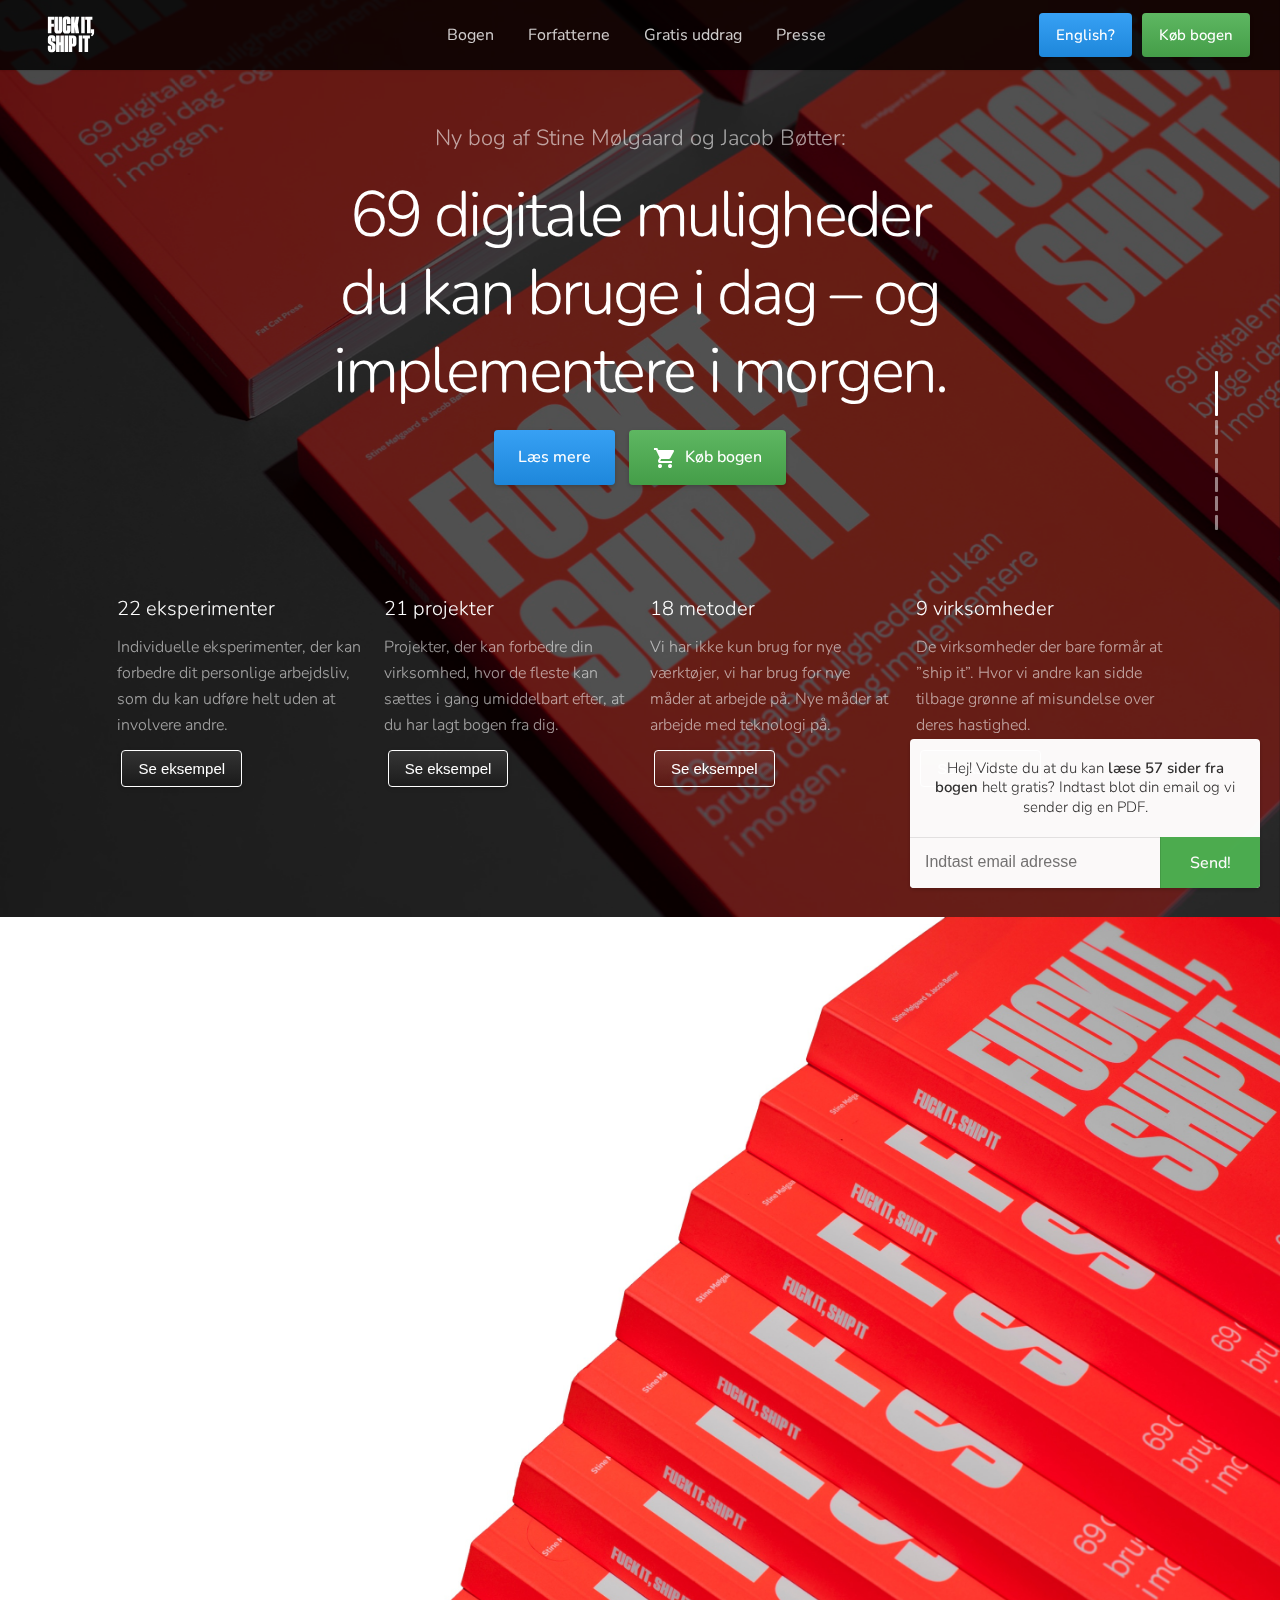
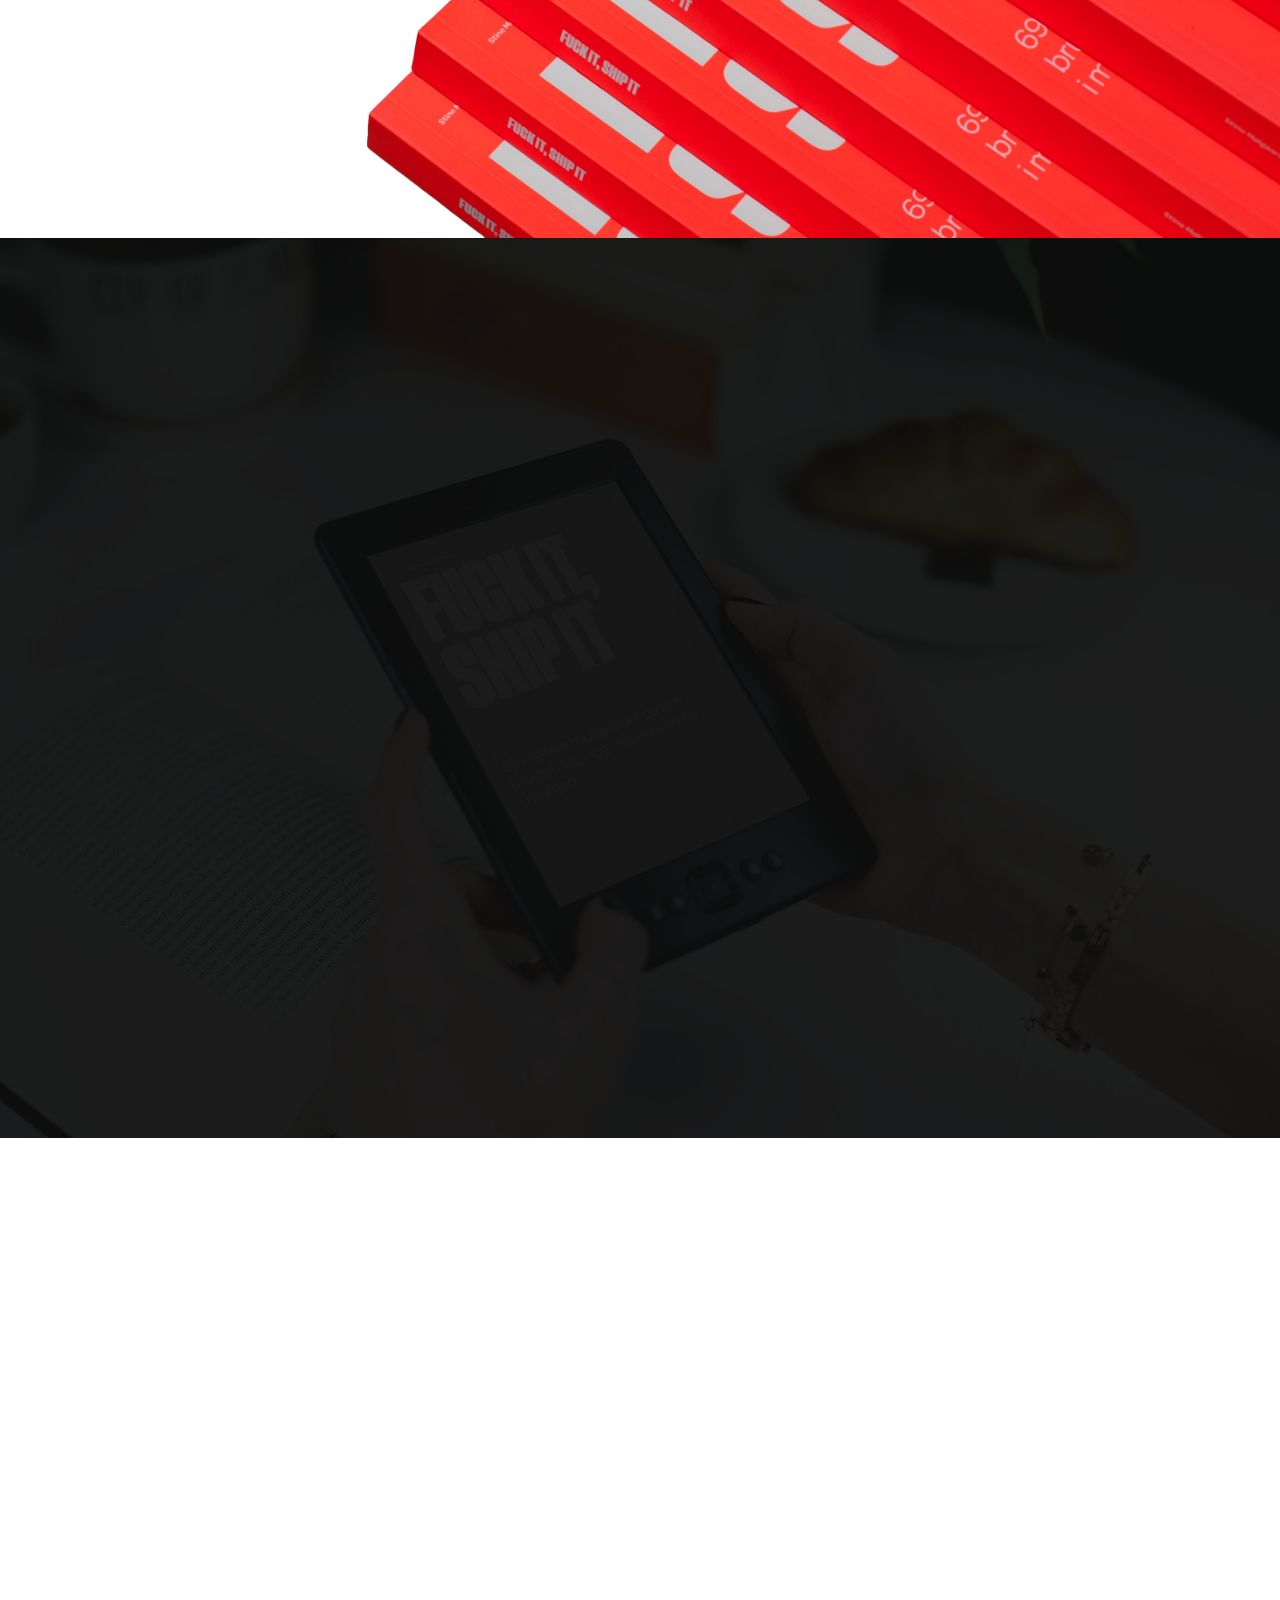
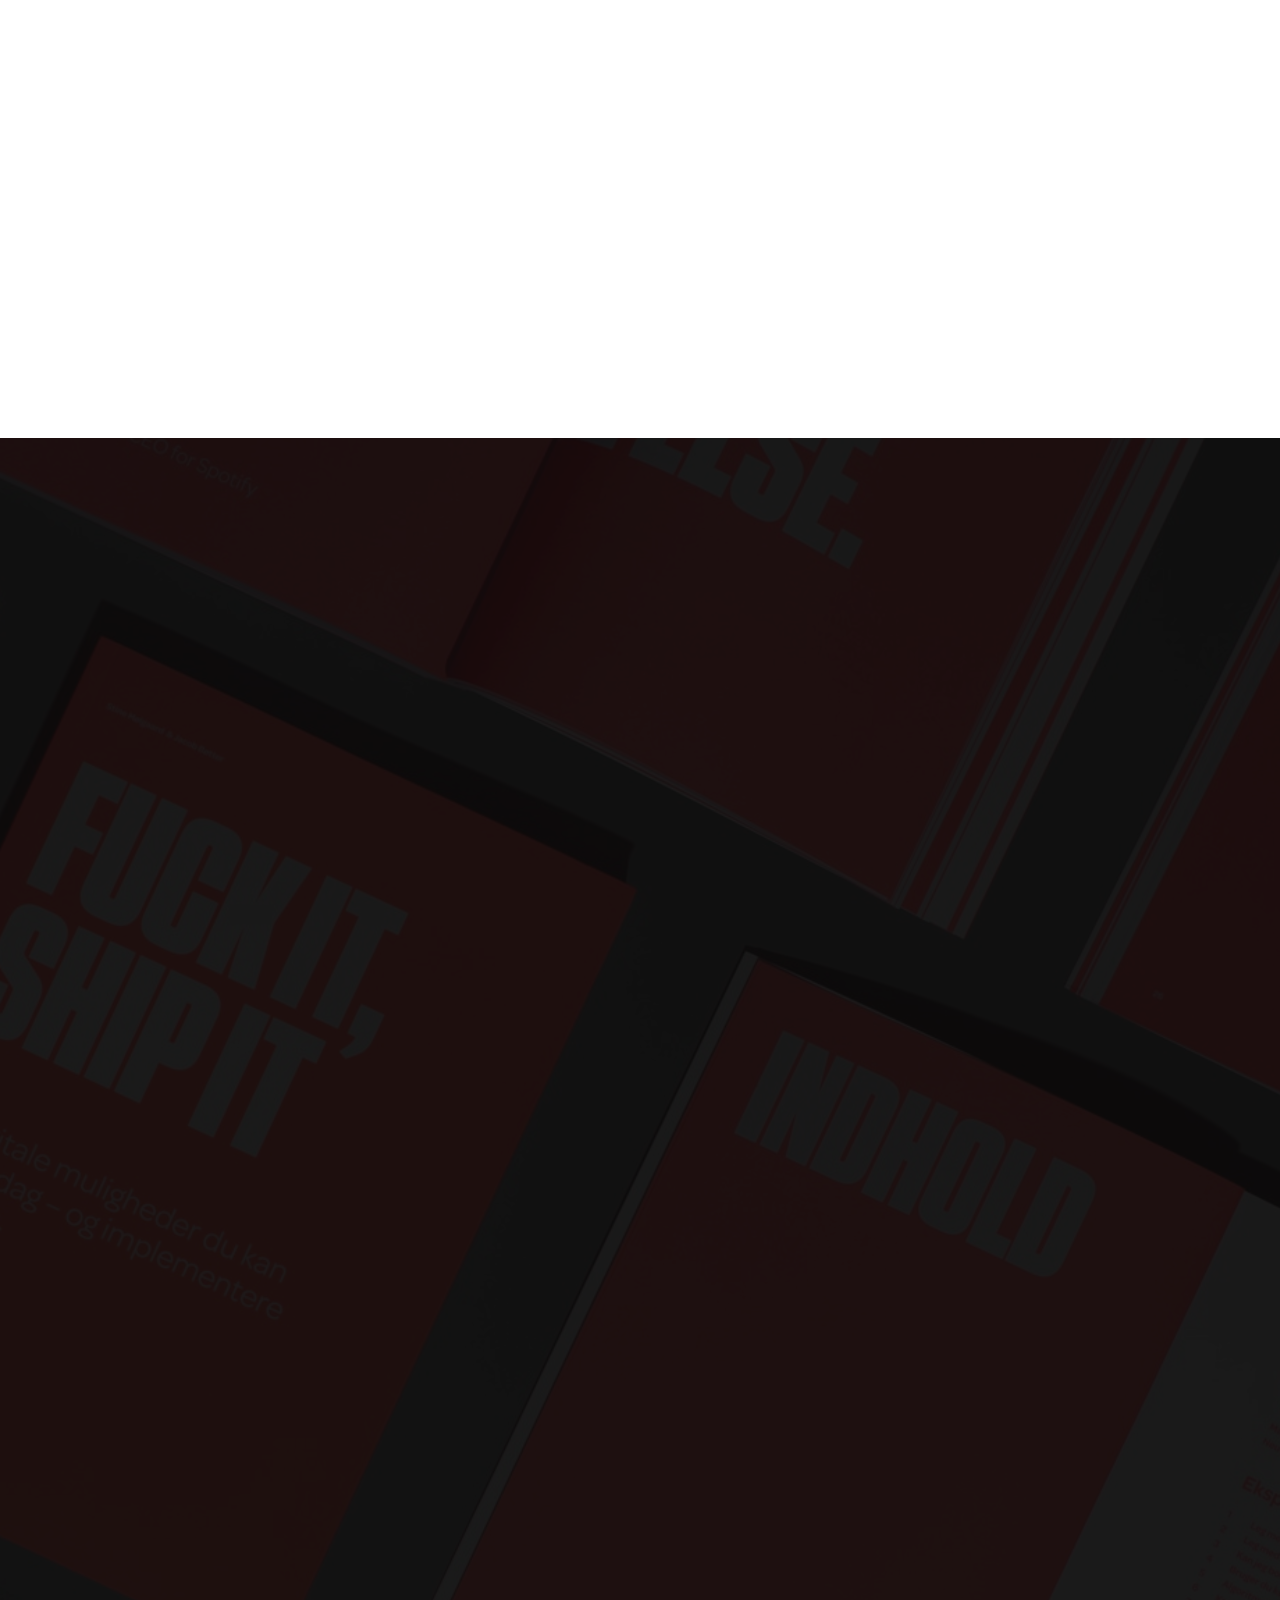
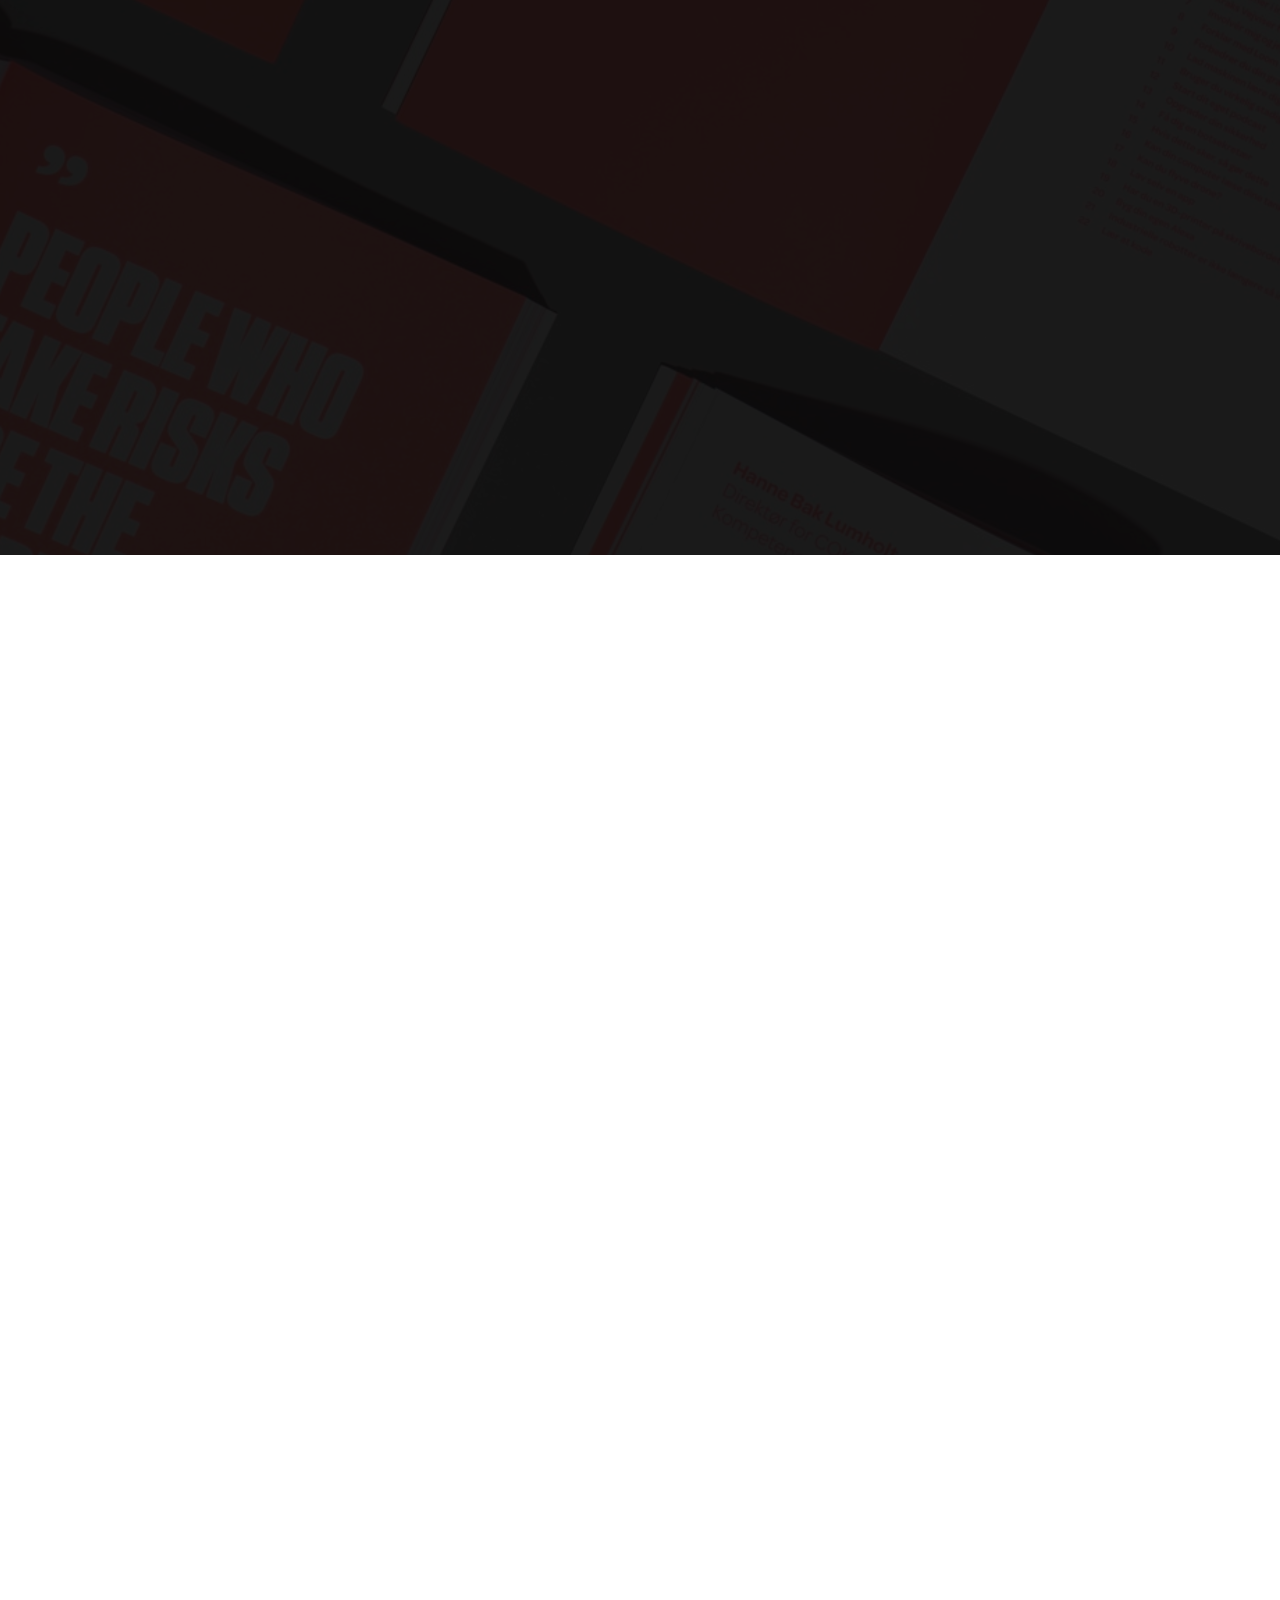
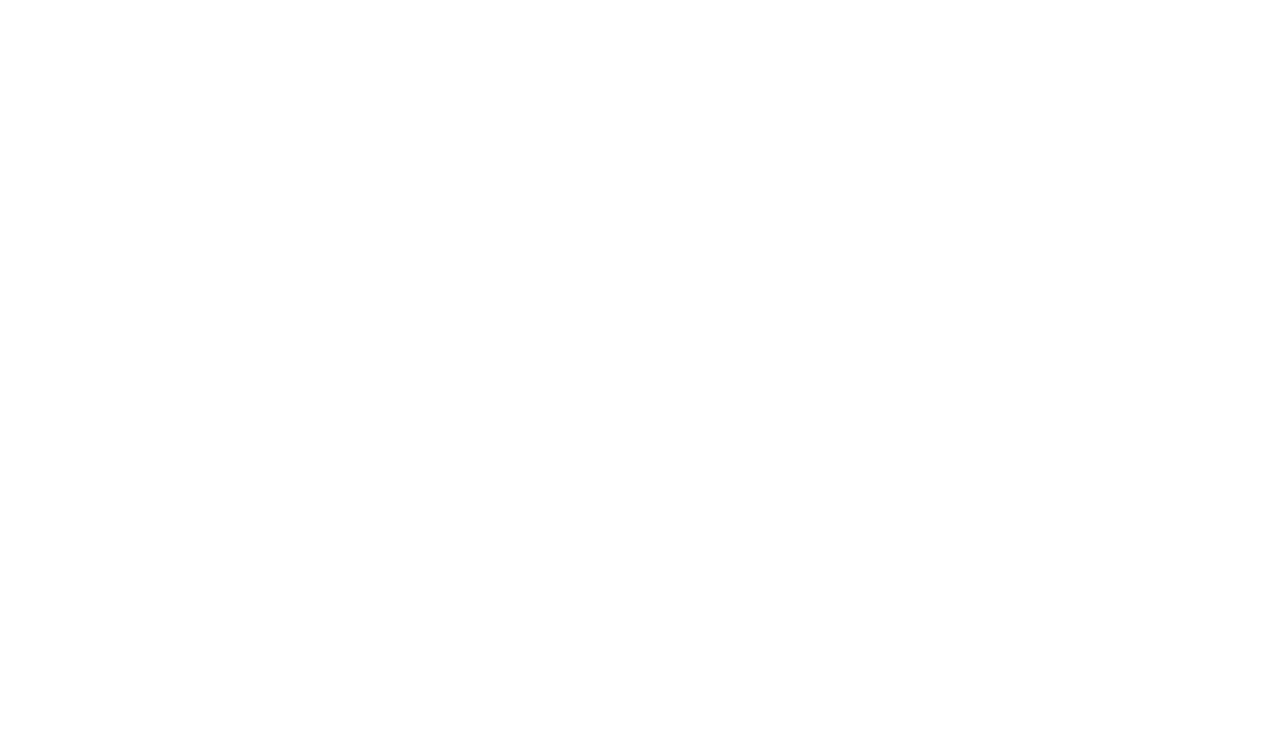
==== index.html @ d5410d02 "Update index.html" ====
<!doctype html>
<html>
<head>
  <meta charset="UTF-8">
  <meta name="viewport" content="width=device-width, height=device-height, initial-scale=1.0, viewport-fit=cover">
  <meta name="apple-mobile-web-app-capable" content="yes" />
  <title>Fuck it, ship it</title>
  <!-- Search Engine -->
  <meta name="description" content="Ny bog fra Stine Mølgaard og Jacob Bøtter: 69 digitale muligheder du kan bruge i dag – og implementere i morgen.">
  <meta name="image" content="https://fuckitshipit.dk/assets/img/temp-site-img.jpg">
  <!-- Schema.org for Google -->
  <meta itemprop="name" content="Fuck it, ship it">
  <meta itemprop="description" content="Ny bog fra Stine Mølgaard og Jacob Bøtter: 69 digitale muligheder du kan bruge i dag – og implementere i morgen.">
  <meta itemprop="image" content="https://fuckitshipit.dk/assets/img/temp-site-img.jpg">
  <!-- Twitter -->
  <meta name="twitter:card" content="summary">
  <meta name="twitter:title" content="Fuck it, ship it">
  <meta name="twitter:description" content="Ny bog fra Stine Mølgaard og Jacob Bøtter: 69 digitale muligheder du kan bruge i dag – og implementere i morgen.">
  <meta name="twitter:site" content="@ fuckshipbook">
  <meta name="twitter:creator" content="@boetter">
  <meta name="twitter:image:src" content="https://fuckitshipit.dk/assets/img/temp-site-img.jpg">
  <!-- Open Graph general (Facebook, Pinterest & Google+) -->
  <meta name="og:title" content="Fuck it, ship it">
  <meta name="og:description" content="Ny bog fra Stine Mølgaard og Jacob Bøtter: 69 digitale muligheder du kan bruge i dag – og implementere i morgen.">
  <meta name="og:image" content="https://fuckitshipit.dk/assets/img/background/_MG_5450.jpg">
  <meta name="og:url" content="https://fuckitshipit.dk/">
  <meta name="og:site_name" content="Fuck it, ship it">
  <meta name="og:locale" content="da_DK">
  <meta name="fb:admins" content="140379776797059">
  <meta name="og:type" content="website">
  <!-- Compressed Styles -->
  <link href="css/slides.min.css" rel="stylesheet" type="text/css">

  <!-- Custom Styles -->
  <link href="css/custom.css" rel="stylesheet" type="text/css">

</head>
<body class="slides scroll simplifiedMobile noPreload animated">
    
<!-- SVG Library -->
<svg xmlns="http://www.w3.org/2000/svg" style="display:none">
  
  <symbol id="logo" viewBox="0 50 329 229"><title>Fuck it, ship it</title><g id="fuckit_book_cover_02-copy-2" stroke="none" stroke-width="1" fill="none" fill-rule="evenodd">
        <path d="M28.82,54 L64.66,54 L64.66,71.64 L49.54,71.64 L49.54,95.3 L64.1,95.3 L64.1,112.8 L49.54,112.8 L49.54,152 L28.82,152 L28.82,54 Z M112.82,54 L112.82,134.5 C112.82,146.82 106.8,152.7 94.62,152.7 L85.38,152.7 C73.06,152.7 67.04,146.82 67.04,134.5 L67.04,54 L87.76,54 L87.76,134.08 C87.76,135.2 88.32,135.76 89.3,135.76 L90.56,135.76 C91.68,135.76 92.1,135.2 92.1,134.08 L92.1,54 L112.82,54 Z M141.38,105.94 L161.82,105.94 L161.82,134.5 C161.82,146.82 155.8,152.7 143.62,152.7 L134.38,152.7 C122.06,152.7 116.04,146.82 116.04,134.5 L116.04,71.5 C116.04,59.18 122.06,53.3 134.38,53.3 L143.62,53.3 C155.8,53.3 161.54,59.18 161.54,71.5 L161.54,97.12 L141.1,97.12 L141.1,71.92 C141.1,70.8 140.68,70.24 139.56,70.24 L138.3,70.24 C137.18,70.24 136.76,70.8 136.76,71.92 L136.76,134.08 C136.76,135.2 137.18,135.76 138.3,135.76 L139.84,135.76 C140.82,135.76 141.38,135.2 141.38,134.08 L141.38,105.94 Z M212.22,152 L190.8,152 L185.9,112.66 L185.9,152 L165.18,152 L165.18,54 L185.9,54 L185.9,94.6 L191.64,54 L212.5,54 L204.52,101.74 L212.22,152 Z M245.12,54 L245.12,152 L224.54,152 L224.54,54 L245.12,54 Z M279.28,152 L258.56,152 L258.56,71.64 L247.78,71.64 L247.78,54 L290.06,54 L290.06,71.64 L279.28,71.64 L279.28,152 Z M300.14,128.48 L300.14,146.54 C300.14,155.92 297.76,159.98 292.16,165.3 L287.96,169.36 L281.52,166.42 L283.34,163.62 C286.98,157.88 287.82,155.36 287.96,152 L281.38,152 L281.38,128.48 L300.14,128.48 Z" id="FUCK-IT,-" fill="#FFFFFF"></path>
        <path d="M66.06,210.06 C71.8,213.7 73.62,218.46 73.62,225.46 L73.62,244.5 C73.62,256.82 67.74,262.7 55.42,262.7 L46.88,262.7 C34.7,262.7 28.68,256.82 28.68,244.5 L28.68,224.48 L48.7,224.48 L48.7,244.5 C48.7,245.62 49.26,246.04 50.38,246.04 L51.64,246.04 C52.76,246.04 53.32,245.62 53.32,244.5 L53.32,227.42 C53.32,225.88 52.76,225.18 51.5,224.34 L36.24,214.68 C30.36,211.04 28.68,206.42 28.68,199.28 L28.68,181.5 C28.68,169.18 34.7,163.3 46.88,163.3 L55.14,163.3 C67.46,163.3 73.48,169.18 73.48,181.5 L73.48,200.12 L53.32,200.12 L53.32,181.5 C53.32,180.38 52.9,179.96 51.78,179.96 L50.52,179.96 C49.54,179.96 48.98,180.38 48.98,181.5 L48.98,197.32 C48.98,198.72 49.54,199.56 50.66,200.26 L66.06,210.06 Z M97.56,203.62 L102.18,203.62 L102.18,164 L122.76,164 L122.76,262 L102.18,262 L102.18,221.12 L97.56,221.12 L97.56,262 L76.84,262 L76.84,164 L97.56,164 L97.56,203.62 Z M147.12,164 L147.12,262 L126.54,262 L126.54,164 L147.12,164 Z M171.62,229.38 L171.62,262 L150.9,262 L150.9,164 L178.06,164 C190.24,164 196.26,169.88 196.26,182.2 L196.26,211.18 C196.26,223.5 190.24,229.38 178.06,229.38 L171.62,229.38 Z M175.82,182.62 C175.82,181.5 175.4,181.08 174.28,181.08 L171.62,181.08 L171.62,212.3 L174.28,212.3 C175.4,212.3 175.82,211.88 175.82,210.76 L175.82,182.62 Z M230.7,164 L230.7,262 L210.12,262 L210.12,164 L230.7,164 Z M264.86,262 L244.14,262 L244.14,181.64 L233.36,181.64 L233.36,164 L275.64,164 L275.64,181.64 L264.86,181.64 L264.86,262 Z" id="SHIP-IT" fill="#FFFFFF"></path></symbol>

  <symbol id="close" viewBox="0 0 30 30"><path d="M15 0c-8.3 0-15 6.7-15 15s6.7 15 15 15 15-6.7 15-15-6.7-15-15-15zm5.7 19.3c.4.4.4 1 0 1.4-.2.2-.4.3-.7.3s-.5-.1-.7-.3l-4.3-4.3-4.3 4.3c-.2.2-.4.3-.7.3s-.5-.1-.7-.3c-.4-.4-.4-1 0-1.4l4.3-4.3-4.3-4.3c-.4-.4-.4-1 0-1.4s1-.4 1.4 0l4.3 4.3 4.3-4.3c.4-.4 1-.4 1.4 0s.4 1 0 1.4l-4.3 4.3 4.3 4.3z"/></symbol>
  
  <symbol id="close-small" viewBox="0 0 11 11"><path d="M6.914 5.5l3.793-3.793c.391-.391.391-1.023 0-1.414s-1.023-.391-1.414 0l-3.793 3.793-3.793-3.793c-.391-.391-1.023-.391-1.414 0s-.391 1.023 0 1.414l3.793 3.793-3.793 3.793c-.391.391-.391 1.023 0 1.414.195.195.451.293.707.293s.512-.098.707-.293l3.793-3.793 3.793 3.793c.195.195.451.293.707.293s.512-.098.707-.293c.391-.391.391-1.023 0-1.414l-3.793-3.793z"/></symbol>

  <symbol id="arrow-left" viewBox="0 0 29 56"><path d="M28.7.3c.4.4.4 1 0 1.4l-26.3 26.3 26.3 26.3c.4.4.4 1 0 1.4-.4.4-1 .4-1.4 0l-27-27c-.4-.4-.4-1 0-1.4l27-27c.3-.3 1-.4 1.4 0z"/></symbol>
  
  <symbol id="arrow-right" viewBox="0 0 29 56"><path d="M.3 55.7c-.4-.4-.4-1 0-1.4l26.3-26.3-26.3-26.3c-.4-.4-.4-1 0-1.4.4-.4 1-.4 1.4 0l27 27c.4.4.4 1 0 1.4l-27 27c-.3.3-1 .4-1.4 0z"/></symbol>

  <symbol id="back" viewBox="0 0 20 20"><path d="M2.3 10.7l5 5c.4.4 1 .4 1.4 0s.4-1 0-1.4l-3.3-3.3h11.6c.6 0 1-.4 1-1s-.4-1-1-1h-11.6l3.3-3.3c.4-.4.4-1 0-1.4-.2-.2-.4-.3-.7-.3s-.5.1-.7.3l-5 5c-.2.2-.3.5-.3.7 0 .2.1.5.3.7z"/></symbol>
  
  <symbol id="menu" viewBox="0 0 18 18"><path d="M16 5h-14c-.6 0-1-.4-1-1 0-.5.4-1 1-1h14c.5 0 1 .4 1 1s-.4 1-1 1zm-14 5h14c.5 0 1-.4 1-1 0-.5-.4-1-1-1h-14c-.6 0-1 .4-1 1s.4 1 1 1zm14 3h-14c-.5 0-1 .4-1 1 0 .5.4 1 1 1h14c.5 0 1-.4 1-1s-.4-1-1-1z"/></symbol>
  
  <symbol id="share" viewBox="0 0 18 18"><path d="M16 8c-.6 0-1 .4-1 1v6h-12v-6c0-.6-.4-1-1-1s-1 .4-1 1v6c0 1.1.9 2 2 2h12c1.1 0 2-.9 2-2v-6c0-.6-.4-1-1-1zm-2.3-2.3c.4-.4.4-1 0-1.4l-4-4c-.4-.4-1-.4-1.4 0l-4 4c-.4.4-.4 1 0 1.4s1 .4 1.4 0l2.3-2.3v7.6c0 .6.4 1 1 1s1-.4 1-1v-7.6l2.3 2.3c.4.4 1 .4 1.4 0z"/></symbol>

  <symbol id="arrow-down" viewBox="0 0 24 24"><path d="M12 18c-.2 0-.5-.1-.7-.3l-11-10c-.4-.4-.4-1-.1-1.4.4-.4 1-.4 1.4-.1l10.4 9.4 10.3-9.4c.4-.4 1-.3 1.4.1.4.4.3 1-.1 1.4l-11 10c-.1.2-.4.3-.6.3z"/></symbol>
  
  <symbol id="arrow-up" viewBox="0 0 24 24"><path d="M11.9 5.9c.2 0 .5.1.7.3l11 10c.4.4.4 1 .1 1.4-.4.4-1 .4-1.4.1l-10.4-9.4-10.3 9.4c-.4.4-1 .3-1.4-.1-.4-.4-.3-1 .1-1.4l11-10c.1-.2.4-.3.6-.3z"/></symbol>
  
  <symbol id="arrow-top" viewBox="0 0 18 18"><path d="M15.7 7.3l-6-6c-.4-.4-1-.4-1.4 0l-6 6c-.4.4-.4 1 0 1.4.4.4 1 .4 1.4 0l4.3-4.3v11.6c0 .6.4 1 1 1s1-.4 1-1v-11.6l4.3 4.3c.2.2.4.3.7.3s.5-.1.7-.3c.4-.4.4-1 0-1.4z"/></symbol>
  
  <symbol id="play" viewBox="0 0 30 30"><path d="M7 30v-30l22 15z"/></symbol>
  
  <symbol id="chat" viewBox="0 0 18 18"><path d="M5,17c-0.2,0-0.3,0-0.4-0.1C4.2,16.7,4,16.4,4,16v-2H2c-1.1,0-2-0.9-2-2V3c0-1.1,0.9-2,2-2h14c1.1,0,2,0.9,2,2v9 c0,1.1-0.9,2-2,2H9.3l-3.7,2.8C5.4,16.9,5.2,17,5,17z M2,12h3.5C5.8,12,6,12.2,6,12.5V14l2.4-1.8C8.6,12.1,8.8,12,9,12h7V3H2V12z M13,7H5C4.4,7,4,6.6,4,6s0.4-1,1-1h8c0.6,0,1,0.4,1,1S13.6,7,13,7z M13,10H5c-0.6,0-1-0.4-1-1s0.4-1,1-1h8c0.6,0,1,0.4,1,1 S13.6,10,13,10z"/></symbol>

  <symbol id="mail" viewBox="0 0 18 18"><path d="M16 2h-14c-1.1 0-2 .9-2 2v10c0 1.1.9 2 2 2h14c1.1 0 2-.9 2-2v-10c0-1.1-.9-2-2-2zm0 2v.5l-7 4.3-7-4.4v-.4h14zm-14 10v-7.2l6.5 4c.1.1.3.2.5.2s.4-.1.5-.2l6.5-4v7.2h-14z"/></symbol>

  <symbol id="sound-on" viewBox="0 0 18 18"><path d="M8.5,0.1C8.1-0.1,7.7,0,7.4,0.2L3.7,3H2C0.9,3,0,3.9,0,5v6c0,1.1,0.9,2,2,2h1.7l3.7,2.8C7.6,15.9,7.8,16,8,16 c0.2,0,0.3,0,0.4-0.1C8.8,15.7,9,15.4,9,15V1C9,0.6,8.8,0.3,8.5,0.1z M7,13l-2.4-1.8C4.4,11.1,4.2,11,4,11l-2,0l0-6h2 c0.2,0,0.4-0.1,0.6-0.2L7,3V13z M11.7,9.9l0.7,1.9C13.9,11.2,15,9.7,15,8c0-1.7-1.1-3.2-2.7-3.8l-0.7,1.9C12.5,6.4,13,7.2,13,8C13,8.9,12.5,9.6,11.7,9.9z M12.2,1.1l-0.3,2C14.3,3.5,16,5.6,16,8s-1.8,4.5-4.2,4.9l0.3,2C15.6,14.3,18,11.4,18,8C18,4.6,15.6,1.7,12.2,1.1z"/></symbol>
  
  <symbol id="sound-off" viewBox="0 0 18 18"><path d="M15.9,8l1.8-1.8c0.4-0.4,0.4-1,0-1.4s-1-0.4-1.4,0l-1.8,1.8l-1.8-1.8c-0.4-0.4-1-0.4-1.4,0s-0.4,1,0,1.4L13.1,8l-1.8,1.8 c-0.4,0.4-0.4,1,0,1.4c0.2,0.2,0.5,0.3,0.7,0.3s0.5-0.1,0.7-0.3l1.8-1.8l1.8,1.8c0.2,0.2,0.5,0.3,0.7,0.3s0.5-0.1,0.7-0.3 c0.4-0.4,0.4-1,0-1.4L15.9,8z M8.5,0.1C8.1-0.1,7.7,0,7.4,0.2L3.7,3H2C0.9,3,0,3.9,0,5v6c0,1.1,0.9,2,2,2h1.7l3.7,2.8C7.6,15.9,7.8,16,8,16 c0.2,0,0.3,0,0.4-0.1C8.8,15.7,9,15.4,9,15V1C9,0.6,8.8,0.3,8.5,0.1z M7,13l-2.4-1.8C4.4,11.1,4.2,11,4,11l-2,0l0-6h2 c0.2,0,0.4-0.1,0.6-0.2L7,3V13z"/></symbol>
  
  <!-- social -->
  <symbol id="apple" viewBox="-1 1 24 24"><path d="M17.6 13.8c0-3 2.5-4.5 2.6-4.6-1.4-2.1-3.6-2.3-4.4-2.4-1.9-.2-3.6 1.1-4.6 1.1-.9 0-2.4-1.1-4-1-2 0-3.9 1.2-5 3-2.1 3.7-.5 9.1 1.5 12.1 1 1.5 2.2 3.1 3.8 3 1.5-.1 2.1-1 3.9-1s2.4 1 4 1 2.7-1.5 3.7-2.9c1.2-1.7 1.6-3.3 1.7-3.4-.1-.1-3.2-1.3-3.2-4.9zm-3.1-9c.8-1 1.4-2.4 1.2-3.8-1.2 0-2.7.8-3.5 1.8-.8.9-1.5 2.3-1.3 3.7 1.4.1 2.8-.7 3.6-1.7z"/></symbol>

  <symbol id="dribbble" viewBox="0 0 24 24"><path d="M12 0c-6.7 0-12 5.3-12 12s5.3 12 12 12 12-5.3 12-12-5.3-12-12-12zm7.9 5.7c1.3 1.7 2.1 3.9 2.3 6.1-.4-.1-2.4-.4-4.7-.4-.8 0-1.5 0-2.3.1 0-.1-.1-.3-.3-.5l-.7-1.5c3.7-1.4 5.3-3.4 5.7-3.8zm-7.9-3.8c2.5 0 4.9.9 6.7 2.5-.3.4-1.9 2.3-5.2 3.6-1.6-2.9-3.3-5.3-3.7-5.9.6-.1 1.4-.2 2.2-.2zm-4.4 1c.4.6 2.1 3 3.7 5.8-4.4 1.2-8.2 1.2-9.2 1.2h-.1c.8-3.1 2.9-5.6 5.6-7zm-5.7 9.1v-.3h.3c1.2 0 5.6-.1 10.1-1.5l.8 1.6c-.1 0-.3 0-.4.1-5.1 1.6-7.9 6-8.3 6.7-1.6-1.7-2.5-4.1-2.5-6.6zm10.1 10.1c-2.3 0-4.4-.8-6.1-2.1.3-.5 2.4-4.4 7.9-6.3 1.3 3.6 2 6.7 2.1 7.6-1.2.6-2.6.8-3.9.8zm5.7-1.8c-.1-.8-.7-3.6-2-7.1.7-.1 1.3-.1 2-.1 2.1 0 3.7.4 4.1.5-.3 2.8-1.8 5.2-4.1 6.7z"/></symbol>

  <symbol id="facebook" viewBox="0 0 24 24"><path d="M24 1.3v21.3c0 .7-.6 1.3-1.3 1.3h-6.1v-9.3h3.1l.5-3.6h-3.6v-2.2c0-1.1.3-1.8 1.8-1.8h1.9v-3.2c-.3 0-1.5-.1-2.8-.1-2.8 0-4.7 1.7-4.7 4.8v2.7h-3.1v3.6h3.1v9.2h-11.5c-.7 0-1.3-.6-1.3-1.3v-21.4c0-.7.6-1.3 1.3-1.3h21.3c.8 0 1.4.6 1.4 1.3z"/></symbol>

  <symbol id="facebook2" viewBox="0 0 512 512"><path d="M288 176v-64c0-17.664 14.336-32 32-32h32v-80h-64c-53.024 0-96 42.976-96 96v80h-64v80h64v256h96v-256h64l32-80h-96z"/></symbol>
   
  <symbol id="fb-like" viewBox="0 0 20 20"><path d="M0 8v12h5v-12h-5zm2.5 10.8c-.4 0-.8-.3-.8-.8 0-.4.3-.8.8-.8s.8.3.8.8c0 .4-.4.8-.8.8zm3.5-.8h9.5c1.1 0 1.7-1 1.7-1.7 0-.3-.4-1-.4-1 1.4-.3 1.7-1.2 1.7-1.7-.1-.5-.3-.9-.5-1 1-.4 1.5-1.1 1.4-1.9-.1-.8-1-1.5-1-1.5 1-.6.9-1.5.9-1.5-.3-1.3-1.5-1.7-1.7-1.7h-5.6s.3-.5.3-2.4-1.3-3.6-2.6-3.6c0 0-.7.1-1 .3v3.5l-2.7 4.4v9.8z"/></symbol>
  
  <symbol id="googlePlus" viewBox="0 1 24 24"><path d="M7.8 13.5h4.6c-.6 2-2.5 3.4-4.6 3.4-2.7 0-4.9-2.2-4.9-4.9s2.2-4.9 4.9-4.9c1.1 0 2.1.3 3 1l1.8-2.4c-1.4-1.1-3-1.6-4.8-1.6-4.3 0-7.9 3.5-7.9 7.9s3.5 7.9 7.9 7.9 7.9-3.5 7.9-7.9v-1.5h-7.9v3zM21.7 11v-2.2h-2v2.2h-2.2v2h2.2v2.2h2v-2.2h2.2v-2z"/></symbol>
  
  <symbol id="instagram" viewBox="0 0 20 20"><circle cx="10" cy="10" r="3.3"/><path d="M13,0H7C2.2,0,0,2.2,0,7v6c0,4.8,2.1,7,7,7h6c4.8,0,7-2.2,7-7V7C20,2.2,17.9,0,13,0z M10,15.1c-2.8,0-5.1-2.3-5.1-5.1 S7.2,4.9,10,4.9s5.1,2.3,5.1,5.1S12.8,15.1,10,15.1z M15.3,5.9c-0.7,0-1.2-0.5-1.2-1.2c0-0.7,0.5-1.2,1.2-1.2s1.2,0.5,1.2,1.2 C16.5,5.3,16,5.9,15.3,5.9z"/></symbol>

  <symbol id="behance" viewBox="0 0 511.958 511.958"><path d="M210.624 240.619c10.624-5.344 18.656-11.296 24.16-17.728 9.792-11.584 14.624-26.944 14.624-45.984 0-18.528-4.832-34.368-14.496-47.648-16.128-21.632-43.424-32.704-82.016-33.28h-152.896v312.096h142.56c16.064 0 30.944-1.376 44.704-4.192 13.76-2.848 25.664-8.064 35.744-15.68 8.96-6.624 16.448-14.848 22.4-24.544 9.408-14.656 14.112-31.264 14.112-49.76 0-17.92-4.128-33.184-12.32-45.728-8.288-12.544-20.448-21.728-36.576-27.552zm-147.552-90.432h68.864c15.136 0 27.616 1.632 37.408 4.864 11.328 4.704 16.992 14.272 16.992 28.864 0 13.088-4.32 22.24-12.864 27.392-8.608 5.152-19.776 7.744-33.472 7.744h-76.928v-68.864zm108.896 198.24c-7.616 3.68-18.336 5.504-32.064 5.504h-76.832v-83.232h77.888c13.568.096 24.128 1.888 31.68 5.248 13.44 6.08 20.128 17.216 20.128 33.504 0 19.2-6.912 32.128-20.8 38.976zM327.168 110.539h135.584v38.848h-135.584zM509.856 263.851c-2.816-18.08-9.024-33.984-18.688-47.712-10.592-15.552-24.032-26.944-40.384-34.144-16.288-7.232-34.624-10.848-55.04-10.816-34.272 0-62.112 10.72-83.648 32-21.472 21.344-32.224 52.032-32.224 92.032 0 42.656 11.872 73.472 35.744 92.384 23.776 18.944 51.232 28.384 82.4 28.384 37.728 0 67.072-11.232 88.032-33.632 13.408-14.144 20.992-28.064 22.656-41.728h-62.464c-3.616 6.752-7.808 12.032-12.608 15.872-8.704 7.04-20.032 10.56-33.92 10.56-13.216 0-24.416-2.912-33.76-8.704-15.424-9.28-23.488-25.536-24.512-48.672h170.464c.256-19.936-.384-35.264-2.048-45.824zm-166.88 5.984c2.24-15.008 7.68-26.912 16.32-35.712 8.64-8.768 20.864-13.184 36.512-13.216 14.432 0 26.496 4.128 36.32 12.416 9.696 8.352 15.168 20.48 16.288 36.512h-105.44z"/></symbol>
  
  <symbol id="linkedin" viewBox="0 0 24 24"><path d="M5.9 21.9h-4.7v-14.2h4.7v14.2zm-2.3-16.1c-1.6 0-2.6-1.1-2.6-2.5s1-2.5 2.7-2.5c1.6 0 2.6 1 2.6 2.5-.1 1.4-1.2 2.5-2.7 2.5zm19.2 16.1h-4.7v-7.6c0-2-.7-3.3-2.3-3.3-1.3 0-2.1.9-2.5 1.7-.1.3-.1.8-.1 1.2v7.9h-4.7v-14.1h4.7v2c.7-.9 1.7-2.3 4.3-2.3 3.1 0 5.5 2.1 5.5 6.4v8.2h-.2z"/></symbol>

  <symbol id="medium" viewBox="0 0 130.8 104"><path d="M15.5 21.2c.2-1.6-.5-3.2-1.7-4.3l-12.1-14.7v-2.2h38l29.3 64.4 25.8-64.4h36.2v2.2l-10.5 10c-.9.7-1.3 1.8-1.2 2.9v73.7c0 1.1.3 2.2 1.2 2.9l10.2 10v2.2h-51.3v-2.2l10.6-10.2c1-1 1-1.3 1-2.9v-59.6l-29.4 74.7h-4l-34.2-74.7v50.3c0 2.2.4 4.2 1.9 5.7l13.7 16.8v2.2h-39v-2.2l13.8-16.7c1.5-1.5 1.8-3.3 1.8-5.7l-.1-58.2z"/></symbol>
  
  <symbol id="pinterest" viewBox="0 0 24 24"><path d="M5.9 13.9c1.2-2-.4-2.5-.6-4-1-6.1 7.1-10.2 11.4-6 2.9 2.9 1 12-3.7 11-4.6-.9 2.2-8.1-1.4-9.5-3-1.1-4.6 3.6-3.2 5.9-.8 4-2.5 7.7-1.8 12.7 2.3-1.7 3.1-4.8 3.7-8.1 1.2.7 1.8 1.4 3.3 1.5 5.5.4 8.6-5.4 7.8-10.7-.7-4.7-5.5-7.1-10.6-6.6-4.1.4-8.1 3.7-8.3 8.3-.1 2.8.7 4.9 3.4 5.5z"/></symbol>
  
  <symbol id="stumbleupon" viewBox="0 0 24 24"><path d="M13.3 9.6l1.6.8 2.5-.8v-1.4c0-3-2.4-5.4-5.4-5.4s-5.4 2.4-5.4 5.4v7.5c0 .7-.6 1.3-1.3 1.3s-1.3-.6-1.3-1.3v-3.2h-4v3.2c0 3 2.4 5.4 5.4 5.4s5.4-2.4 5.4-5.4v-7.5c0-.7.6-1.3 1.3-1.3s1.3.6 1.3 1.3l-.1 1.4zm6.6 2.9v3.2c0 .7-.6 1.3-1.3 1.3s-1.3-.6-1.3-1.3v-3.2l-2.5.8-1.6-.8v3.2c0 3 2.4 5.4 5.4 5.4s5.4-2.4 5.4-5.4v-3.2h-4.1z"/></symbol>
  
  <symbol id="twitter" viewBox="0 1 24 23"><path d="M21.5 7.6v.6c0 6.6-5 14.1-14 14.1-2.8 0-5.4-.8-7.6-2.2l1.2.1c2.3 0 4.4-.8 6.1-2.1-2.2 0-4-1.5-4.6-3.4.3.1.6.1.9.1.5 0 .9-.1 1.3-.2-2.1-.6-3.8-2.6-3.8-5 .7.4 1.4.6 2.2.6-1.3-.9-2.2-2.4-2.2-4.1 0-.9.2-1.8.7-2.5 2.4 3 6.1 5 10.2 5.2-.1-.4-.1-.7-.1-1.1 0-2.7 2.2-5 4.9-5 1.4 0 2.7.6 3.6 1.6 1-.3 2.1-.7 3-1.3-.4 1.2-1.1 2.1-2.2 2.7 1-.1 1.9-.4 2.8-.8-.6 1.1-1.4 2-2.4 2.7z"/></symbol>
  
  <symbol id="tumblr" viewBox="0 0 23 23"><path d="M12.573 4.94v-4.94h-3.188c-.072.183-.11.4-.11.622-.034.107-.072.184-.072.293-.328 1.829-1.28 3.11-2.892 3.807-.476.218-.914.253-1.39.218v3.987h2.342c.039 5.603.039 8.493.039 8.64v.332c.294 2.449 1.573 3.914 3.843 4.463.914.257 1.901.366 2.892.366 1.279-.036 2.525-.256 3.771-.659v-4.685c-.731.22-1.395.402-1.977.583-1.135.333-2.087.113-2.857-.619-.073-.11-.183-.257-.221-.403-.106-.586-.178-1.206-.178-1.795v-6.222h5.083v-3.988h-5.085z"/></symbol>

  <symbol id="xing" viewBox="0 0 24 24"><path d="M3.647 4.74c-.208 0-.384.073-.472.216-.091.148-.077.338.02.531l2.34 4.051v.02l-3.678 6.49c-.096.191-.091.383 0 .531.088.142.244.236.452.236h3.461c.518 0 .767-.349.944-.669l3.737-6.608-2.38-4.15c-.172-.307-.433-.649-.964-.649h-3.46zm14.542-4.74c-.517 0-.741.326-.927.659l-7.702 13.658 4.918 9.023c.172.307.437.659.967.659h3.457c.208 0 .371-.079.459-.221.092-.148.09-.343-.007-.535l-4.88-8.915v-.023l7.664-13.551c.096-.191.098-.386.007-.534-.088-.142-.252-.221-.46-.221h-3.496z"/></symbol>

  <symbol id="whatsapp" viewBox="0 0 512 512"><path d="M256.064 0h-.128c-141.152 0-255.936 114.816-255.936 256 0 56 18.048 107.904 48.736 150.048l-31.904 95.104 98.4-31.456c40.48 26.816 88.768 42.304 140.832 42.304 141.152 0 255.936-114.848 255.936-256s-114.784-256-255.936-256zm148.96 361.504c-6.176 17.44-30.688 31.904-50.24 36.128-13.376 2.848-30.848 5.12-89.664-19.264-75.232-31.168-123.68-107.616-127.456-112.576-3.616-4.96-30.4-40.48-30.4-77.216s18.656-54.624 26.176-62.304c6.176-6.304 16.384-9.184 26.176-9.184 3.168 0 6.016.16 8.576.288 7.52.32 11.296.768 16.256 12.64 6.176 14.88 21.216 51.616 23.008 55.392 1.824 3.776 3.648 8.896 1.088 13.856-2.4 5.12-4.512 7.392-8.288 11.744-3.776 4.352-7.36 7.68-11.136 12.352-3.456 4.064-7.36 8.416-3.008 15.936 4.352 7.36 19.392 31.904 41.536 51.616 28.576 25.44 51.744 33.568 60.032 37.024 6.176 2.56 13.536 1.952 18.048-2.848 5.728-6.176 12.8-16.416 20-26.496 5.12-7.232 11.584-8.128 18.368-5.568 6.912 2.4 43.488 20.48 51.008 24.224 7.52 3.776 12.48 5.568 14.304 8.736 1.792 3.168 1.792 18.048-4.384 35.52z"/></symbol>
  
  <symbol id="youtube" viewBox="0 0 24 24"><path d="M23.6 6.3c-.3-1.2-1.4-2.2-2.6-2.3-3-.3-6-.3-9-.3s-6 0-9 .3c-1.2.1-2.3 1.1-2.6 2.3-.4 1.8-.4 3.8-.4 5.7 0 1.9 0 3.9.4 5.7.3 1.2 1.4 2.2 2.6 2.3 3 .3 6 .3 9 .3s6 0 9-.3c1.3-.1 2.3-1.1 2.6-2.4.4-1.7.4-3.7.4-5.6 0-1.9 0-3.9-.4-5.7zm-14.1 9v-6.6l6.5 3.3-6.5 3.3z"/></symbol>

</svg>

<!-- Navigation -->
<nav class="side pole medium">
  <div class="navigation">
    <ul></ul>
  </div>
</nav>

<!-- Panel Top #05 -->
<nav class="panel top black">
  <div class="sections desktop">
    <div class="left"><a href="#" title="Slides Framework"><svg style="width:82px;height:39px"><use xmlns:xlink="http://www.w3.org/1999/xlink" xlink:href="#logo"></use></svg></a></div>
    <div class="center">
      <ul class="menu">
        <li><a href="#slide-2">Bogen</a></li>
        <li><a href="#slide-4">Forfatterne</a></li>
        <li><a href="#slide-8">Gratis uddrag</a></li>
        <li><a href="/presse/">Presse</a></li>  
      </ul>
    </div>
    <div class="right"><a class="button blue gradient" href="https://fckitshipit.com">English?</a><a class="button green gradient" href="#slide-6">Køb bogen</a></div>
  </div>
  <div class="sections compact hidden">
    <div class="left"><a href="#" title="Slides Framework"><svg style="width:82px;height:24px"><use xmlns:xlink="http://www.w3.org/1999/xlink" xlink:href="#logo"></use></svg></a></div>
    <div class="right"><span class="button actionButton sidebarTrigger" data-sidebar-id="1"><svg><use xmlns:xlink="http://www.w3.org/1999/xlink" xlink:href="#menu"></use></svg></span</div>
  </div>
</nav>

<!-- Sidebar -->
<nav class="sidebar" data-sidebar-id="1">
  <div class="close"><svg><use xmlns:xlink="http://www.w3.org/1999/xlink" xlink:href="#close"></use></svg></div>
  <div class="content">
    <a href="#" class="logo"><svg width="37" height="30"><use xmlns:xlink="http://www.w3.org/1999/xlink" xlink:href="#logo"></use></svg></a>
    <ul class="mainMenu margin-top-3">
        <li><a href="#slide-2">Bogen</a></li>
        <li><a href="#slide-4">Forfatterne</a></li>
        <li><a href="#slide-6">Køb bogen</a></li>
        <li><a href="#slide-7">Anmeld bogen</a></li>
        <li><a href="#slide-8">Gratis uddrag</a></li>
    </ul>
    <ul class="social opacity-8">
      <li><a href="https://facebook.com/fckitshipit"><svg><use xmlns:xlink="http://www.w3.org/1999/xlink" xlink:href="#facebook"></use></svg></a></li>
      <li><a href="https://twitter.com/fuckshipbook"><svg><use xmlns:xlink="http://www.w3.org/1999/xlink" xlink:href="#twitter"></use></svg></a></li>
    </ul>
  </div>
</nav>



<!-- Slide 1 (#91) -->
<section data-name="slide-1" data-title="Overblik" class="slide fade-6 kenBurns">
  <div class="content">
    <div class="container">
      <div class="wrap">
      
        <div class="fix-12-12 toCenter">
          <div class="fix-7-12">
            <p class="margin-bottom-2 ae-1"><span class="opacity-6">Ny bog af Stine Mølgaard og Jacob Bøtter:</p>
            <h1 class="ae-2 huge fromAbove margin-bottom-2">69 digitale muligheder du kan bruge i dag – og implementere i morgen.</h1>
            <a href="#slide-2" class="button blue gradient ae-3">Læs mere</a> <a href="#slide-6" class="button green gradient ae-3"><i class="material-icons">shopping_cart</i>Køb bogen</a>
          </div>
          <ul class="grid fixedSpaces left margin-top-10">
            <li class="col-3-12 col-tablet-1-2 col-phablet-1-1 ae-4 fromLeft">
             <h3>22 eksperimenter</h3>
             <p class="tiny opacity-6">Individuelle eksperimenter, der kan forbedre dit personlige arbejdsliv, som du kan udføre helt uden at involvere andre.</p>
             <button class="popupTrigger button stroke small white gradient ae-6" data-popup-id="eksperiment-eksempel">Se eksempel</button>
            </li>
            <li class="col-3-12 col-tablet-1-2 col-phablet-1-1 ae-5 fromLeft">
             <h3>21 projekter</h3>
             <p class="tiny opacity-6">Projekter, der kan forbedre din virksomhed, hvor de fleste kan sættes i gang umiddelbart efter, at du har lagt bogen fra dig.</p>
             <button class="popupTrigger button stroke small white gradient ae-6" data-popup-id="projekt-eksempel">Se eksempel</button>
            </li>
            <li class="col-3-12 col-tablet-1-2 col-phablet-1-1 ae-6 fromLeft">
             <h3>18 metoder</h3>
             <p class="tiny opacity-6">Vi har ikke kun brug for nye værktøjer, vi har brug for nye måder at arbejde på. Nye måder at arbejde med teknologi på.</p>
             <button class="popupTrigger button stroke small white gradient ae-6" data-popup-id="metode-eksempel">Se eksempel</button>
            </li>
            <li class="col-3-12 col-tablet-1-2 col-phablet-1-1 ae-7 fromLeft">
             <h3>9 virksomheder</h3>
             <p class="tiny opacity-6">De virksomheder der bare formår at ”ship it”. Hvor vi andre kan sidde tilbage grønne af misundelse over deres hastighed.</p>
             <button class="popupTrigger button stroke small white gradient ae-6" data-popup-id="virksomhed-eksempel">Se eksempel</button>
            </li>
          </ul>
        </div>
                
      </div>
    </div>
  </div>
  <div class="background" style="background-image:url(assets/img/background/_MG_5450.jpg)"></div>
</section>

<div class="popup" data-popup-id="eksperiment-eksempel">
  <div class="close"><svg><use xmlns:xlink="http://www.w3.org/1999/xlink" xlink:href="#close"></use></svg></div>
  <div class="content center padding-top-5">
    <img src="assets/img/kapitel-18.png" width="1044" alt="Kapitel 18"/>
  </div>
</div>

<div class="popup" data-popup-id="projekt-eksempel">
  <div class="close"><svg><use xmlns:xlink="http://www.w3.org/1999/xlink" xlink:href="#close"></use></svg></div>
  <div class="content center padding-top-5">
    <img src="assets/img/kapitel-34.png" width="1044" alt="Kapitel 34"/>
  </div>
</div>

<div class="popup" data-popup-id="metode-eksempel">
  <div class="close"><svg><use xmlns:xlink="http://www.w3.org/1999/xlink" xlink:href="#close"></use></svg></div>
  <div class="content center padding-top-5">
    <img src="assets/img/kapitel-47.png" width="1044" alt="Kapitel 47"/>
  </div>
</div>

<div class="popup" data-popup-id="virksomhed-eksempel">
  <div class="close"><svg><use xmlns:xlink="http://www.w3.org/1999/xlink" xlink:href="#close"></use></svg></div>
  <div class="content center padding-top-5">
    <img src="assets/img/kapitel-66.png" width="1044" alt="Kapitel 66"/>
  </div>
</div>

<!-- Slide 2 (#62) -->
<section data-name="slide-2" data-title="Bogen" class="slide whiteSlide">
  <div class="content">
    <div class="container">
      <div class="wrap">
          
        <div class="fix-12-12">
          <ul class="flex reverse noSpaces verticalCenter">
            <li class="col-6-12 left">
              <h1 class="ae-2">Alle bør eksperimentere med nye digitale muligheder</h1>
              <p class="ae-3"><span class="opacity-8">Virksomheder og organisationer misser de fleste digitale muligheder, som er lige foran dem, fordi de er fortabt i fremtiden og glemmer nutiden. De taler om kunstig intelligens og bitcoins, men overser de helt oplagte muligheder, der kan gøre gavn for dem i dag.</span></p>
              <ul class="flex grid-62 later">
                <li class="col-6-12 ae-4">
                  <i class="material-icons">format_list_numbered</i>
                  <h3>Eksperimenter og projekter</h3>
                  <p class="tiny opacity-6">Bogen indeholder 43 idéer til eksperimenter du selv kan udføre samt projekter din arbejdsplads kunne få gavn af. Tilgangen er "læs og eksperimentér", hvor alt kan sættes i brug umiddelbart efter, at du har lagt bogen fra dig.</p>
                </li>
                <li class="col-6-12 ae-5">
                  <i class="material-icons">flash_on</i>
                  <h3>Inspiration til at komme videre</h3>
                  <p class="tiny opacity-6">Bliv inspireret af bogens 6 forord, 17 beskrevne metoder og 9 historier fra virksomheder vi beundrer. De kan forhåbentlig give dig et kærligt skub til at komme videre og øge ambitionerne.</p>
                </li>
              </ul>
            </li>
          </ul>
        </div>
        
      </div>
    </div>
  </div>
  <div class="background stabelbg"></div>
</section>

<!-- Slide 3 (#68) -->
<section data-name="slide-3" data-title="Kickstarter" class="slide fade-6 kenBurns">
  <div class="content">
    <div class="container">
      <div class="wrap">
          
        <div class="fix-12-12">
          <ul class="flex noSpaces verticalCenter">
            <li class="col-6-12 left ae-1">
              <img class="macbook-61 margin-bottom-3" src="assets/img/kick-mac.png" data-action="zoom" width="1044" alt="Macbook Image"/>
            </li>
            <li class="col-6-12 left">
              <h1 class="ae-2">Bogen tager sin egen medicin</h1>
              <p class="ae-3"><span class="opacity-8">Det ville være paradoksalt at skrive en bog om nye digitale muligheder – uden selv at bruge dem.</span></p>
              <ul class="flex grid-61 later">
                <li class="col-6-12 ae-4">
                  <i class="material-icons">attach_money</i>
                  <h3>Finansieret på Kickstarter</h3>
                  <p class="tiny opacity-6">Mere end 300 mennesker samlede 65.000 kr. sammen for at finansiere bogen ved hjælp af <a href="https://www.kickstarter.com/projects/boetter/fuck-it-ship-it-upcoming-book">crowdfunding-platformen Kickstarter</a>.</p>
                </li>
                <li class="col-6-12 ae-5">
                  <i class="material-icons">extension</i>
                  <h3>Samskabt af crowdfundere</h3>
                  <p class="tiny opacity-6">Efter crowdfunding-kampagnen blev de 300 mennesker inviteret til at være med til at skabe bogen på platformen <a href="https://fuckit.mn.co">Mighty Networks</a>.</p>
                </li>
                <li class="col-6-12 ae-6">
                  <i class="material-icons">business</i>
                  <h3>Udgivet uden forlag</h3>
                  <p class="tiny opacity-6">For at komme hurtigt på markedet og i bedst mulige kvalitet er bogen udgivet uden et forlag.</p>
                </li>
                <li class="col-6-12 ae-7">
                  <i class="material-icons">public</i>
                  <h3>Skrevet på afstand</h3>
                  <p class="tiny opacity-6">Bogen er skrevet med værktøjet <a href="http://notion.so">Notion</a>, hvor forfatterne sjældent har behøvet sidde sammen.</p>
                </li>
              </ul>
            </li>
          </ul>
        </div>
        
      </div>
    </div>
  </div>
  <div class="background" style="background-image:url(assets/img/background/smartmockups_jlidum0b.jpeg)"></div>
</section>

<!-- Slide 4 (#89) -->
<section data-name="slide-4" data-title="Forfatterne" class="slide whiteSlide">
  <div class="content">
    <div class="container">
      <div class="wrap">
      
        <div class="fix-12-12">
          <ul class="flex left">
            <li class="col-6-12 fromBottomLeft">
              <h1 class="ae-2">Om forfatterne</h1>
              <div class="ae-3"><p class="opacity-8">Bogens indhold er kurateret og skrevet af dens to forfattere, der begge har arbejdet på forkant med den digitale udvikling i mange år.</p></div>
              <ul class="flex">
                <li class="col-6-12 ae-3">
                  <h3 class="margin-top-3">Jacob Bøtter (født 1986)</h3>
                  <p class="tiny opacity-6">Er en dansk iværksætter med adskillige virksomheder og bøger på samvittigheden. Han er bl.a. forfatter til bestsellerne <a href="http://nq.dk">NQ (2010)</a> og <a href="https://unboss.com">UNBOSS (2012)</a>. Han har rådgivet hundredvis af virksomheder og ledere om digitale forandringer. Jacob er desuden en efterspurgt foredragsholder.</p>
                </li>
                <li class="col-6-12 ae-4">
                  <h3 class="margin-top-3">Stine Mølgaard (født 1983)</h3>
                  <p class="tiny opacity-6">Er en af Danmarks bedste digitale rådgivere, en succesrig iværksætter og international foredragsholder. Stine har arbejdet med teknologiens muligheder i mere end ti år og har fulgt den digitale udvikling tæt - både som ekstern rådgiver for større corporate virksomheder og tidligere som CMO for tech-virksomheden Spektral. I dag sidder hun som COO hos <a href="http://radiobotics.com">Radiobotics</a>.</p>
                </li>
              </ul>
            </li>
            <li class="col-1-12">&nbsp;</li>
            <li class="col-5-12 bottom">

              <img src="assets/img/stinejacob.jpg" data-action="zoom" class="shadow rounded ae-8" alt="Image"/>
            </li>
          </ul>
        </div>
        
      </div>
    </div>
  </div>
</section>


<!-- Slide 5 (#79) -->
<section data-name="slide-5" data-title="Udtalelser" class="slide fade-6 kenBurns">
  <div class="content">
    <div class="container">
      <div class="wrap">
      
        <div class="fix-12-12">

          <ul class="grid grid-79 later left">
            <li class="col-4-12 ae-4">
<blockquote class="twitter-tweet" data-cards="hidden" data-lang="en"><p lang="da" dir="ltr">Har fået lov til at skrive forord til denne perle af en bog, begået af <a href="https://twitter.com/stinesorensen?ref_src=twsrc%5Etfw">@stinesorensen</a> og <a href="https://twitter.com/boetter?ref_src=twsrc%5Etfw">@boetter</a>. 69 digitale ideer lige til at tage brug. Sjældent har en bog skabt så konkret værdi <a href="https://t.co/JymMfikVT4">https://t.co/JymMfikVT4</a> <a href="https://t.co/v4KFtgM1jD">pic.twitter.com/v4KFtgM1jD</a></p>&mdash; Stig Ørskov (@orskov) <a href="https://twitter.com/orskov/status/1046300473131708418?ref_src=twsrc%5Etfw">September 30, 2018</a></blockquote>
            </li>
            <li class="col-4-12 ae-5">
<blockquote class="twitter-tweet" data-cards="hidden" data-conversation="none" data-lang="en"><p lang="da" dir="ltr">Jeg er kun halvvejs gennem den nye bog &quot;Fuck it, ship it&quot;, og jeg har allerede taget en håndfuld nye digitale værktøjer i brug. Har du bare den fjerneste indflydelse på din virksomheds eller afdelings måde at arbejde på, så kan du dårligt bruge 129 kroner bedre.</p>&mdash; Kenn L. Hansen (@HansenKenn) <a href="https://twitter.com/HansenKenn/status/1047499926425538560?ref_src=twsrc%5Etfw">October 3, 2018</a></blockquote>
            </li>
                        <li class="col-4-12 ae-5">


<blockquote class="twitter-tweet" data-cards="hidden" data-conversation="none" data-lang="en"><p lang="da" dir="ltr">Kan varmt anbefale “Fuck it, ship it” som jeg har haft æren af at skrive et forord til. Bogen er god inspiration til hvordan det digitale kan gøre dit arbejde og din organisation endnu bedre. <a href="https://t.co/JROXyxuDTS">https://t.co/JROXyxuDTS</a></p>&mdash; Lars Frelle-Petersen (@LarsFrelle) <a href="https://twitter.com/LarsFrelle/status/1046033609285685248?ref_src=twsrc%5Etfw">September 29, 2018</a></blockquote>
            </li>
            <li class="col-4-12 ae-4">
                            <div class="quoteBubble ae-4 fromLeft">
                <p class="cropBottom light opacity-8">Bogen er inspirerende og et bombardement af gode ideer til nye digitale værktøjer og platforme, som er lige til at implementere for virksomhederne. ★★★★<span class="opacity-6">★★</span></p>
              </div>
              <p class="margin-top-3 tiny ae-6 fromRight"><strong><a href="https://jyllands-posten.dk/protected/premium/erhverv/ECE10928131/69-digitale-muligheder-lige-til-at-bruge/">Jyllands-Posten</a></strong> <span class="opacity-7">13.10.2018</span></p>
            </li>
            <li class="col-4-12 ae-5">
                            <div class="quoteBubble ae-4 fromLeft">
                <p class="cropBottom light opacity-8">Det er en anderledes bog. Og det passer godt med budskabet om digitaliseringens mange muligheder. "Fuck it, ship it" er i overhalingsbanen, og læseren kommer med i en Formel 1-racer med speederen i bund ★★★★★<span class="opacity-6">★</span></p>
              </div>
              <p class="margin-top-3 tiny ae-6 fromRight"><strong><a href="https://borsen.dk/nyheder/executive/artikel/11/211591/artikel.html">Børsen</a></strong> <span class="opacity-7">08.11.2018</span></p>
            </li>
                        <li class="col-4-12 ae-5">
                            <div class="quoteBubble ae-4 fromLeft">
                <p class="cropBottom light opacity-8">Jeg vil give en klar anbefaling af bogen. Læs den. 

Den er rent faktisk tæt på at kunne karakteriseres som giftig. For med sine kaskader af gode idéer, gåpåmod og lette opbygning, bliver den et hit hos medarbejderne. 
 ★★★★<span class="opacity-6">★★</span></p>
              </div>
              <p class="margin-top-3 tiny ae-6 fromRight"><strong><a href="https://www.computerworld.dk/art/245068/ny-dansk-bog-inspirerer-medarbejderne-til-at-tage-teknologi-til-sig-men-er-samtidig-den-rene-gift-for-it-afdelingen-og-derfor-boer-du-laese-den">Computerworld</a></strong> <span class="opacity-7">17.10.2018</span></p>
            </li>
          </ul>
        </div>
        
      </div>
    </div>
  </div>
  <div class="background" style="background-image:url(assets/img/background/_MG_5529.jpg)"></div>
</section>

<!-- Buy book -->
<section data-name="slide-6" data-title="Køb bogen" class="slide whiteSlide">
  <div class="content">
    <div class="container">
      <div class="wrap">
      
        <div class="fix-12-12">
          <h1 class="ae-1">Køb bogen</h1>
          <ul class="grid grid-84 equal equalMobile ae-2 fromCenter">
            <li class="col-3-12 ae-3" style="background: #F5FBFE">
              <h3>Paperback</h3>
              <div class="price ae-5">199,-</div>
              <div class="ae-5">
                <h6 class="uppercase bold small opacity-4">Vejl. udsalgspris</h6>
              </div>
              <div class="margin-top-3 margin-bottom-3 equalElement ae-6">
                <ul class="p tiny">
                  <li><strong>Premium tryk- og papir</strong><span class="helpBubble"><div class="helpMessage">Trykt på lækkert 100 grams Amber Graphic papir med Pantone neon-farver, garnhæftet og kacheret med softtouch på coveret. Paperbackens Rolls-Royce.</div></span></li>
                  <li class="opacity-8">Trykt i Danmark</li>
                  <li class="opacity-8">264 sider</li>
                </ul>
              </div>
              <a href="https://www.partner-ads.com/dk/klikbanner.php?partnerid=27226&bannerid=43264&htmlurl=https://www.saxo.com/dk/fuck-it-ship-it_stine-moelgaard-jacob-boetter_paperback_9788797083420" class="button blue cropSides cropBottom ae-7">Køb bog</a>
            </li>
            <li class="col-3-12 ae-4">
              <h3>E-bog</h3>
              <div class="price ae-6">99,-</div>
              <div class="ae-6">
                <h6 class="uppercase bold small opacity-4">Vejl. udsalgspris</h6>
              </div>
              <div class="margin-top-3 margin-bottom-3 equalElement ae-7">
                <ul class="p tiny">
                  <li><strong>DRM-fri ePub version</strong></li>
                  <li><strong>Testet på alle gængse e-bogslæsere</strong></li>
                  <li class="opacity-8">Indeholder direkte links</li>
                </ul>
              </div>
              <a href="https://www.williamdam.dk/e-boeger/fuck-it-ship-it-69-digitale-muligheder-du-kan-bruge-i-dag-og-implementere-i-morgen__214774" class="button green cropSides cropBottom ae-8">Køb e-bog</a>
            </li>
            <li class="col-3-12 ae-5">
              <h3>Lydbog</h3>
              <div class="price ae-7">99,-</div>
              <div class="ae-7">
                <h6 class="uppercase bold small opacity-4">Vejl. udsalgspris</h6>
              </div>
              <div class="margin-top-3 margin-bottom-3 equalElement ae-8">
                <ul class="p tiny">
                  <li><strong>Oplæst af forfatterne</strong></li>
                  <li class="opacity-8">Under udarbejdelse</li>                    
                </ul>
              </div>
              <a href="#" class="button grey cropSides cropBottom ae-9">Kommer snart</a>
            </li>
            <li class="col-3-12 ae-5">
              <h3>Virksomhedslicens</h3>
              <div class="price ae-7">2999,-</div>
              <div class="ae-7">
                <h6 class="uppercase bold small opacity-4">Fri fragt</h6>
              </div>
              <div class="margin-top-3 margin-bottom-3 equalElement ae-8">
                <ul class="p tiny">
                  <li><strong>25 paperbacks</strong><br />(værdi 4.975 kr.)</li>
                  <li><strong>25 e-bogslicenser</strong><br />(værdi 2.475 kr.)</li>
                  <li><strong>25 lydbogslicenser</strong><br />(værdi 2.475 kr.)</li>
                </ul>
              </div>
              <a href="https://airtable.com/shrk8hxBqIancUQcn" class="button green cropSides cropBottom ae-8">Køb virksomhedslicens</a>
            </li>
          </ul>
        </div> 
        
      </div>
    </div>
  </div>
</section>

<!-- Slide 8 (#94) -->
<section data-name="slide-8" data-title="Læs gratis uddrag" class="slide whiteSlide">
  <div class="content">
    <div class="container">
      <div class="wrap">
      
        <div class="fix-10-12">
          <h1 class="huge ae-1 margin-bottom-3">Læs et gratis uddrag af bogen (sendes som PDF)</h1>
            <form action="https://heutedenkenmorgenfertig.us1.list-manage.com/subscribe/post?u=2e31dd2e46bf70f0bba07474c&amp;id=82a604ab6a" method="post" id="mc-embedded-subscribe-form" name="mc-embedded-subscribe-form"  class="slides-form margin-bottom-3" target="_blank" novalidate>
            <input type="email" class="ae-2 fromLeft" name="EMAIL" placeholder="E-mail adresse"/>
                <div style="position: absolute; left: -5000px;" aria-hidden="true"><input type="text" name="b_2e31dd2e46bf70f0bba07474c_82a604ab6a" tabindex="-1" value=""></div>
            <button type="submit" class="button blue gradient ae-3 fromRight" name="subscribe">Send uddrag</button>
          </form>
          <p class="tiny ae-4"><span class="opacity-8">Modtag 57 bogsider &nbsp;&bull;&nbsp; Læs før du køber &nbsp;&bull;&nbsp; Vi sender ingen spam!</span></p>
        </div>
                
      </div>
    </div>
  </div>
</section>

<!-- Panel Bottom #13 -->
<nav class="panel bottom lastSlideOnly">
  <div class="sections">
    <div class="center">
      <ul class="menu crop">
        <li><a href="https://facebook.com/fckitshipit" target="_blank"><svg><use xmlns:xlink="http://www.w3.org/1999/xlink" xlink:href="#facebook"></use></svg></a></li>
        <li><a href="https://twitter.com/fuckshipbook" target="_blank"><svg><use xmlns:xlink="http://www.w3.org/1999/xlink" xlink:href="#twitter"></use></svg></a></li>
      </ul>
    </div>
  </div>
</nav>


<!-- Email Form Dialog -->
<div class="dialog right bottom" data-dialog-id="fisi-notify-freesample" data-on-submit-acton="close" data-set-cookie="30">
  <div class="close" data-dialog-action="close"></div>
  <div class="dialogContent">
    <div class="text center">
      Hej! Vidste du at du kan <strong>læse 57 sider fra bogen</strong> helt gratis? Indtast blot din email og vi sender dig en PDF.
    </div>
  </div>
   <form action="https://heutedenkenmorgenfertig.us1.list-manage.com/subscribe/post?u=2e31dd2e46bf70f0bba07474c&amp;id=82a604ab6a" method="post" id="mc-embedded-subscribe-form" name="mc-embedded-subscribe-form" target="_blank" novalidate>
    <ul>
      <li><input type="email" name="EMAIL" placeholder="Indtast email adresse"/></li><div style="position: absolute; left: -5000px;" aria-hidden="true"><input type="text" name="b_2e31dd2e46bf70f0bba07474c_82a604ab6a" tabindex="-1" value=""></div>
      <li class="green" name="subscribe" data-type="submit">Send!</li>
    </ul>
  </form>
</div>

  <!-- jQuery 3.3.1 -->
  <script src="https://ajax.googleapis.com/ajax/libs/jquery/3.3.1/jquery.min.js"></script>

  <!-- Compressed Scripts -->
  <script src="js/slides.min.js" type="text/javascript"></script>

  <!-- Custom Scripts -->
  <script src="js/custom.js" type="text/javascript"></script>

  <!-- Fonts and Material Icons -->
  <link rel="stylesheet" as="font" href="https://fonts.googleapis.com/css?family=Nunito:100,300,400,500,600,800|Nunito:300|Nunito:600|Material+Icons"/>

  <!-- Facebook Pixel Code -->
  <script>
  !function(f,b,e,v,n,t,s)
  {if(f.fbq)return;n=f.fbq=function(){n.callMethod?
  n.callMethod.apply(n,arguments):n.queue.push(arguments)};
  if(!f._fbq)f._fbq=n;n.push=n;n.loaded=!0;n.version='2.0';
  n.queue=[];t=b.createElement(e);t.async=!0;
  t.src=v;s=b.getElementsByTagName(e)[0];
  s.parentNode.insertBefore(t,s)}(window,document,'script',
  'https://connect.facebook.net/en_US/fbevents.js');
   fbq('init', '343334346225278'); 
  fbq('track', 'PageView');
  </script>
  <noscript>
   <img height="1" width="1" 
  src="https://www.facebook.com/tr?id=343334346225278&ev=PageView
  &noscript=1"/>
  </noscript>
  <!-- End Facebook Pixel Code -->

  <!-- Global site tag (gtag.js) - Google Analytics -->
  <script async src="https://www.googletagmanager.com/gtag/js?id=UA-300694-23"></script>
  <script>
    window.dataLayer = window.dataLayer || [];
    function gtag(){dataLayer.push(arguments);}
    gtag('js', new Date());

    gtag('config', 'UA-300694-23');
  </script>

  <script async src="https://platform.twitter.com/widgets.js" charset="utf-8"></script> 

</body>
</html>
---- css/slides.min.css ----
@charset "UTF-8";.button,html{-webkit-backface-visibility:hidden}.dialog,body,html{-webkit-tap-highlight-color:transparent}body,html,img{max-width:100%}.button.actionButton svg,.button.play svg,.button:not(.stroke) svg,.slide.whiteSlide .button.actionButton svg,.slides{fill:#fff}.button svg,.button svg *{pointer-events:none!important}.material-icons,.slides{-webkit-font-smoothing:antialiased}.button,.container .wrap,.slides-form.center input,.slides-form.center textarea{text-align:center}.button,.material-icons,.navigation li[data-title]:before,.nobr,.nowrap,.panel .sections .menu,.panel .sections>div{white-space:nowrap}a,abbr,acronym,address,applet,article,aside,audio,b,big,blockquote,body,canvas,caption,center,cite,code,dd,del,details,dfn,div,dl,dt,em,embed,fieldset,figcaption,figure,footer,form,h1,h2,h3,h4,h5,h6,header,hgroup,hr,html,i,iframe,img,ins,kbd,label,legend,li,mark,menu,nav,object,ol,output,p,pre,q,ruby,s,samp,section,small,span,strike,strong,sub,summary,sup,table,tbody,td,tfoot,th,thead,time,tr,tt,u,ul,var,video{border:0;vertical-align:baseline;margin:0;padding:0}article,aside,details,figcaption,figure,footer,header,hgroup,menu,nav,section{display:block}.button,.button.actionButton,.dot,.dot:after,.material-icons,img{display:inline-block}li,ol,ul{list-style:none}blockquote,q{quotes:none}blockquote:after,blockquote:before,q:after,q:before{content:none}table{border-collapse:collapse;border-spacing:0}b,strong{font-weight:600}html{position:static!important;top:0!important;box-sizing:border-box;margin:0;padding:0;overflow:hidden;backface-visibility:hidden}*,:after,:before{box-sizing:inherit}body{position:absolute;width:100%;height:100%}body,html{overflow-x:hidden}html.scrollable,html.scrollable body{overflow-y:auto;-webkit-overflow-scrolling:touch}.button,.content,.slide{overflow:hidden}img.round{border-radius:999px}img.rounded{border-radius:6px}.slides{color:#fff;font-family:Roboto,sans-serif;-webkit-hyphens:none;-ms-hyphens:none;hyphens:none;background:#111}.slides.bodyWhite{background:#fff}.slides.desktopSwipe{cursor:-webkit-grab}.slides.desktopSwipe:active{cursor:-webkit-grabbing}.slides.desktopSwipe .slide .container .wrap{cursor:inherit}.button,.dropdownTrigger,.helpBubble,.popupTrigger,.sidebarTrigger,.videoThumbnail,a{cursor:pointer}a{color:inherit;text-decoration:none;transition:.35s}a.underline{text-decoration:underline}.button,.dialog li{text-decoration:none}a:hover{transition:.15s;opacity:.8}.h1,h1{font-size:42px;line-height:1.285;font-weight:300;margin-bottom:20px;letter-spacing:-.036em}.h1.big,h1.big{font-size:58px;line-height:1;font-weight:100}.h1.huge,h1.huge{font-size:64px;line-height:1.218751;letter-spacing:-.04em;margin-bottom:40px;font-weight:100}.h2,.h3,h2,h3{font-weight:400}.h1.small,h1.small{font-size:46px}.h1.micro,h1.micro{font-size:34px}.h2,h2{font-size:35px;line-height:1.17;margin-bottom:15px}.h2.small,h2.small{font-size:28px}.h2.micro,h2.micro{font-size:19px}.h2.huge,h2.huge{font-size:42px}.h3,h3{font-size:20px;margin-bottom:12px}.h3.large,h3.large{font-size:32px}.h3.big,h3.big{font-size:24px}.h3.small,h3.small{font-size:20px}.h3.micro,h3.micro{font-size:16px}.h3+.h1,.h3+h1,h3+.h1,h3+h1{margin-top:30px}.h4,h4{font-size:18px;margin-bottom:10px}.h5,h5{font-size:16px}.h6,h6{font-size:14px}.p,blockquote,p{font-size:22px;line-height:1.6363636364;margin-bottom:30px;font-weight:300}.p.hero,blockquote.hero,p.hero{font-size:28px;line-height:1.5;margin-bottom:25px}.p.large,blockquote.large,p.large{font-size:32px;line-height:1.4}.p.small,blockquote.small,p.small{font-size:18px;line-height:1.36;margin-bottom:20px}.p.tiny,blockquote.tiny,p.tiny{font-size:16px;line-height:1.625;margin-bottom:12px;font-weight:400}.p.micro,blockquote.micro,p.micro{font-size:14px;line-height:1.5714;margin-bottom:20px;margin-top:2px}blockquote{padding-left:2em;border-left:2px solid}small{font-size:17px;line-height:1.3}small .small{font-size:14px;line-height:1.28}.list.circle li{list-style-type:circle}.list.disc li{list-style-type:disc}.list.square li{list-style-type:square}@media (max-width:1023px){.h1,.h1.big,.h1.huge,h1,h1.big,h1.huge{font-size:40px;margin-bottom:20px}p.hero{font-size:22px}.h1.small,h1.small{font-size:32px}.mobileCrop{margin:0!important}.mobileCropBottom{margin-bottom:0!important}.mobileCropTop{margin-top:0!important}.mobileCropLeft{margin-left:0!important}.mobileCropRight{margin-right:0!important}}@media (max-width:319px){.h1.big,.h1.huge,h1.big,h1.huge{font-size:32px}}.button{border-radius:4px;padding:16px 24px 17px;color:#fff;border:none;outline:0;background:#202020;font-size:16px;font-weight:500;vertical-align:top;backface-visibility:hidden;letter-spacing:normal!important;position:relative;-webkit-transform:translate3d(0,0,0);transform:translate3d(0,0,0);box-shadow:0 1px 4px rgba(0,0,0,.1),0 2px 4px rgba(0,0,0,.1);-webkit-appearance:none;margin-bottom:10px;transition:.3s;-webkit-user-select:none!important;-moz-user-select:none!important;-ms-user-select:none!important;user-select:none!important}.content,.slide.active{-webkit-backface-visibility:hidden}.popup .button,.slide .button{margin-left:5px;margin-right:5px}.popup .button.small,.slide .button.small{margin-left:4px;margin-right:4px}.button.wide{margin-left:0!important;margin-right:0!important}.button .material-icons{vertical-align:bottom;margin-top:-5px;margin-bottom:-2px;margin-right:8px;-webkit-user-select:none!important;-moz-user-select:none!important;-ms-user-select:none!important;user-select:none!important}.button .material-icons.small{font-size:18px;margin:0 6px 0 0}.button .material-icons.right{margin-left:11px;margin-right:0}.button svg{width:22px;height:22px;margin-top:-3px;top:2px;vertical-align:bottom;margin-right:14px;position:relative}.button svg.right{margin-right:0;margin-left:14px}.button.actionButton{height:42px;width:42px;padding:12px;border-radius:25px;z-index:999;background:rgba(0,0,0,.3);line-height:1;box-shadow:0 0 0 1px rgba(255,255,255,.05);cursor:pointer;-ms-touch-action:manipulation;touch-action:manipulation;vertical-align:top}.button.actionButton svg{width:18px;height:18px}.button.actionButton .material-icons{margin:0;position:relative;left:-3px;top:-3px;font-size:24px}.button.actionButton.big{width:50px;height:50px;padding:16px}.button.actionButton.big .material-icons{font-size:24px}.button.actionButton.big svg{width:22px;height:22px;left:-2px;top:0}.button.actionButton.stroke{box-shadow:none;padding:10px}.button.actionButton:hover:not(:active){-webkit-transform:translateY(0)!important;transform:translateY(0)!important}.button.actionButton.rounded{border-radius:6px}.button.actionButton.sound [class*=sound-]{position:absolute;opacity:0;transition:.5s;left:13px;top:16px}.button.actionButton.sound.stroke [class*=sound-]{left:11px;top:14px}.button.actionButton.sound.playing .sound-on,.button.actionButton.sound:not(.playing) .sound-off{opacity:1}.button.actionButton.transparent{background-color:transparent}.button:hover{box-shadow:0 6px 7px 0 rgba(0,0,0,.15),0 0 5px 0 rgba(0,0,0,.1);opacity:1;-webkit-transform:translateY(-2px)!important;transform:translateY(-2px)!important;transition:.35s!important}.button:hover:after{opacity:.5}.button:active{box-shadow:0 3px 6px 0 rgba(0,0,0,.1),0 0 10px 0 rgba(0,0,0,.1),0 1px 4px -1px rgba(0,0,0,.1);-webkit-transform:translateY(0)!important;transform:translateY(0)!important;transition:.35s!important}.button.shade:after,.dot:after{transition:.25s;content:""}.button:active:after{opacity:1}.button.uppercase{font-size:15px;padding-top:17px;padding-bottom:17px}.button.lowercase{text-transform:lowercase;letter-spacing:0;font-weight:300}.button.round{border-radius:99px;padding-left:28px;padding-right:28px}.button.rounded{border-radius:6px}.button.rectangular{border-radius:1px}.button.square{border-radius:0}.button.stroke{color:#202020;border:2px solid;background-color:transparent!important;padding:14px 22px 15px}.slide.whiteSlide .button.stroke{color:#202020}.button.stroke.round{padding-left:26px;padding-right:26px}.button.stroke.uppercase{padding-top:15px;padding-bottom:15px}.button.stroke.uppercase svg{margin-bottom:-2px}.button.stroke.uppercase.small{padding:11px 15px}.button.stroke.small{border:1px solid;padding-top:9px;padding-bottom:9px}@media (min-width:768px){.button.stroke.big{padding:19px 30px}.button.stroke.big.uppercase{padding-top:21px;padding-bottom:21px}}.button.stroke:not(.flat):hover{box-shadow:inset 0 -100px 0 rgba(41,41,41,.05),0 4px 6px 0 rgba(0,0,0,.1),0 1px 10px 0 rgba(0,0,0,.1),0 2px 4px -1px rgba(0,0,0,.1)}.button.empty,.button.flat:not(:hover){box-shadow:none}.button.small{font-size:15px;font-weight:500;padding:10px 16px}.button.small .material-icons{vertical-align:bottom;position:relative;font-size:20px;margin-right:8px;bottom:1px}.button.small .material-icons.right{margin-left:8px;margin-right:0}.button.small svg{width:18px;height:18px;margin-right:10px;top:0}.button.small svg.right{margin-right:0;margin-left:10px}.button.small.round{padding-left:18px;padding-right:18px}.button.small.rounded{border-radius:6px}.button.small.uppercase{font-size:12px;padding:12px 16px;letter-spacing:.125em}.button.small.uppercase.round{padding-left:19px;padding-right:19px}@media (min-width:768px){.button.big{font-size:20px;padding:21px 32px}.button.big.round{padding-left:36px;padding-right:36px}.button.big.rounded{border-radius:7px}.button.big.uppercase{font-size:17px;padding:23px 32px}.button.big.uppercase.round{padding-left:36px;padding-right:36px}.button.big .material-icons{vertical-align:bottom;margin-right:16px;font-size:30px}.button.big .material-icons.right{margin-left:16px;margin-right:0}.button.big svg{width:27px;height:27px;margin-right:16px;top:1px}.button.big svg.right{margin-right:0;margin-left:16px}}.button.empty,.button.hollow{padding:0!important;background-color:transparent!important;font-size:0!important}.button.play,.panel .sections>div.right ul.crop li:last-child{margin-right:0}.button.empty{margin:0}.button.hollow{box-shadow:none!important}.button.hollow svg{margin:0}.button.shade{position:relative}.button.shade:after{position:absolute;top:0;left:0;width:100%;height:100%;background:#292929;opacity:0}.button.shade:hover:after{opacity:.15}.button.shade:active:after{opacity:.2}.button.play{width:90px;height:90px;border-radius:50%;padding:27px;margin-left:0}.button.play svg{width:35px;height:36px;margin:0}.button.play.small{width:60px;height:60px;border-radius:50%;padding:20px 19px}.button.play.small svg{fill:#fff;width:23px;height:23px}.button.play:hover{-webkit-transform:scale(1.05);transform:scale(1.05)}.button.gradient{position:relative}.button.gradient:before{content:"";position:absolute;top:0;left:0;width:100%;height:100%;background:linear-gradient(to bottom,#fff 0,#000 100%);z-index:-1;opacity:.1}.slide.whiteSlide .button.white:hover{box-shadow:0 4px 6px 0 rgba(0,0,0,.1),0 1px 10px 0 rgba(0,0,0,.1)}.slide.whiteSlide .button.white:hover:after{opacity:.3}.roundButton{border-radius:50px;height:50px;width:50px;padding:14px;margin:5px}.roundButton svg{bottom:2px}@media (max-width:319px){.button.uppercase,.uppercase{letter-spacing:.07em}}.button.uppercase,.h1.uppercase,.h2.uppercase,.h3.uppercase,.h4.uppercase,.p.uppercase,h1.uppercase,h2.uppercase,h3.uppercase,h4.uppercase,h5.uppercase,p.uppercase{letter-spacing:.125em!important;text-indent:.1em!important;font-weight:700!important}.material-icons{font-family:'Material Icons';font-weight:400;font-style:normal;font-size:24px;line-height:1;text-transform:none;letter-spacing:normal;word-wrap:normal;direction:ltr;text-rendering:optimizeLegibility;-moz-osx-font-smoothing:grayscale;-webkit-font-feature-settings:'liga';font-feature-settings:'liga'}.material-icons.md-18{font-size:18px}.material-icons.md-24{font-size:24px}.material-icons.md-36{font-size:36px}.material-icons.md-48{font-size:48px}.slide.whiteSlide svg{fill:#202020}.embedContainer,.svgContainer{position:relative;width:100%;height:0;padding:0}.embedContainer .scale,.svgContainer svg.scale{position:absolute;height:100%;width:100%;left:0;top:0}.dots{font-size:0}.dot{padding:7px}.dot:after{width:6px;height:6px;background:#fff;border-radius:50%;opacity:.5}.dot.big .dot:after{width:14px;height:14px}.slide.whiteSlide .dot:after{background:#202020}.dot:hover:after{-webkit-transform:scale(1.33333);transform:scale(1.33333);opacity:1}.dot.selected:after,.dot:active:after{opacity:1;-webkit-transform:scale(1.675);transform:scale(1.675)}.tabs{color:#fff;max-width:260px;border-radius:5px}.tabs li{padding:16px 20px;letter-spacing:2.5px;font-size:12px;transition:.15s;margin-top:-1px;border:1px solid rgba(255,255,255,.3)}.tabs li:not(:last-child){border-bottom:0}.tabs li:first-child{border-radius:4px 4px 0 0}.tabs li:last-child{border-radius:0 0 4px 4px}.tabs li.selected{background:#fff;color:#202020}.slide.whiteSlide .tabs li{border-color:#e5e5e5;color:#202020}.slide.whiteSlide .tabs li.selected{background:#202020;border-color:#202020;color:#fff}.links li{font-size:17px;letter-spacing:0;padding:4px 0}.slides-form{font-size:0;margin-top:-5px;font-family:inherit}.slides-form textarea{max-height:200px;max-width:100%;min-height:130px;font-weight:400}.slides-form textarea.d{border-radius:15px!important}.slides-form .label,.slides-form label{display:block;font-size:14px;margin-top:12px;margin-bottom:2px}.slides-form .label.uppercase,.slides-form label.uppercase{font-size:14px}.slides-form input[type=tel],.slides-form input[type=number],.slides-form input[type=text],.slides-form input[type=name],.slides-form input[type=email],.slides-form input[type=password],.slides-form select,.slides-form textarea{font-family:inherit;position:relative;background:#fff;padding:15px 16px 16px;border:none;font-size:16px;color:#242424;outline:0;border-radius:4px;width:100%;-webkit-appearance:none;-moz-appearance:none;appearance:none;border:1px solid rgba(0,0,0,.1);transition:.15s}.slides-form input[type=tel].flat,.slides-form input[type=tel]:focus,.slides-form input[type=tel]:hover,.slides-form input[type=number].flat,.slides-form input[type=number]:focus,.slides-form input[type=number]:hover,.slides-form input[type=text].flat,.slides-form input[type=text]:focus,.slides-form input[type=text]:hover,.slides-form input[type=name].flat,.slides-form input[type=name]:focus,.slides-form input[type=name]:hover,.slides-form input[type=email].flat,.slides-form input[type=email]:focus,.slides-form input[type=email]:hover,.slides-form input[type=password].flat,.slides-form input[type=password]:focus,.slides-form input[type=password]:hover,.slides-form select.flat,.slides-form select:focus,.slides-form select:hover,.slides-form textarea.flat,.slides-form textarea:focus,.slides-form textarea:hover{border-color:rgba(0,0,0,.2)}.slides-form input[type=tel]:focus,.slides-form input[type=number]:focus,.slides-form input[type=text]:focus,.slides-form input[type=name]:focus,.slides-form input[type=email]:focus,.slides-form input[type=password]:focus,.slides-form select:focus,.slides-form textarea:focus{border-color:#2196F3;z-index:10}.slides-form input[type=tel]:focus::-webkit-input-placeholder,.slides-form input[type=number]:focus::-webkit-input-placeholder,.slides-form input[type=text]:focus::-webkit-input-placeholder,.slides-form input[type=name]:focus::-webkit-input-placeholder,.slides-form input[type=email]:focus::-webkit-input-placeholder,.slides-form input[type=password]:focus::-webkit-input-placeholder,.slides-form select:focus::-webkit-input-placeholder,.slides-form textarea:focus::-webkit-input-placeholder{color:#242424;font-weight:400;opacity:0}.slides-form input[type=tel]:focus:-moz-placeholder,.slides-form input[type=number]:focus:-moz-placeholder,.slides-form input[type=text]:focus:-moz-placeholder,.slides-form input[type=name]:focus:-moz-placeholder,.slides-form input[type=email]:focus:-moz-placeholder,.slides-form input[type=password]:focus:-moz-placeholder,.slides-form select:focus:-moz-placeholder,.slides-form textarea:focus:-moz-placeholder{color:#242424;font-weight:400;opacity:0}.slides-form input[type=tel]:focus::-moz-placeholder,.slides-form input[type=number]:focus::-moz-placeholder,.slides-form input[type=text]:focus::-moz-placeholder,.slides-form input[type=name]:focus::-moz-placeholder,.slides-form input[type=email]:focus::-moz-placeholder,.slides-form input[type=password]:focus::-moz-placeholder,.slides-form select:focus::-moz-placeholder,.slides-form textarea:focus::-moz-placeholder{color:#242424;font-weight:400;opacity:0}.slides-form input[type=tel]:focus:-ms-input-placeholder,.slides-form input[type=number]:focus:-ms-input-placeholder,.slides-form input[type=text]:focus:-ms-input-placeholder,.slides-form input[type=name]:focus:-ms-input-placeholder,.slides-form input[type=email]:focus:-ms-input-placeholder,.slides-form input[type=password]:focus:-ms-input-placeholder,.slides-form select:focus:-ms-input-placeholder,.slides-form textarea:focus:-ms-input-placeholder{color:#242424;font-weight:400;opacity:0}.slides-form input[type=tel].round,.slides-form input[type=number].round,.slides-form input[type=text].round,.slides-form input[type=name].round,.slides-form input[type=email].round,.slides-form input[type=password].round,.slides-form select.round,.slides-form textarea.round{border-radius:50px;padding-left:22px;padding-right:22px}.slides-form input[type=tel].rounded,.slides-form input[type=number].rounded,.slides-form input[type=text].rounded,.slides-form input[type=name].rounded,.slides-form input[type=email].rounded,.slides-form input[type=password].rounded,.slides-form select.rounded,.slides-form textarea.rounded{border-radius:6px}.slides-form input[type=tel]:after,.slides-form input[type=number]:after,.slides-form input[type=text]:after,.slides-form input[type=name]:after,.slides-form input[type=email]:after,.slides-form input[type=password]:after,.slides-form select:after,.slides-form textarea:after{content:"";position:absolute;top:0;left:0;right:0;bottom:0;background:#fff}@media (min-width:768px){.slides-form input[type=tel],.slides-form input[type=number],.slides-form input[type=text],.slides-form input[type=name],.slides-form input[type=email],.slides-form input[type=password],.slides-form select,.slides-form textarea{max-width:300px}}.slides-form input[type=tel]::-webkit-input-placeholder,.slides-form input[type=number]::-webkit-input-placeholder,.slides-form input[type=text]::-webkit-input-placeholder,.slides-form input[type=name]::-webkit-input-placeholder,.slides-form input[type=email]::-webkit-input-placeholder,.slides-form input[type=password]::-webkit-input-placeholder,.slides-form select::-webkit-input-placeholder,.slides-form textarea::-webkit-input-placeholder{color:#242424;font-weight:400;opacity:.5}.slides-form input[type=tel]:-moz-placeholder,.slides-form input[type=number]:-moz-placeholder,.slides-form input[type=text]:-moz-placeholder,.slides-form input[type=name]:-moz-placeholder,.slides-form input[type=email]:-moz-placeholder,.slides-form input[type=password]:-moz-placeholder,.slides-form select:-moz-placeholder,.slides-form textarea:-moz-placeholder{color:#242424;font-weight:400;opacity:.5}.slides-form input[type=tel]::-moz-placeholder,.slides-form input[type=number]::-moz-placeholder,.slides-form input[type=text]::-moz-placeholder,.slides-form input[type=name]::-moz-placeholder,.slides-form input[type=email]::-moz-placeholder,.slides-form input[type=password]::-moz-placeholder,.slides-form select::-moz-placeholder,.slides-form textarea::-moz-placeholder{color:#242424;font-weight:400;opacity:.5}.slides-form input[type=tel]:-ms-input-placeholder,.slides-form input[type=number]:-ms-input-placeholder,.slides-form input[type=text]:-ms-input-placeholder,.slides-form input[type=name]:-ms-input-placeholder,.slides-form input[type=email]:-ms-input-placeholder,.slides-form input[type=password]:-ms-input-placeholder,.slides-form select:-ms-input-placeholder,.slides-form textarea:-ms-input-placeholder{color:#242424;font-weight:400;opacity:.5}.slides-form textarea.round{border-radius:25px}.slides-form select{background-image:url('data:image/svg+xml;charset=UTF-8,<svg xmlns="http://www.w3.org/2000/svg" width="37" height="7"><path fill="#303030" d="M14.022 0l5.978 6 6-6z" /></svg>');background-repeat:no-repeat;background-position:right;-webkit-appearance:none;-moz-appearance:none;appearance:none}.slides-form button[type=submit],.slides-form input[type=tel],.slides-form input[type=number],.slides-form input[type=submit],.slides-form input[type=text],.slides-form input[type=name],.slides-form input[type=email],.slides-form input[type=password],.slides-form select,.slides-form textarea{margin:5px}@media (max-width:768px){.slides-form button[type=submit],.slides-form input[type=tel],.slides-form input[type=number],.slides-form input[type=submit],.slides-form input[type=text],.slides-form input[type=name],.slides-form input[type=email],.slides-form input[type=password],.slides-form select,.slides-form textarea{margin-left:auto!important;margin-right:auto!important;width:100%;display:block!important}}.slides-form button[type=submit].wide,.slides-form input[type=tel].wide,.slides-form input[type=number].wide,.slides-form input[type=submit].wide,.slides-form input[type=text].wide,.slides-form input[type=name].wide,.slides-form input[type=email].wide,.slides-form input[type=password].wide,.slides-form label.wide,.slides-form select.wide,.slides-form textarea.wide{max-width:100%;width:100%;margin-left:0!important;margin-right:0!important}@media (min-width:769px){.slides-form input.pair{width:50%!important;max-width:50%!important;border-top-right-radius:0!important;border-bottom-right-radius:0!important;margin-left:0;margin-right:0}.slides-form input.pair+.pair{width:calc(50% + 1px)!important;max-width:calc(50% + 1px)!important;margin-left:-1px;border-radius:0 4px 4px 0!important}}.container,.content,.popup:not(.youtube) .background iframe,.slide,.slide:not(.youtube) .background iframe{width:100%;height:100%}.slide{position:fixed;background:#202020;color:#fff;z-index:10}.slide.active{-webkit-transform-style:preserve-3d;transform-style:preserve-3d;backface-visibility:hidden}.mobile .slide{visibility:hidden}.mobile .slide.active{visibility:visible}.slide.whiteSlide{color:#202020;background:#fff}.content{position:absolute;backface-visibility:hidden;top:0;left:0;z-index:100;-webkit-overflow-scrolling:touch}.content.scrollBar{overflow-y:auto}.windows .defaultScroll .content{overflow:auto;overflow-x:hidden}.mobile .content{overflow:auto;overflow-x:hidden;-webkit-overflow-scrolling:touch}.container .wrap .overflowHidden,.pad,.slide.video .background,.videoThumbnail{overflow:hidden}.fade .content{background:rgba(0,0,0,.6)}.dropdown.share li:after,.fade-1 .content{background:rgba(0,0,0,.1)}.fade-2 .content{background:rgba(0,0,0,.2)}.fade-3 .content{background:rgba(0,0,0,.3)}.fade-4 .content{background:rgba(0,0,0,.4)}.fade-5 .content{background:rgba(0,0,0,.5)}.fade-6 .content{background:rgba(0,0,0,.6)}.fade-7 .content{background:rgba(0,0,0,.7)}.fade-8 .content{background:rgba(0,0,0,.8)}.fade-9 .content{background:rgba(0,0,0,.9)}.whiteSlide[class*=fade] .content{background:rgba(255,255,255,.85)}.container{display:table;table-layout:fixed;position:relative}.container .wrap{display:table-cell;vertical-align:middle;overflow:hidden}.container .wrap .spaceWrap,.container .wrap.spaceWrap,.container .wrap:not(.noSpaces){padding:120px calc(8% + 15px)}.container .wrap *{-webkit-user-select:text;-moz-user-select:text;-ms-user-select:text;user-select:text}.popup .background,.slide .background{position:absolute;top:0;left:0;width:100%;height:100%;background-position:center;background-size:cover;-webkit-backface-visibility:hidden;backface-visibility:hidden}.popup .background iframe,.slide .background iframe{border:0;position:absolute;top:0;left:0}.pad,.videoThumbnail.rounded{border-radius:6px}.fix-1-12{max-width:93px!important}.fix-2-12{max-width:186px!important}.fix-3-12{max-width:279px!important}.fix-4-12{max-width:371px!important}.fix-5-12{max-width:464px!important}.fix-6-12{max-width:557px!important}.fix-7-12{max-width:650px!important}.fix-8-12{max-width:743px!important}.fix-9-12{max-width:836px!important}.fix-10-12{max-width:928px!important}.fix-11-12{max-width:1021px!important}.fix-12-12{max-width:1114px!important}[class*=fix-]{width:100%!important;margin-left:auto!important;margin-right:auto!important;float:none}.toLeft,.toLeft[class*=fix-]{margin-left:0!important;margin-right:auto!important}.toRight,.toRight[class*=fix-]{margin-right:0!important;margin-left:auto!important;float:right}.toCenter{margin-left:auto!important;margin-right:auto!important}.shiftImage{margin-top:-15%;margin-bottom:-100%}.shiftImageVertical{margin-right:-100%;max-width:none}.slide.video .background video{position:absolute;top:50%;left:50%;min-width:100%;min-height:100%;width:auto;height:auto;z-index:-100;-webkit-transform:translateX(-50%) translateY(-50%);transform:translateX(-50%) translateY(-50%);background-size:cover}.slide.video .background video::-webkit-media-controls{display:none!important}.slide.video .background video::-webkit-media-controls-panel{display:none!important;-webkit-appearance:none}.slide.video .background video::-webkit-media-controls-start-playback-button{display:none!important;-webkit-appearance:none}html:not(.mobile) .slide.video .background[style]{background:0 0!important}.mobile .slide.video .background[style] video{display:none}.videoThumbnail{position:relative;font-size:0;line-height:0}.videoThumbnail:before{content:"";position:absolute;top:0;left:0;height:100%;width:100%;background:url(../assets/svg/video-icon.svg) center center no-repeat;transition:.5s}.videoThumbnail:not(.noTint):hover:after{background-color:rgba(0,0,0,.15)}.videoThumbnail:hover:before{-webkit-transform:scale(1.1);transform:scale(1.1);transition:.25s}.videoThumbnail:active:before{opacity:.8}.videoThumbnail.small{max-width:200px;display:block}.videoThumbnail.small:before{background-size:44px}.button.empty.shadow:hover,.shadow{box-shadow:0 10px 40px rgba(0,0,0,.2)}.pad{padding:10%;color:#202020;background:#fff;box-shadow:0 1px 4px rgba(0,0,0,.1),0 2px 4px rgba(0,0,0,.1)}.pad.shadow,.pad.shadowHover:hover{box-shadow:0 10px 40px rgba(0,0,0,.2)}.pad.shadow.stroke{background:0 0;transition:.15s;color:#fff}.pad.shadow.stroke:hover{background:#fff;color:#202020;transition:.15s}.pad.shadowHover{transition:.5s}.pad small{font-size:15px;line-height:1.45;margin:15px 0}.resizing .equalElement{transition:0s!important}.hr{position:relative;height:1px;width:100%}@media (max-width:1023px){.shiftImage{margin-top:0!important;margin-bottom:0!important}.shiftImageVertical{margin-right:0!important;max-width:100%!important}}@media (min-width:1024px){.hideForDesktop{display:none!important}.showForDesktop{display:block!important}}@media (max-width:1024px){.hideForTablet{display:none!important}.showForTablet{display:block!important}.showForTabletInline{display:inline!important}}@media (max-width:767px){.pad.collapse,.pad.shadow{box-shadow:none}.pad.collapse{background:inherit;color:inherit;border:none;padding:0!important;overflow:inherit;border-radius:0;transition:0s!important}.hideForPhablet{display:none!important}}@media (max-width:768px){.showForPhablet{display:block!important}.showForPhabletInline{display:inline!important}}@media (max-width:435px){.hideForPhone{display:none!important}.showForPhone{display:block!important}.showForPhoneInline{display:inline!important}}html.mobile .hideForMobile{display:none!important}html.mobile .showForMobile{display:block!important}html.mobile .showForMobileInline{display:inline!important}.helpBubble:after{content:"?";font-size:14px;width:17px;height:17px;line-height:1.2;background:#202020;opacity:.3;color:#fff;border-radius:50%;display:inline-block;margin-left:4px;font-weight:700;transition:.25s}.helpBubble .helpMessage{background:rgba(255,255,255,.98);color:#202020;font-size:16px;line-height:1.625;position:absolute;z-index:10;box-shadow:0 1px 8px rgba(0,0,0,.07),0 6px 8px rgba(0,0,0,.05);padding:17px;text-align:left;bottom:50%;margin-bottom:5px;-webkit-transform:translateY(10px) scale(.95);transform:translateY(10px) scale(.95);transition:.25s;opacity:0;pointer-events:none;color:rgba(48,48,48,.7)}.mobile .simplifiedMobile .panel.hideOnScroll,.panel,.scroll .panel.hideOnScroll{position:fixed}.panel.black,.panel.white{box-shadow:0 1px 1px rgba(0,0,0,.07)}.panel.bottom,.side{bottom:0}.helpBubble .helpMessage strong{color:#303030}.helpBubble:hover .helpMessage{pointer-events:all;-webkit-transform:translateY(0) scale(1);transform:translateY(0) scale(1);opacity:1}.helpBubble:hover:after{opacity:1}.panel{left:0;width:100%;padding:10px 30px;z-index:200;text-align:center;font-size:16px;pointer-events:none;-webkit-backface-visibility:hidden;backface-visibility:hidden;-webkit-user-select:none;-moz-user-select:none;-ms-user-select:none;user-select:none;-webkit-transform:translate3d(0,0,0);transform:translate3d(0,0,0)}.panel.top{top:0}.panel.white{background:rgba(255,255,255,.975)!important}.panel.black{background-color:rgba(0,0,0,.8)!important}.animateOnEvent .panel.top,.animated .panel.top,.hidePanel-top .panel.top.hideOnScroll,.slides.firstSlide .panel.top.exceptFirstSlide,.slides.lastSlide .panel.top.exceptLastSlide,.slides:not(.firstSlide) .panel.top.firstSlideOnly,.slides:not(.firstSlide):not(.lastSlide) .panel.top.firstAndLastSlidesOnly,.slides:not(.lastSlide) .panel.top.lastSlideOnly{-webkit-transform:translate3d(0,-100%,0);transform:translate3d(0,-100%,0);opacity:0}.animateOnEvent .panel.bottom,.animated .panel.bottom,.hidePanel-bottom .panel.bottom.hideOnScroll,.slides.firstSlide .panel.bottom.exceptFirstSlide,.slides.lastSlide .panel.bottom.exceptLastSlide,.slides:not(.firstSlide) .panel.bottom.firstSlideOnly,.slides:not(.firstSlide):not(.lastSlide) .panel.bottom.firstAndLastSlidesOnly,.slides:not(.lastSlide) .panel.bottom.lastSlideOnly{-webkit-transform:translate3d(0,100%,0);transform:translate3d(0,100%,0);opacity:0}.page-loaded .animateOnEvent .panel,.page-loaded .animated .panel{transition:opacity .5s,padding .5s,-webkit-transform .5s;transition:transform .5s,opacity .5s,padding .5s;transition:transform .5s,opacity .5s,padding .5s,-webkit-transform .5s;-webkit-transform:translate3d(0,0,0);transform:translate3d(0,0,0);opacity:1}.slides.whiteSlide .panel{color:#202020}.mobile .simplifiedMobile .panel.hideOnScroll.top.hide,.scroll .panel.hideOnScroll.top.hide{-webkit-transform:translateY(-100%)!important;transform:translateY(-100%)!important;opacity:0}.mobile .simplifiedMobile .panel.hideOnScroll.bottom.hide,.scroll .panel.hideOnScroll.bottom.hide{-webkit-transform:translateY(100%)!important;transform:translateY(100%)!important;opacity:0}.panel .sections{display:table;width:100%;font-size:0}.panel .sections>div{display:table-cell;vertical-align:middle;text-align:center;width:33.33333%;font-size:16px;height:50px}.panel .sections>div.auto{width:.1%}.panel .sections>div *{pointer-events:all}.panel .sections>div.left{text-align:left}.panel .sections>div.left ul.crop{padding-left:0}.panel .sections>div.left ul.crop li:first-child{margin-left:0}.panel .sections>div.left.space{padding-right:20px}.panel .sections>div.right{text-align:right}.panel .sections>div.right ul.crop{padding-right:0}.panel .sections>div.right.space{padding-left:20px}.panel .sections>div.center.space{padding:0 20px}.panel .sections.hidden{display:none}.panel .sections .menu{display:inline-block;padding:0 12px;font-size:0}.panel .sections .menu svg{width:20px;height:20px;vertical-align:bottom}.panel .sections .menu li{font-size:16px;font-weight:400;display:inline-block;margin:0 10px}.panel .hidden,.panel .hidden *,.side.compact .navigation li:after{display:none}.panel .sections .menu li a{padding:0 7px;opacity:.8}.panel .sections .menu li a:hover{opacity:1}.panel .sections .menu.uppercase li{font-size:12px;margin:0 10px;letter-spacing:.125em;font-weight:600!important}.panel .sections .menu.uppercase li svg{position:relative;top:2px}.panel svg{fill:#fff;width:18px;height:18px;vertical-align:bottom}.slides.whiteSlide .panel svg{fill:#202020}.panel a:not(.button):hover{opacity:.75;transition:.15s}.panel .button{margin:0}.panel .button+.button{margin-left:10px}.panel .button:not(.actionButton){font-size:15px;vertical-align:middle;padding:12px 17px}.panel .button:not(.actionButton):hover:not(:active){-webkit-transform:translateY(0)!important;transform:translateY(0)!important;box-shadow:0 0 0 1px rgba(255,255,255,.05),0 4px 6px 0 rgba(0,0,0,.1),0 1px 10px 0 rgba(0,0,0,.1)}.panel .nextSlide,.panel .prevSlide{width:24px;height:24px;position:relative;top:5px;transition:.25s}.slides.whiteSlide .panel .actionButton svg{fill:#fff}.firstSlide .panel .prevSlide,.lastSlide .panel .nextSlide{opacity:0;pointer-events:none;cursor:default}.navigation li,.nextSlide,.prevSlide{cursor:pointer}.firstSlide .panel.bottom .nextSlide svg{-webkit-animation:animateArrow 4s infinite;animation:animateArrow 4s infinite}.panel .panelIcon{position:relative;top:5px}.progress-bar,.side{position:fixed;top:0}@-webkit-keyframes animateArrow{100%,80%{-webkit-transform:translateY(0);transform:translateY(0)}90%{-webkit-transform:translateY(10px);transform:translateY(10px)}}@keyframes animateArrow{100%,80%{-webkit-transform:translateY(0);transform:translateY(0)}90%{-webkit-transform:translateY(10px);transform:translateY(10px)}}.popup,.side{-webkit-transform:translate3d(0,0,0)}.nextSlide:hover,.prevSlide:hover{transition:.15s}.nextSlide:active,.prevSlide:active{opacity:.75}.firstSlide.lastSlide .nextSlide,.firstSlide.lastSlide .prevSlide{opacity:0}.progress-bar{left:0;height:4px;width:0%;transition:width 1s,opacity 1s;z-index:1000;opacity:1}.progress-bar.loaded{width:100%;opacity:0;transition:width 0s,opacity .25s 1s}.side{right:0;height:100%;z-index:100;padding:70px 4%;pointer-events:none;opacity:0;transition:opacity .5s;transform:translate3d(0,0,0)}@media (min-width:1380px){.side{padding-left:55px;padding-right:55px}}.page-loaded .side{opacity:1}.side.large{padding:calc(5.56% + 50px) 5%}.side.left{left:0;right:inherit}.side.right{right:0;left:inherit}.side.compact{padding:30px 4%}.side.compact .navigation li{width:15px;height:7px;margin:0;box-shadow:none;border-radius:0;background:#fff;opacity:.2;padding:1px;cursor:pointer}.side.compact .navigation li.selected,.side.compact .navigation li:hover{opacity:1}.side.compact .navigation li:before{margin:0 8px!important;top:-10px}.whiteSlide .side.compact .navigation li{background:#202020}.side.compact:not(.square) .navigation li:first-child{border-radius:10px 10px 0 0}.side.compact:not(.square) .navigation li:last-child{border-radius:0 0 10px 10px}.panel .side{position:relative;display:inline;height:auto;padding:0}.slides.whiteSlide .side svg:not([fill]){fill:#202020}.navigation{display:table;height:100%}.navigation ul{display:table-cell;vertical-align:middle}.navigation *{pointer-events:all}.navigation li{fill:#fff;display:block;background:0 0;padding:9px;margin:0 -9px;position:relative}.navigation li:after{content:"";display:block;width:15px;height:15px;border-radius:7px;opacity:.5;background:#fff;box-shadow:0 0 1px #303030;transition:.25s}.navigation li.selected:after,.navigation li:hover:after{opacity:1}.medium .navigation li:after{width:10px;height:10px;border-radius:5px}.small .navigation li:after{width:6px;height:6px;border-radius:4px}.navigation li[data-title]:before{content:attr(data-title);position:absolute;right:100%;top:1px;background:rgba(0,0,0,.7);color:#fff;font-size:14px;min-width:50px;border-radius:6px;padding:7px 12px;font-weight:500;display:inline-block;text-align:center;box-shadow:0 0 0 1px rgba(255,255,255,.1);pointer-events:none;visibility:hidden}.dropdown.show,.navigation li:hover:before{visibility:visible}.left .navigation li:before{left:100%;right:auto}.panel.bottom .navigation li:before{-webkit-transform:translateY(-100%) translateX(-50%);transform:translateY(-100%) translateX(-50%);left:14px;top:-2px}.stroke .navigation li:after{border-color:#fff;border-style:solid;border-width:2px;background-color:transparent}.stroke.small .navigation li:after{border-width:1px}.stroke .navigation li.selected:after,.stroke .navigation li:hover:after{background:#fff}.square .navigation li:after,.square.small .navigation li:after{border-radius:0}.diamond .navigation li:after{border-radius:0;-webkit-transform:rotate(45deg) scale(.72);transform:rotate(45deg) scale(.72)}.diamond.medium .navigation li:after{-webkit-transform:rotate(45deg) scale(.88);transform:rotate(45deg) scale(.88)}.diamond.small .navigation li:after{-webkit-transform:rotate(45deg) scale(1);transform:rotate(45deg) scale(1)}.line .navigation li{margin:0 -9px;padding:5px 9px;text-align:right;font-size:0}.line .navigation li:after{height:3px;display:inline-block;text-align:right;background:#fff;border:none}.line .navigation li:before{margin-top:-10px}.line .navigation li.selected:after{width:25px}.line.left .navigation li{text-align:left}.line.medium .navigation li{margin:0 -5px;padding:4px 8px}.line.medium .navigation li.selected:after{width:19px}.line.small .navigation li{margin:0;padding:4px 6px}.line.small .navigation li.selected:after{width:13px}.pole .navigation li{margin:0 1px 0 2px;padding:2px 9px;text-align:right;font-size:0}.pole .navigation li:after{height:20px;width:4px;display:inline-block;transition:.5s;text-align:right;background:#fff;border-radius:1px;border:none}.pole .navigation li:before{margin-top:-3px}.pole .navigation li.selected:after{height:60px}.pole .navigation li.selected:before{margin-top:19px}.pole.medium .navigation li{margin:0 2px}.pole.medium .navigation li:after{height:15px;width:3px}.pole.medium .navigation li:before{margin-top:-5px}.pole.medium .navigation li.selected:after{height:45px}.pole.medium .navigation li.selected:before{margin-top:10px}.pole.small .navigation li{margin:0 2px}.pole.small .navigation li:after{height:10px;width:3px}.pole.small .navigation li:before{margin-top:-7px}.pole.small .navigation li.selected:after{height:30px}.pole.small .navigation li.selected:before{margin-top:2px}.slides.whiteSlide .navigation li:after{background:#202020;box-shadow:0 0 1px #fff}.slides.whiteSlide .stroke .navigation li:after{border-color:#202020;background:0 0}.slides.whiteSlide .stroke .navigation li:hover:after{background:#303030}.slides.whiteSlide .stroke .navigation li.selected:after{border-color:#303030;background:#202020}.panel .navigation,.panel .navigation ul{display:inline}.panel .navigation li{display:inline-block;margin:-9px 0}.panel .side.small .navigation li{margin:0}.navigation .sideArrow{width:31px;height:72px;margin:0 -9px}@media (max-width:766px){.navigation .sideArrow{width:17px;height:40px}}.dropdown{position:fixed;z-index:300;color:#202020;width:160px;background:#fff;box-shadow:0 6px 11px 0 rgba(0,0,0,.15),0 14px 28px rgba(0,0,0,.1),0 0 0 1px rgba(0,0,0,.05);margin-bottom:50px;border-radius:6px;text-align:center;cursor:default;-webkit-transform:translateY(0) scale(.9);transform:translateY(0) scale(.9);-webkit-transform-origin:top;transform-origin:top;transition:opacity .35s,box-shadow .35s,-webkit-transform .35s;transition:transform .35s,opacity .35s,box-shadow .35s;transition:transform .35s,opacity .35s,box-shadow .35s,-webkit-transform .35s}.dropdown:not(.show){pointer-events:none;opacity:0}.dropdown.rectangular{border-radius:0}.dropdown .title{font-size:17px;font-weight:500;margin:0;text-align:center;opacity:.8}.dropdown a{font-size:15px;opacity:.6}.dropdown a:hover{opacity:.8}.dropdown:not(.noArrow):after,.dropdown:not(.noArrow):before{content:"";bottom:100%;left:22px;border:solid transparent;height:0;width:0;position:absolute;pointer-events:none;border-color:rgba(255,255,255,0);border-bottom-color:#fff;border-width:7px;margin-left:-7px}.dropdown:not(.noArrow):before{border-bottom-color:rgba(0,0,0,.1);border-width:8px;margin-left:-8px}.dropdown.show{opacity:1;-webkit-transform:translateY(20px);transform:translateY(20px)}.dropdown .hideDropdown,.dropdown.show.hide{opacity:0;pointer-events:none}.dropdown.show.hide{-webkit-transform:translateY(40px);transform:translateY(40px);box-shadow:0 0 0 0 rgba(0,0,0,.15),0 0 0 rgba(0,0,0,.1),0 0 0 1px rgba(0,0,0,.05)}.dropdown.bottom{-webkit-transform-origin:bottom;transform-origin:bottom}.dropdown.bottom.show{-webkit-transform:translateY(-20px);transform:translateY(-20px)}.dropdown.bottom.show.hide{-webkit-transform:translateY(-40px);transform:translateY(-40px)}.dropdown.bottom:after,.dropdown.bottom:before{top:100%;bottom:initial;border-bottom-color:rgba(255,255,255,0);border-top-color:#fff}.dropdown.bottom:before{border-top-color:rgba(0,0,0,.06)}.dropdown.right:after,.dropdown.right:before{right:18px;left:auto}.dropdown.right:before{right:17px}.dropdown.center:after,.dropdown.center:before{left:50%}.dropdown.share li{float:left;text-align:center;display:block;width:80px;height:50px;padding:14px 0;color:#fff;position:relative;cursor:pointer;opacity:.9;transition:.15s}.dropdown.share li:hover{opacity:1}.dropdown.share li:after{content:" ";position:absolute;top:0;left:0;right:0;bottom:0;opacity:0;transition:.25s}.dropdown.share li:active:after{opacity:1;transition:.1s}.dropdown.share li svg{width:20px;height:20px;fill:#fff}.dropdown.share li.mail{width:100%;height:auto;color:#202020;opacity:.6;font-size:15px;padding:20px 0;border-bottom-left-radius:6px;border-bottom-right-radius:6px}.dropdown.share li.mail:hover{opacity:.8}.scroll .dropdown{position:absolute;top:0}.sidebar{position:fixed;top:0;right:0;width:320px;max-width:90%;height:100%;color:#fff;z-index:500;background:#0E0E0E;-webkit-transform:translateX(100%);transform:translateX(100%);overflow-y:auto;-webkit-overflow-scrolling:touch}.sidebar.bottom,.sidebar.top{width:100%;height:auto;max-width:100%}.sidebarShown .sidebar.visible{-webkit-transform:translateX(0);transform:translateX(0);opacity:1}.sidebar .content{padding:40px;overflow-y:auto;position:relative}.sidebar.small .content{padding:30px}.sidebar .wrap{padding:0}.sidebar.left{right:inherit;left:0;-webkit-transform:translateX(-100%);transform:translateX(-100%)}.sidebar.top{top:0;-webkit-transform:translateY(-100%);transform:translateY(-100%)}.sidebar.bottom{bottom:0;top:inherit;-webkit-transform:translateY(100%);transform:translateY(100%)}.sidebar .logo{padding:0;font-size:0;margin-bottom:35px}.sidebar .close{position:absolute;top:0;right:0;cursor:pointer;padding:14px;font-size:0;opacity:.5;z-index:101;transition:.25s}.sidebar .close:hover{opacity:1}.sidebar .close svg{width:24px;height:24px;fill:#fff}.sidebar .close:active svg{-webkit-transform:scale(.92);transform:scale(.92)}.sidebar ul.mainMenu,.sidebar ul.social,.sidebar ul.subMenu{line-height:1.9;margin-bottom:30px;display:block}.sidebar .mainMenu li{font-size:20px;line-height:48px}.sidebar .mainMenu.small li{font-size:18px;line-height:46px}.sidebar .subMenu li{font-weight:400;text-transform:none;letter-spacing:0;font-size:18px;line-height:36px}.sidebar .subMenu.small li{font-size:16px;line-height:34px}.sidebar .social{margin-top:40px}.sidebar .social li{display:inline-block;margin-right:20px}.sidebar .social li:last-child{margin-right:0}.sidebar .social.big li,.sidebar .social.small li{margin-right:12px}.sidebar .social li a{font-size:0;padding:0}.sidebar .social li a svg{width:20px;height:20px}.sidebar .social.small li a svg{width:15px;height:15px}.sidebar .social.big li a svg{width:22px;height:22px}.sidebar.small .social{margin-top:30px}.sidebar .big li{font-size:32px;line-height:64px}.sidebar .social.medium li a svg{width:18px;height:18px}.sidebar .social.medium li{margin-right:14px}.sidebarShown .slide.selected .content{overflow:hidden}.popup,.popup .content{overflow-y:auto}.page-loaded.sidebarShown .slide.selected{-webkit-transform:scale(.95)!important;transform:scale(.95)!important;pointer-events:none;opacity:.5!important}.sidebarShown .panel.top{opacity:0}.sidebarShown .panel.bottom{opacity:.5;-webkit-transform:scale(.95) translateY(-10%);transform:scale(.95) translateY(-10%)}.page-loaded.sidebarShown .panel,.page-loaded.sidebarShown .slide.selected,.page-loaded.sidebarShown .slide.selected:after,.sidebar{transition:opacity .5s,-webkit-transform .5s!important;transition:transform .5s,opacity .5s!important;transition:transform .5s,opacity .5s,-webkit-transform .5s!important}.popup{position:fixed;top:0;right:0;width:100%;height:100%;color:#fff;z-index:1000;transition:opacity .5s,-webkit-transform .5s;transition:transform .5s,opacity .5s;transition:transform .5s,opacity .5s,-webkit-transform .5s;display:none;transform:translate3d(0,0,0)}.popup:not([class*=fade]){background:rgba(17,17,17,.9)}.popupShown .popup.visible{display:block;-webkit-animation:popupFadeIn .75s;animation:popupFadeIn .75s}.popup.hidePopup{opacity:0;pointer-events:none}.popup .close:not(.button){position:fixed;top:0;right:0;cursor:pointer;padding:14px;font-size:0;opacity:.5;z-index:200;transition:.25s;margin:0;-webkit-transform:translate3d(0,0,0);transform:translate3d(0,0,0)}.popup .close:not(.button).left{right:inherit;left:0}.popup .close:not(.button):hover{opacity:1}.popup .close:not(.button) svg{width:30px;height:30px;fill:#fff}.popup .close.button{position:fixed;z-index:200;margin:15px}.popup.white .close svg{fill:#202020}.popup .wrap{padding:18px 58px}.popup .wrap.spaces{padding:58px}.popup.fullscreen .wrap{padding:0}.popup.fullscreen .embedVideo{height:100vh;padding-bottom:0}@-webkit-keyframes popupFadeIn{from{opacity:0}}@keyframes popupFadeIn{from{opacity:0}}.popupShown,.popupShown body,.sidebarShown,.sidebarShown body{overflow-y:hidden!important}.embedVideo{position:relative;padding-bottom:56.25%;height:0;overflow:hidden;max-width:100%}.embedVideo embed,.embedVideo iframe,.embedVideo object,.embedVideo video{position:absolute;top:0;left:0;width:100%;height:100%}.embedVideo.size-16x10{padding-bottom:62.5%}.embedVideo.size-4x3{padding-bottom:75%}.embedVideo.size-1x1,.embedVideo.size-square{padding-bottom:100%}.zoom-img,.zoom-img-wrap{position:relative;transition:all .5s;transition-timing-function:cubic-bezier(.2,0,.3,1)!important;z-index:100}.zoom-img img.zoom-img,.zoom-img-wrap img.zoom-img{margin:0!important}.zoom-overlay{background:#111;position:fixed;top:-9999px;left:-9999px;right:-9999px;bottom:-9999px;pointer-events:none;opacity:0;transition:opacity .5s;z-index:99}.slider,.zoom-img-parent{position:relative}.zoom-overlay-open .zoom-overlay{opacity:.9}.zoom-overlay-open .panel,.zoom-overlay-open .side{opacity:0;transition:.25s}.zoom-overlay-open,.zoom-overlay-transitioning{cursor:default}.controller li,.slider.clickable{cursor:pointer}.zoom-img-parent{z-index:1000}.slider>li{display:none;top:0;left:0;opacity:0;transition:opacity .5s;pointer-events:none}.slider>li.selected{display:block;opacity:1;transition:opacity .5s;pointer-events:all}.slider.rounded>li>img{border-radius:6px;overflow:hidden}.slider.autoHeight{transition:.5s}.slider.autoHeight>li{display:block;position:absolute}.controller li.selected{cursor:default;pointer-events:none}.tooltip[data-tooltip-title]{position:relative}.tooltip[data-tooltip-title]:before{content:attr(data-tooltip-title);position:absolute;background:rgba(40,40,40,.6);color:#fff;font-size:12px;border-radius:50px;padding:6px 15px;visibility:hidden;white-space:nowrap;letter-spacing:.04em;box-shadow:0 0 0 1px rgba(255,255,255,.07);-webkit-transform:translateY(100%) translateX(-50%);transform:translateY(100%) translateX(-50%);left:50%;top:0}.tooltip[data-tooltip-title]:hover:before{visibility:visible;-webkit-animation:fadeIn .35s backwards;animation:fadeIn .35s backwards}.tooltip[data-tooltip-title].top:before{bottom:0;top:auto;-webkit-transform:translateY(-100%) translateX(-50%);transform:translateY(-100%) translateX(-50%)}.slide.before{-webkit-transform:translate3d(0,-50%,0);transform:translate3d(0,-50%,0)}.slide.after,.slide:first-child{-webkit-transform:translate3d(0,50%,0);transform:translate3d(0,50%,0);will-change:transform}.slide.after,.slide.before{opacity:0}.slide.selected{-webkit-transform:translate3d(0,0,0)!important;transform:translate3d(0,0,0)!important;z-index:11}.scroll .slide.selected{z-index:10}.page-loaded .slide.selected{opacity:1!important}.horizontal .slide,.horizontal .slide.before{-webkit-transform:translate3D(-50%,0,0);transform:translate3D(-50%,0,0)}.horizontal .slide.after{-webkit-transform:translate3D(50%,0,0);transform:translate3D(50%,0,0)}.film .slide.before{-webkit-transform:translate3D(0,-100%,0);transform:translate3D(0,-100%,0)}.film .slide.after{-webkit-transform:translate3D(0,100%,0);transform:translate3D(0,100%,0)}.film.horizontal .slide.before{-webkit-transform:translate3D(-100%,0,0);transform:translate3D(-100%,0,0)}.film.horizontal .slide,.film.horizontal .slide.after{-webkit-transform:translate3D(100%,0,0);transform:translate3D(100%,0,0)}.chain .slide.before{-webkit-transform:translate3D(0,-100%,0);transform:translate3D(0,-100%,0);opacity:1}.chain .slide.after{-webkit-transform:translate3D(0,100%,0);transform:translate3D(0,100%,0);opacity:1}.chain.horizontal .slide.before{-webkit-transform:translate3D(-100%,0,0);transform:translate3D(-100%,0,0);opacity:1}.chain.horizontal .slide,.chain.horizontal .slide.after{-webkit-transform:translate3D(100%,0,0);transform:translate3D(100%,0,0);opacity:1}.zen .slide.before{-webkit-transform:translateY(-100%) scale(.8);transform:translateY(-100%) scale(.8)}.zen .slide,.zen .slide.after{-webkit-transform:translateY(100%) scale(.8);transform:translateY(100%) scale(.8)}.zen.horizontal .slide.before{-webkit-transform:translateX(-100%) scale(.8);transform:translateX(-100%) scale(.8)}.zen.horizontal .slide,.zen.horizontal .slide.after{-webkit-transform:translateX(100%) scale(.8);transform:translateX(100%) scale(.8)}.stack .slide,.stack .slide.after{-webkit-transform:translateY(100%);transform:translateY(100%)}.stack .slide.after{opacity:initial}.stack .slide.after.active,.stack .slide.selected{z-index:11!important}.stack .slide.before{-webkit-transform:scale(.9);transform:scale(.9)}.stack.horizontal .slide,.stack.horizontal .slide.after{-webkit-transform:translateX(100%);transform:translateX(100%)}.stack.horizontal .slide.before{-webkit-transform:scale(.9);transform:scale(.9)}.cards .slide,.cards .slide.after{-webkit-transform:translateY(10%);transform:translateY(10%);opacity:initial}.cards .slide.after{z-index:8!important;opacity:0}.cards .slide.selected{z-index:9!important}.cards .slide.before{-webkit-transform:translateY(-100%);transform:translateY(-100%);z-index:7}.cards .slide.active.before{z-index:10!important}.cards.horizontal .slide,.cards.horizontal .slide.after{-webkit-transform:translateX(10%);transform:translateX(10%)}.cards.horizontal .slide.before{-webkit-transform:translateX(-100%);transform:translateX(-100%)}.zoom .slide.before{-webkit-transform:scale(1.4);transform:scale(1.4)}.zoom .slide,.zoom .slide.after{-webkit-transform:scale(.8);transform:scale(.8);opacity:0}.vertigo .slide.before{-webkit-transform:scale(1.4) rotate(-2deg);transform:scale(1.4) rotate(-2deg)}.vertigo .slide,.vertigo .slide.after{-webkit-transform:scale(.8) rotate(2deg);transform:scale(.8) rotate(2deg);opacity:0}.plain .slide,.plain .slide.after,.plain .slide.before{-webkit-transform:scale(1);transform:scale(1)}.plain .slide.after:after,.plain .slide.before:after{opacity:1;background:#111}.page-loaded .fast .slide.active,.page-loaded .fast .slide.selected{transition:opacity .7s,-webkit-transform .7s;transition:transform .7s,opacity .7s;transition:transform .7s,opacity .7s,-webkit-transform .7s}.page-loaded .slide.active,.page-loaded .slide.selected{transition:opacity 1s,-webkit-transform 1s;transition:transform 1s,opacity 1s;transition:transform 1s,opacity 1s,-webkit-transform 1s}.page-loaded .slow .slide.active,.page-loaded .slow .slide.selected{transition:opacity 1.4s,-webkit-transform 1.4s;transition:transform 1.4s,opacity 1.4s;transition:transform 1.4s,opacity 1.4s,-webkit-transform 1.4s}.page-loaded .slide.active.entry,.page-loaded .slide.selected.entry{transition:opacity 1s,-webkit-transform 0s;transition:transform 0s,opacity 1s;transition:transform 0s,opacity 1s,-webkit-transform 0s}.slides.animateOnEvent .panel,.slides.animated .panel{transition:opacity,-webkit-transform;transition:transform,opacity;transition:transform,opacity,-webkit-transform;transition-duration:.8s}.slides.animateOnEvent.fast .panel,.slides.animated.fast .panel{transition-duration:.6s}.slides.animateOnEvent .panel,.slides.animated.slow .panel{transition-duration:1s}.smooth .active,.smooth .panel,.smooth .rolling-element,.smooth .selected,.smooth .sidebar{transition-timing-function:cubic-bezier(.55,.05,.35,.95)!important}.bounce .active,.bounce .panel,.bounce .rolling-element,.bounce .selected,.bounce .sidebar{transition-timing-function:cubic-bezier(.45,1.15,.5,1)!important}.animated [class*=ae-]{-webkit-backface-visibility:hidden;backface-visibility:hidden;-webkit-transform:translate3d(0,0,0);transform:translate3d(0,0,0);transition-timing-function:cubic-bezier(.25,.1,.2,1)}.animated.animate .fast [class*=ae-]:not(.done),.animated.animate [class*=ae-].fast:not(.done),.animated.fast .animate [class*=ae-]:not(.done),.animated.fast.animate [class*=ae-]:not(.done){transition-duration:.7s}.animated .animate [class*=ae-]:not(.done),.animated.animate [class*=ae-]:not(.done){transition-duration:.8s}.animated.animate .slow [class*=ae-]:not(.done),.animated.animate [class*=ae-].slow:not(.done),.animated.slow .animate [class*=ae-]:not(.done),.animated.slow.animate [class*=ae-]:not(.done){transition-duration:1s}.animated .animate .ae-1:not(.done),.animated.animate .ae-1:not(.done){transition-delay:10ms}.animated .animate .ae-2:not(.done),.animated.animate .ae-2:not(.done){transition-delay:160ms}.animated .animate .ae-3:not(.done),.animated.animate .ae-3:not(.done){transition-delay:310ms}.animated .animate .ae-4:not(.done),.animated.animate .ae-4:not(.done){transition-delay:460ms}.animated .animate .ae-5:not(.done),.animated.animate .ae-5:not(.done){transition-delay:610ms}.animated .animate .ae-6:not(.done),.animated.animate .ae-6:not(.done){transition-delay:760ms}.animated .animate .ae-7:not(.done),.animated.animate .ae-7:not(.done){transition-delay:910ms}.animated .animate .ae-8:not(.done),.animated.animate .ae-8:not(.done){transition-delay:1.06s}.animated .animate .ae-9:not(.done),.animated.animate .ae-9:not(.done){transition-delay:1.21s}.animated .animate .ae-10:not(.done),.animated.animate .ae-10:not(.done){transition-delay:1.36s}.animated.animate .ae-1.fast:not(.done),.animated.animate .fast .ae-1:not(.done),.animated.fast .animate .ae-1:not(.done),.animated.fast.animate .ae-1:not(.done){transition-delay:10ms}.animated.animate .ae-2.fast:not(.done),.animated.animate .fast .ae-2:not(.done),.animated.fast .animate .ae-2:not(.done),.animated.fast.animate .ae-2:not(.done){transition-delay:110ms}.animated.animate .ae-3.fast:not(.done),.animated.animate .fast .ae-3:not(.done),.animated.fast .animate .ae-3:not(.done),.animated.fast.animate .ae-3:not(.done){transition-delay:210ms}.animated.animate .ae-4.fast:not(.done),.animated.animate .fast .ae-4:not(.done),.animated.fast .animate .ae-4:not(.done),.animated.fast.animate .ae-4:not(.done){transition-delay:310ms}.animated.animate .ae-5.fast:not(.done),.animated.animate .fast .ae-5:not(.done),.animated.fast .animate .ae-5:not(.done),.animated.fast.animate .ae-5:not(.done){transition-delay:410ms}.animated.animate .ae-6.fast:not(.done),.animated.animate .fast .ae-6:not(.done),.animated.fast .animate .ae-6:not(.done),.animated.fast.animate .ae-6:not(.done){transition-delay:510ms}.animated.animate .ae-7.fast:not(.done),.animated.animate .fast .ae-7:not(.done),.animated.fast .animate .ae-7:not(.done),.animated.fast.animate .ae-7:not(.done){transition-delay:610ms}.animated.animate .ae-8.fast:not(.done),.animated.animate .fast .ae-8:not(.done),.animated.fast .animate .ae-8:not(.done),.animated.fast.animate .ae-8:not(.done){transition-delay:710ms}.animated.animate .ae-9.fast:not(.done),.animated.animate .fast .ae-9:not(.done),.animated.fast .animate .ae-9:not(.done),.animated.fast.animate .ae-9:not(.done){transition-delay:810ms}.animated.animate .ae-10.fast:not(.done),.animated.animate .fast .ae-10:not(.done),.animated.fast .animate .ae-10:not(.done),.animated.fast.animate .ae-10:not(.done){transition-delay:910ms}.animated.animate .ae-1.slow:not(.done),.animated.animate .slow .ae-1:not(.done),.animated.slow .animate .ae-1:not(.done),.animated.slow.animate .ae-1:not(.done){transition-delay:10ms}.animated.animate .ae-2.slow:not(.done),.animated.animate .slow .ae-2:not(.done),.animated.slow .animate .ae-2:not(.done),.animated.slow.animate .ae-2:not(.done){transition-delay:210ms}.animated.animate .ae-3.slow:not(.done),.animated.animate .slow .ae-3:not(.done),.animated.slow .animate .ae-3:not(.done),.animated.slow.animate .ae-3:not(.done){transition-delay:410ms}.animated.animate .ae-4.slow:not(.done),.animated.animate .slow .ae-4:not(.done),.animated.slow .animate .ae-4:not(.done),.animated.slow.animate .ae-4:not(.done){transition-delay:610ms}.animated.animate .ae-5.slow:not(.done),.animated.animate .slow .ae-5:not(.done),.animated.slow .animate .ae-5:not(.done),.animated.slow.animate .ae-5:not(.done){transition-delay:810ms}.animated.animate .ae-6.slow:not(.done),.animated.animate .slow .ae-6:not(.done),.animated.slow .animate .ae-6:not(.done),.animated.slow.animate .ae-6:not(.done){transition-delay:1.01s}.animated.animate .ae-7.slow:not(.done),.animated.animate .slow .ae-7:not(.done),.animated.slow .animate .ae-7:not(.done),.animated.slow.animate .ae-7:not(.done){transition-delay:1.21s}.animated.animate .ae-8.slow:not(.done),.animated.animate .slow .ae-8:not(.done),.animated.slow .animate .ae-8:not(.done),.animated.slow.animate .ae-8:not(.done){transition-delay:1.41s}.animated.animate .ae-9.slow:not(.done),.animated.animate .slow .ae-9:not(.done),.animated.slow .animate .ae-9:not(.done),.animated.slow.animate .ae-9:not(.done){transition-delay:1.61s}.animated.animate .ae-10.slow:not(.done),.animated.animate .slow .ae-10:not(.done),.animated.slow .animate .ae-10:not(.done),.animated.slow.animate .ae-10:not(.done){transition-delay:1.81s}.animated .fromBottom [class*=ae-]:not(.done),.animated [class*=ae-]:not(.done),.animated.fromBottom [class*=ae-]:not(.done),.slides.animated [class*=ae-].fromBottom:not(.done){visibility:hidden;-webkit-transform:translate3d(0,50px,0);transform:translate3d(0,50px,0);opacity:0}.animated .fromTop [class*=ae-]:not(.done),.animated.fromTop [class*=ae-]:not(.done),.slides.animated [class*=ae-].fromTop:not(.done){-webkit-transform:translate3d(0,-50px,0);transform:translate3d(0,-50px,0)}.animated .fromLeft [class*=ae-]:not(.done),.animated.fromLeft [class*=ae-]:not(.done),.slides.animated [class*=ae-].fromLeft:not(.done){-webkit-transform:translate3d(-50px,0,0);transform:translate3d(-50px,0,0)}.animated .fromRight [class*=ae-]:not(.done),.animated.fromRight [class*=ae-]:not(.done),.slides.animated [class*=ae-].fromRight:not(.done){-webkit-transform:translate3d(50px,0,0);transform:translate3d(50px,0,0)}.animated .fromCenter [class*=ae-]:not(.done),.animated.fromCenter [class*=ae-]:not(.done),.slides.animated [class*=ae-].fromCenter:not(.done){-webkit-transform:scale(.9) translate3d(0,0,0);transform:scale(.9) translate3d(0,0,0)}.animated .fromAbove [class*=ae-]:not(.done),.animated.fromAbove [class*=ae-]:not(.done),.slides.animated [class*=ae-].fromAbove:not(.done){-webkit-transform:scale(1.1) translate3d(0,0,0);transform:scale(1.1) translate3d(0,0,0)}.animated .fromBottomLeft [class*=ae-]:not(.done),.animated.fromBottomLeft [class*=ae-]:not(.done),.slides.animated [class*=ae-].fromBottomLeft:not(.done){-webkit-transform:translate3d(-50px,50px,0);transform:translate3d(-50px,50px,0)}.animated .fromTopLeft [class*=ae-]:not(.done),.animated.fromTopLeft [class*=ae-]:not(.done),.slides.animated [class*=ae-].fromTopLeft:not(.done){-webkit-transform:translate3d(-50px,-50px,0);transform:translate3d(-50px,-50px,0)}.animated .fromBottomRight [class*=ae-]:not(.done),.animated.fromBottomRight [class*=ae-]:not(.done),.slides.animated [class*=ae-].fromBottomRight:not(.done){-webkit-transform:translate3d(50px,50px,0);transform:translate3d(50px,50px,0)}.animated .fromTopRight [class*=ae-]:not(.done),.animated.fromTopRight [class*=ae-]:not(.done),.slides.animated [class*=ae-].fromTopRight:not(.done){-webkit-transform:translate3d(50px,-50px,0);transform:translate3d(50px,-50px,0)}.animated .fadeIn [class*=ae-]:not(.done),.animated.fadeIn [class*=ae-]:not(.done),.slides.animated [class*=ae-].fadeIn:not(.done){-webkit-transform:scale(1) translate3d(0,0,0);transform:scale(1) translate3d(0,0,0)}.animated .fromBlur [class*=ae-]:not(.done),.animated.fromBlur [class*=ae-]:not(.done),.slides.animated [class*=ae-].fromBlur:not(.done){-webkit-transform:scale(1) translate3d(0,0,0);transform:scale(1) translate3d(0,0,0);-webkit-filter:blur(10px);filter:blur(10px)}.slides .animated.animate.active [class*=ae-]:not(.done),.slides.animated .animate.active [class*=ae-]:not(.done){opacity:1;-webkit-backface-visibility:hidden;backface-visibility:hidden;visibility:visible;-webkit-transform:translate3d(0,0,0);transform:translate3d(0,0,0);-webkit-filter:none;filter:none}.animateOnEvent,.box-67,.box-67 .thumbnail-67 img{-webkit-backface-visibility:hidden}.animateOnEvent{backface-visibility:hidden}.animateOnEvent [class*=ae-]:not(.done):not(.do){opacity:0;visibility:hidden}.animateOnEvent [class*=ae-].do{-webkit-animation-fill-mode:backwards;animation-fill-mode:backwards;-webkit-animation-duration:.8s;animation-duration:.8s;visibility:visible}.animateOnEvent .fast [class*=ae-].do,.animateOnEvent [class*=ae-].do.fast,.animateOnEvent.fast [class*=ae-].do{-webkit-animation-duration:.7s;animation-duration:.7s}.animateOnEvent .slow [class*=ae-].do,.animateOnEvent [class*=ae-].do.slow,.animateOnEvent.slow [class*=ae-].do{-webkit-animation-duration:1s;animation-duration:1s}.animateOnEvent .fromBottom [class*=ae-].do,.animateOnEvent [class*=ae-].do,.animateOnEvent [class*=ae-].do.fromBottom,.animateOnEvent.fromBottom [class*=ae-].do{-webkit-animation-name:fromBottom;animation-name:fromBottom}.animateOnEvent .fromTop [class*=ae-].do,.animateOnEvent [class*=ae-].do.fromTop,.animateOnEvent.fromTop [class*=ae-].do{-webkit-animation-name:fromTop;animation-name:fromTop}.animateOnEvent .fromLeft [class*=ae-].do,.animateOnEvent [class*=ae-].do.fromLeft,.animateOnEvent.fromLeft [class*=ae-].do{-webkit-animation-name:fromLeft;animation-name:fromLeft}.animateOnEvent .fromRight [class*=ae-].do,.animateOnEvent [class*=ae-].do.fromRight,.animateOnEvent.fromRight [class*=ae-].do{-webkit-animation-name:fromRight;animation-name:fromRight}.animateOnEvent .fromCenter [class*=ae-].do,.animateOnEvent [class*=ae-].do.fromCenter,.animateOnEvent.fromCenter [class*=ae-].do{-webkit-animation-name:fromCenter;animation-name:fromCenter}.animateOnEvent .fromAbove [class*=ae-].do,.animateOnEvent [class*=ae-].do.fromAbove,.animateOnEvent.fromAbove [class*=ae-].do{-webkit-animation-name:fromAbove;animation-name:fromAbove}.animateOnEvent .fromBottomLeft [class*=ae-].do,.animateOnEvent [class*=ae-].do.fromBottomLeft,.animateOnEvent.fromBottomLeft [class*=ae-].do{-webkit-animation-name:fromBottomLeft;animation-name:fromBottomLeft}.animateOnEvent .fromTopLeft [class*=ae-].do,.animateOnEvent [class*=ae-].do.fromTopLeft,.animateOnEvent.fromTopLeft [class*=ae-].do{-webkit-animation-name:fromTopLeft;animation-name:fromTopLeft}.animateOnEvent .fromBottomRight [class*=ae-].do,.animateOnEvent [class*=ae-].do.fromBottomRight,.animateOnEvent.fromBottomRight [class*=ae-].do{-webkit-animation-name:fromBottomRight;animation-name:fromBottomRight}.animateOnEvent .fromTopRight [class*=ae-].do,.animateOnEvent [class*=ae-].do.fromTopRight,.animateOnEvent.fromTopRight [class*=ae-].do{-webkit-animation-name:fromTopRight;animation-name:fromTopRight}.animateOnEvent .fadeIn [class*=ae-].do,.animateOnEvent [class*=ae-].do.fadeIn,.animateOnEvent.fadeIn [class*=ae-].do{-webkit-animation-name:fadeIn;animation-name:fadeIn}.animateOnEvent .fromBlur [class*=ae-].do,.animateOnEvent [class*=ae-].do.fromBlur,.animateOnEvent.fromBlur [class*=ae-].do{-webkit-animation-name:fromBlur;animation-name:fromBlur}@-webkit-keyframes fromBottom{from{-webkit-transform:translate3d(0,50px,0);transform:translate3d(0,50px,0);opacity:0}}@keyframes fromBottom{from{-webkit-transform:translate3d(0,50px,0);transform:translate3d(0,50px,0);opacity:0}}@-webkit-keyframes fromTop{from{-webkit-transform:translate3d(0,-50px,0);transform:translate3d(0,-50px,0);opacity:0}}@keyframes fromTop{from{-webkit-transform:translate3d(0,-50px,0);transform:translate3d(0,-50px,0);opacity:0}}@-webkit-keyframes fromLeft{from{-webkit-transform:translate3d(-25px,0,0);transform:translate3d(-25px,0,0);opacity:0}}@keyframes fromLeft{from{-webkit-transform:translate3d(-25px,0,0);transform:translate3d(-25px,0,0);opacity:0}}@-webkit-keyframes fromRight{from{-webkit-transform:translate3d(25px,0,0);transform:translate3d(25px,0,0);opacity:0}}@keyframes fromRight{from{-webkit-transform:translate3d(25px,0,0);transform:translate3d(25px,0,0);opacity:0}}@-webkit-keyframes fromCenter{from{-webkit-transform:scale(.9) translate3d(0,0,0);transform:scale(.9) translate3d(0,0,0);opacity:0}}@keyframes fromCenter{from{-webkit-transform:scale(.9) translate3d(0,0,0);transform:scale(.9) translate3d(0,0,0);opacity:0}}@-webkit-keyframes fromAbove{from{-webkit-transform:scale(1.1) translate3d(0,0,0);transform:scale(1.1) translate3d(0,0,0);opacity:0}}@keyframes fromAbove{from{-webkit-transform:scale(1.1) translate3d(0,0,0);transform:scale(1.1) translate3d(0,0,0);opacity:0}}@-webkit-keyframes fromBottomLeft{from{-webkit-transform:translate3d(-50px,50px,0);transform:translate3d(-50px,50px,0);opacity:0}}@keyframes fromBottomLeft{from{-webkit-transform:translate3d(-50px,50px,0);transform:translate3d(-50px,50px,0);opacity:0}}@-webkit-keyframes fromTopLeft{from{-webkit-transform:translate3d(-50px,-50px,0);transform:translate3d(-50px,-50px,0);opacity:0}}@keyframes fromTopLeft{from{-webkit-transform:translate3d(-50px,-50px,0);transform:translate3d(-50px,-50px,0);opacity:0}}@-webkit-keyframes fromBottomRight{from{-webkit-transform:translate3d(50px,50px,0);transform:translate3d(50px,50px,0);opacity:0}}@keyframes fromBottomRight{from{-webkit-transform:translate3d(50px,50px,0);transform:translate3d(50px,50px,0);opacity:0}}@-webkit-keyframes fromTopRight{from{-webkit-transform:translate3d(50px,-50px,0);transform:translate3d(50px,-50px,0);opacity:0}}@keyframes fromTopRight{from{-webkit-transform:translate3d(50px,-50px,0);transform:translate3d(50px,-50px,0);opacity:0}}@-webkit-keyframes fadeIn{from{-webkit-transform:scale(1) translate3d(0,0,0);transform:scale(1) translate3d(0,0,0);opacity:0}}@keyframes fadeIn{from{-webkit-transform:scale(1) translate3d(0,0,0);transform:scale(1) translate3d(0,0,0);opacity:0}}@-webkit-keyframes fromBlur{from{-webkit-transform:scale(1) translate3d(0,0,0);transform:scale(1) translate3d(0,0,0);-webkit-filter:blur(10px);filter:blur(10px);opacity:0}}@keyframes fromBlur{from{-webkit-transform:scale(1) translate3d(0,0,0);transform:scale(1) translate3d(0,0,0);-webkit-filter:blur(10px);filter:blur(10px);opacity:0}}.animateOnEvent .ae-1,.animateOnEvent .ae-1.fast,.animateOnEvent .fast .ae-1.fast,.animateOnEvent.fast .ae-1{-webkit-animation-delay:10ms;animation-delay:10ms}.animateOnEvent .ae-2,.animateOnEvent .ae-2.fast,.animateOnEvent .fast .ae-2.fast,.animateOnEvent.fast .ae-2{-webkit-animation-delay:110ms;animation-delay:110ms}.animateOnEvent .ae-3,.animateOnEvent .ae-3.fast,.animateOnEvent .fast .ae-3.fast,.animateOnEvent.fast .ae-3{-webkit-animation-delay:210ms;animation-delay:210ms}.animateOnEvent .ae-4,.animateOnEvent .ae-4.fast,.animateOnEvent .fast .ae-4.fast,.animateOnEvent.fast .ae-4{-webkit-animation-delay:310ms;animation-delay:310ms}.animateOnEvent .ae-5,.animateOnEvent .ae-5.fast,.animateOnEvent .fast .ae-5.fast,.animateOnEvent.fast .ae-5{-webkit-animation-delay:410ms;animation-delay:410ms}.animateOnEvent .ae-6,.animateOnEvent .ae-6.fast,.animateOnEvent .fast .ae-6.fast,.animateOnEvent.fast .ae-6{-webkit-animation-delay:510ms;animation-delay:510ms}.animateOnEvent .ae-7,.animateOnEvent .ae-7.fast,.animateOnEvent .fast .ae-7.fast,.animateOnEvent.fast .ae-7{-webkit-animation-delay:610ms;animation-delay:610ms}.animateOnEvent .ae-8,.animateOnEvent .ae-8.fast,.animateOnEvent .fast .ae-8.fast,.animateOnEvent.fast .ae-8{-webkit-animation-delay:710ms;animation-delay:710ms}.animateOnEvent .ae-9,.animateOnEvent .ae-9.fast,.animateOnEvent .fast .ae-9.fast,.animateOnEvent.fast .ae-9{-webkit-animation-delay:810ms;animation-delay:810ms}.animateOnEvent .ae-10,.animateOnEvent .ae-10.fast,.animateOnEvent .fast .ae-10.fast,.animateOnEvent.fast .ae-10{-webkit-animation-delay:910ms;animation-delay:910ms}.animateOnEvent .ae-1.slow,.animateOnEvent .slow .ae-1,.animateOnEvent.slow .ae-1{-webkit-animation-delay:10ms;animation-delay:10ms}.animateOnEvent .ae-2.slow,.animateOnEvent .slow .ae-2,.animateOnEvent.slow .ae-2{-webkit-animation-delay:210ms;animation-delay:210ms}.animateOnEvent .ae-3.slow,.animateOnEvent .slow .ae-3,.animateOnEvent.slow .ae-3{-webkit-animation-delay:410ms;animation-delay:410ms}.animateOnEvent .ae-4.slow,.animateOnEvent .slow .ae-4,.animateOnEvent.slow .ae-4{-webkit-animation-delay:610ms;animation-delay:610ms}.animateOnEvent .ae-5.slow,.animateOnEvent .slow .ae-5,.animateOnEvent.slow .ae-5{-webkit-animation-delay:810ms;animation-delay:810ms}.animateOnEvent .ae-6.slow,.animateOnEvent .slow .ae-6,.animateOnEvent.slow .ae-6{-webkit-animation-delay:1.01s;animation-delay:1.01s}.animateOnEvent .ae-7.slow,.animateOnEvent .slow .ae-7,.animateOnEvent.slow .ae-7{-webkit-animation-delay:1.21s;animation-delay:1.21s}.animateOnEvent .ae-8.slow,.animateOnEvent .slow .ae-8,.animateOnEvent.slow .ae-8{-webkit-animation-delay:1.41s;animation-delay:1.41s}.animateOnEvent .ae-9.slow,.animateOnEvent .slow .ae-9,.animateOnEvent.slow .ae-9{-webkit-animation-delay:1.61s;animation-delay:1.61s}.animateOnEvent .ae-10.slow,.animateOnEvent .slow .ae-10,.animateOnEvent.slow .ae-10{-webkit-animation-delay:1.81s;animation-delay:1.81s}.slides:not(.scroll) .rolling-element{transition:1s;-webkit-transform:translate3d(0,0,0);transform:translate3d(0,0,0);will-change:transform}.slides:not(.scroll).fast .rolling-element{transition-duration:.7s}.slides:not(.scroll).slow .rolling-element{transition-duration:1.4s}.slides:not(.scroll) .slide.before .rolling-element{-webkit-transform:translateY(100%);transform:translateY(100%)}.slides:not(.scroll) .slide.before .rolling-element.pct-10{-webkit-transform:translateY(10%);transform:translateY(10%)}.slides:not(.scroll) .slide.before .rolling-element.pct-20{-webkit-transform:translateY(20%);transform:translateY(20%)}.slides:not(.scroll) .slide.before .rolling-element.pct-30{-webkit-transform:translateY(30%);transform:translateY(30%)}.slides:not(.scroll) .slide.before .rolling-element.pct-40{-webkit-transform:translateY(40%);transform:translateY(40%)}.slides:not(.scroll) .slide.before .rolling-element.pct-50{-webkit-transform:translateY(50%);transform:translateY(50%)}.slides:not(.scroll) .slide.before .rolling-element.pct-60{-webkit-transform:translateY(60%);transform:translateY(60%)}.slides:not(.scroll) .slide.before .rolling-element.pct-70{-webkit-transform:translateY(70%);transform:translateY(70%)}.slides:not(.scroll) .slide.before .rolling-element.pct-80{-webkit-transform:translateY(80%);transform:translateY(80%)}.slides:not(.scroll) .slide.before .rolling-element.pct-90{-webkit-transform:translateY(90%);transform:translateY(90%)}.slides:not(.scroll) .slide.before .rolling-element.inverse{-webkit-transform:translateY(-100%);transform:translateY(-100%)}.slides:not(.scroll) .slide.before .rolling-element.inverse.pct-10{-webkit-transform:translateY(-10%);transform:translateY(-10%)}.slides:not(.scroll) .slide.before .rolling-element.inverse.pct-20{-webkit-transform:translateY(-20%);transform:translateY(-20%)}.slides:not(.scroll) .slide.before .rolling-element.inverse.pct-30{-webkit-transform:translateY(-30%);transform:translateY(-30%)}.slides:not(.scroll) .slide.before .rolling-element.inverse.pct-40{-webkit-transform:translateY(-40%);transform:translateY(-40%)}.slides:not(.scroll) .slide.before .rolling-element.inverse.pct-50{-webkit-transform:translateY(-50%);transform:translateY(-50%)}.slides:not(.scroll) .slide.before .rolling-element.inverse.pct-60{-webkit-transform:translateY(-60%);transform:translateY(-60%)}.slides:not(.scroll) .slide.before .rolling-element.inverse.pct-70{-webkit-transform:translateY(-70%);transform:translateY(-70%)}.slides:not(.scroll) .slide.before .rolling-element.inverse.pct-80{-webkit-transform:translateY(-80%);transform:translateY(-80%)}.slides:not(.scroll) .slide.before .rolling-element.inverse.pct-90{-webkit-transform:translateY(-90%);transform:translateY(-90%)}.slides:not(.scroll) .slide.after .rolling-element{-webkit-transform:translateY(-100%);transform:translateY(-100%)}.slides:not(.scroll) .slide.after .rolling-element.pct-10{-webkit-transform:translateY(-10%);transform:translateY(-10%)}.slides:not(.scroll) .slide.after .rolling-element.pct-20{-webkit-transform:translateY(-20%);transform:translateY(-20%)}.slides:not(.scroll) .slide.after .rolling-element.pct-30{-webkit-transform:translateY(-30%);transform:translateY(-30%)}.slides:not(.scroll) .slide.after .rolling-element.pct-40{-webkit-transform:translateY(-40%);transform:translateY(-40%)}.slides:not(.scroll) .slide.after .rolling-element.pct-50{-webkit-transform:translateY(-50%);transform:translateY(-50%)}.slides:not(.scroll) .slide.after .rolling-element.pct-60{-webkit-transform:translateY(-60%);transform:translateY(-60%)}.slides:not(.scroll) .slide.after .rolling-element.pct-70{-webkit-transform:translateY(-70%);transform:translateY(-70%)}.slides:not(.scroll) .slide.after .rolling-element.pct-80{-webkit-transform:translateY(-80%);transform:translateY(-80%)}.slides:not(.scroll) .slide.after .rolling-element.pct-90{-webkit-transform:translateY(-90%);transform:translateY(-90%)}.slides:not(.scroll) .slide.after .rolling-element.inverse{-webkit-transform:translateY(100%);transform:translateY(100%)}.slides:not(.scroll) .slide.after .rolling-element.inverse.pct-10{-webkit-transform:translateY(10%);transform:translateY(10%)}.slides:not(.scroll) .slide.after .rolling-element.inverse.pct-20{-webkit-transform:translateY(20%);transform:translateY(20%)}.slides:not(.scroll) .slide.after .rolling-element.inverse.pct-30{-webkit-transform:translateY(30%);transform:translateY(30%)}.slides:not(.scroll) .slide.after .rolling-element.inverse.pct-40{-webkit-transform:translateY(40%);transform:translateY(40%)}.slides:not(.scroll) .slide.after .rolling-element.inverse.pct-50{-webkit-transform:translateY(50%);transform:translateY(50%)}.slides:not(.scroll) .slide.after .rolling-element.inverse.pct-60{-webkit-transform:translateY(60%);transform:translateY(60%)}.slides:not(.scroll) .slide.after .rolling-element.inverse.pct-70{-webkit-transform:translateY(70%);transform:translateY(70%)}.slides:not(.scroll) .slide.after .rolling-element.inverse.pct-80{-webkit-transform:translateY(80%);transform:translateY(80%)}.slides:not(.scroll) .slide.after .rolling-element.inverse.pct-90{-webkit-transform:translateY(90%);transform:translateY(90%)}.slides.animateOnEvent .kenBurns .background,.slides.animateOnEvent .kenBurns.zoomin .background,.slides.animated .kenBurns .background,.slides.animated .kenBurns.zoomin .background{-webkit-transform:scale(1.08) rotate(-.02deg);transform:scale(1.08) rotate(-.02deg);opacity:.2;z-index:1}.slides.animateOnEvent .kenBurns.zoomin:not(.video) .background,.slides.animateOnEvent .kenBurns:not(.video) .background,.slides.animated .kenBurns.zoomin:not(.video) .background,.slides.animated .kenBurns:not(.video) .background{transition:opacity 1s ease,-webkit-transform 5s cubic-bezier(.3,0,.7,1);transition:transform 5s cubic-bezier(.3,0,.7,1),opacity 1s ease;transition:transform 5s cubic-bezier(.3,0,.7,1),opacity 1s ease,-webkit-transform 5s cubic-bezier(.3,0,.7,1)}.animateOnEvent .active .kenBurns.zoomin:not(.video) .background,.animateOnEvent .active.kenBurns.zoomin:not(.video) .background,.animateOnEvent .active.kenBurns:not(.video) .background,.animated .active .kenBurns.zoomin:not(.video) .background,.animated .active.kenBurns.zoomin:not(.video) .background,.animated .active.kenBurns:not(.video) .background{opacity:1;-webkit-transform:translate3d(0,0,0);transform:translate3d(0,0,0)}.slides.animateOnEvent .kenBurns.zoomin:not(.video) .background,.slides.animated .kenBurns.zoomin:not(.video) .background{-webkit-transform:translate3d(0,0,0);transform:translate3d(0,0,0)}.animateOnEvent .active.kenBurns.zoomin:not(.video) .background,.animated .active.kenBurns.zoomin:not(.video) .background,.windows .slides.animateOnEvent .active.kenBurns.zoomin:not(.video) .background,.windows .slides.animated .active.kenBurns.zoomin:not(.video) .background{-webkit-transform:scale(1.08) rotate(-.02deg);transform:scale(1.08) rotate(-.02deg)}.mobile .kenBurns .background,.mobile .kenBurns.zoomin .background{transition:0s;-webkit-transform:none;transform:none}.slides.animateOnEvent .parallax:not(.video) .background,.slides.animated .parallax:not(.video) .background{-webkit-transform:translate3d(0,0,0) scale(1.25);transform:translate3d(0,0,0) scale(1.25);transition:-webkit-transform-origin 1s,-webkit-transform 1s;transition:transform-origin 1s,transform 1s;transition:transform-origin 1s,transform 1s,-webkit-transform-origin 1s,-webkit-transform 1s}.slides.animateOnEvent.fast .parallax:not(.video) .background,.slides.animated.fast .parallax:not(.video) .background{transition:-webkit-transform-origin .6s,-webkit-transform .6s;transition:transform-origin .6s,transform .6s;transition:transform-origin .6s,transform .6s,-webkit-transform-origin .6s,-webkit-transform .6s}.slides.animateOnEvent.slow .parallax:not(.video) .background,.slides.animated.slow .parallax:not(.video) .background{transition:-webkit-transform-origin 1.4s,-webkit-transform 1.4s;transition:transform-origin 1.4s,transform 1.4s;transition:transform-origin 1.4s,transform 1.4s,-webkit-transform-origin 1.4s,-webkit-transform 1.4s}.slides.animateOnEvent .parallax.animate:not(.video) .background,.slides.animated .parallax.animate:not(.video) .background{-webkit-transform-origin:center;transform-origin:center}.slides.animateOnEvent .slide.after.parallax:not(.video) .background,.slides.animated .slide.after.parallax:not(.video) .background{-webkit-transform-origin:top center;transform-origin:top center}.slides.animateOnEvent .slide.before.parallax:not(.video) .background,.slides.animated .slide.before.parallax:not(.video) .background{-webkit-transform-origin:bottom center;transform-origin:bottom center}.slides.animateOnEvent.horizontal .slide.after.parallax:not(.video) .background,.slides.animated.horizontal .slide.after.parallax:not(.video) .background{-webkit-transform-origin:left center;transform-origin:left center}.slides.animateOnEvent.horizontal .slide.before.parallax:not(.video) .background,.slides.animated.horizontal .slide.before.parallax:not(.video) .background{-webkit-transform-origin:right center;transform-origin:right center}.slides.animateOnEvent.zoom .slide.after.parallax:not(.video) .background,.slides.animated.zoom .slide.after.parallax:not(.video) .background{-webkit-transform-origin:center;transform-origin:center;-webkit-transform:translate3d(0,0,0) scale(1);transform:translate3d(0,0,0) scale(1)}.slides.animateOnEvent.zoom .slide.animate.parallax:not(.video) .background,.slides.animated.zoom .slide.animate.parallax:not(.video) .background{-webkit-transform-origin:center;transform-origin:center;-webkit-transform:translate3d(0,0,0) scale(1.1);transform:translate3d(0,0,0) scale(1.1)}.slides.animateOnEvent.plain .slide.after.parallax:not(.video) .background,.slides.animateOnEvent.plain .slide.animate.parallax:not(.video) .background,.slides.animateOnEvent.plain .slide.before.parallax:not(.video) .background,.slides.animateOnEvent.zoom .slide.before.parallax:not(.video) .background,.slides.animated.plain .slide.after.parallax:not(.video) .background,.slides.animated.plain .slide.animate.parallax:not(.video) .background,.slides.animated.plain .slide.before.parallax:not(.video) .background,.slides.animated.zoom .slide.before.parallax:not(.video) .background{-webkit-transform-origin:center;transform-origin:center;-webkit-transform:translate3d(0,0,0) scale(1);transform:translate3d(0,0,0) scale(1)}.slides.animateOnEvent .scenic:not(.video) .background,.slides.animated .scenic:not(.video) .background{-webkit-animation:scenic 140s cubic-bezier(.2,0,.8,1) infinite;animation:scenic 140s cubic-bezier(.2,0,.8,1) infinite}@-webkit-keyframes scenic{50%{-webkit-transform:scale(1.5) rotate(-.02deg);transform:scale(1.5) rotate(-.02deg)}}@keyframes scenic{50%{-webkit-transform:scale(1.5) rotate(-.02deg);transform:scale(1.5) rotate(-.02deg)}}.mobile .simplifiedMobile,.scroll{position:relative;-webkit-overflow-scrolling:touch}.scroll .content .mobile .simplifiedMobile .content{-webkit-overflow-scrolling:initial;overflow:hidden}.scroll .wrap{overflow:hidden}.mobile .simplifiedMobile .container,.mobile .simplifiedMobile .content,.mobile .simplifiedMobile .slide,.scroll .container,.scroll .slide,.scroll .slide .content{position:relative!important;height:auto;opacity:1}.mobile .simplifiedMobile .popup .container,.mobile .simplifiedMobile .popup .content{position:absolute!important;height:100%}.mobile .simplifiedMobile .container,.scroll .container{height:100vh}.mobile .slide.autoHeight .simplifiedMobile .container,.scroll .slide.autoHeight .container{height:auto}.mobile .simplifiedMobile .slide .background,.scroll .slide .background{position:absolute!important}.mobile .simplifiedMobile .slide:not(.autoHeight) .background,.scroll .slide:not(.autoHeight) .background{min-height:100vh}.mobile .simplifiedMobile .slide,.mobile .simplifiedMobile .slide.after,.mobile .simplifiedMobile .slide.before,.scroll .slide,.scroll .slide.after,.scroll .slide.before{visibility:visible;-webkit-transform:none!important;transform:none!important}.mobile .simplifiedMobile .slide,.mobile .simplifiedMobile .slide.after,.mobile .simplifiedMobile .slide.before{opacity:1!important}.page-loaded.mobile.sidebarShown .simplifiedMobile .slide,.page-loaded.sidebarShown .scroll .slide{-webkit-transform:translate3d(0,0,0)!important;transform:translate3d(0,0,0)!important;pointer-events:none;opacity:.5!important}.page-loaded .scroll .slide{transition:opacity .5s,-webkit-transform .5s!important;transition:transform .5s,opacity .5s!important;transition:transform .5s,opacity .5s,-webkit-transform .5s!important}.mobile .simplifiedMobile .navigation{display:none}.mobile .simplifiedMobile [class*=ae-]{visibility:visible!important;opacity:1!important;-webkit-transform:none!important;transform:none!important}.scroll .parallax:not(.video) .background{-webkit-transform:translate3d(0,0,0) scale(1.25);transform:translate3d(0,0,0) scale(1.25);transition:none!important}@keyframes fadeIn{from{opacity:0}}@-webkit-keyframes zoomOut{from{opacity:0;-webkit-transform:scale(.86);transform:scale(.86)}}@keyframes zoomOut{from{opacity:0;-webkit-transform:scale(.86);transform:scale(.86)}}@-webkit-keyframes riseUp{from{opacity:0;-webkit-transform:scale(.86) translateY(50px);transform:scale(.86) translateY(50px)}}@keyframes riseUp{from{opacity:0;-webkit-transform:scale(.86) translateY(50px);transform:scale(.86) translateY(50px)}}html{font-size:6px;font-weight:400;color:#202020}@media (max-width:550px){html{font-size:5px}}@media (min-width:767px){html{font-size:7px}}@media (min-width:1024px){html{font-size:6px}}body{font-size:15px}.typography .h1,.typography .h2,.typography .h3,.typography .h4,.typography .h5,.typography .h6,.typography h1,.typography h2,.typography h3,.typography h4,.typography h5,.typography h6{font-style:normal;letter-spacing:normal}.typography .h1.ultraLight,.typography .h2.ultraLight,.typography .h3.ultraLight,.typography .h4.ultraLight,.typography .h5.ultraLight,.typography .h6.ultraLight,.typography h1.ultraLight,.typography h2.ultraLight,.typography h3.ultraLight,.typography h4.ultraLight,.typography h5.ultraLight,.typography h6.ultraLight{font-weight:100}.typography .h1.light,.typography .h2.light,.typography .h3.light,.typography .h4.light,.typography .h5.light,.typography .h6.light,.typography h1.light,.typography h2.light,.typography h3.light,.typography h4.light,.typography h5.light,.typography h6.light{font-weight:300}.typography .h1.normal,.typography .h2.normal,.typography .h3.normal,.typography .h4.normal,.typography .h5.normal,.typography .h6.normal,.typography h1.normal,.typography h2.normal,.typography h3.normal,.typography h4.normal,.typography h5.normal,.typography h6.normal{font-weight:400}.typography .h1.semiBold,.typography .h2.semiBold,.typography .h3.semiBold,.typography .h4.semiBold,.typography .h5.semiBold,.typography .h6.semiBold,.typography h1.semiBold,.typography h2.semiBold,.typography h3.semiBold,.typography h4.semiBold,.typography h5.semiBold,.typography h6.semiBold{font-weight:500;letter-spacing:-.05em}.typography .h1.bold,.typography .h2.bold,.typography .h3.bold,.typography .h4.bold,.typography .h5.bold,.typography .h6.bold,.typography h1.bold,.typography h2.bold,.typography h3.bold,.typography h4.bold,.typography h5.bold,.typography h6.bold{font-weight:600;letter-spacing:-.04em}.typography .h1.ultraBold,.typography .h2.ultraBold,.typography .h3.ultraBold,.typography .h4.ultraBold,.typography .h5.ultraBold,.typography .h6.ultraBold,.typography h1.ultraBold,.typography h2.ultraBold,.typography h3.ultraBold,.typography h4.ultraBold,.typography h5.ultraBold,.typography h6.ultraBold{font-weight:800;letter-spacing:-.03em}.typography .h1,.typography h1{font-size:8.4rem;line-height:10rem;margin-top:8rem;padding-top:.0138rem;padding-bottom:.9862rem;margin-bottom:1rem}.typography .h1.small,.typography h1.small{font-size:6.4rem;line-height:6rem;margin-top:3rem;padding-top:.7248rem;padding-bottom:.2752rem;margin-bottom:2rem}.typography .h1.large,.typography h1.large{font-size:9.6rem;line-height:10rem;margin-top:7rem;padding-top:.5872rem;padding-bottom:.4128rem;margin-bottom:4rem}.typography .h1.huge,.typography h1.huge{font-size:14.6rem;line-height:15rem;margin-top:10rem;padding-top:.3097rem;padding-bottom:.6903rem;margin-bottom:3rem}.typography .h2,.typography h2{font-size:7.4rem;line-height:8rem;margin-top:6rem;padding-top:.3693rem;padding-bottom:.6307rem;margin-bottom:1rem}.typography .h2.small,.typography h2.small{font-size:5.6rem;line-height:6rem;margin-top:4rem;padding-top:.0092rem;padding-bottom:.9908rem;margin-bottom:-1rem}.typography .h2.large,.typography h2.large{font-size:8.8rem;line-height:9rem;margin-top:6rem;padding-top:.3716rem;padding-bottom:.6284rem;margin-bottom:1rem}.typography .h2.huge,.typography h2.huge{font-size:11.2rem;line-height:12rem;margin-top:8rem;padding-top:.0184rem;padding-bottom:.9816rem;margin-bottom:1rem}.typography .h3,.typography h3{font-size:6.4rem;line-height:8rem;margin-top:3rem;padding-top:.7248rem;padding-bottom:.2752rem;margin-bottom:0}.typography .h3.small,.typography h3.small{font-size:4.8rem;line-height:6rem;margin-top:2rem;padding-top:.2936rem;padding-bottom:.7064rem;margin-bottom:-1rem}.typography .h3.large,.typography h3.large{font-size:8rem;line-height:10rem;margin-top:4rem;padding-top:.156rem;padding-bottom:.844rem;margin-bottom:0}.typography .h3.huge,.typography h3.huge{font-size:9.6rem;line-height:10rem;margin-top:5rem;padding-top:.5872rem;padding-bottom:.4128rem;margin-bottom:2rem}.typography .h4,.typography h4{font-size:5.2rem;line-height:6rem;margin-top:4rem;padding-top:.1514rem;padding-bottom:.8486rem;margin-bottom:-1rem}.typography .h5,.typography h5{font-size:4.4rem;line-height:6rem;margin-top:4rem;padding-top:.4358rem;padding-bottom:.5642rem;margin-bottom:-1rem}.typography .h6,.typography h6{font-size:4rem;line-height:4rem;margin-top:3rem;padding-top:.578rem;padding-bottom:.422rem;margin-bottom:0}.typography .p,.typography .p:not(.hero)+p,.typography p,.typography p:not(.hero)+p{font-size:3.5rem;line-height:5rem;margin-top:0;padding-top:.25575rem;padding-bottom:.74425rem;margin-bottom:1rem;text-rendering:optimizeLegibility}.typography .p.micro,.typography .p:not(.hero)+p.micro,.typography p.micro,.typography p:not(.hero)+p.micro{font-size:2.6rem;line-height:4rem;margin-top:2rem;padding-top:.0757rem;padding-bottom:.9243rem;margin-bottom:-1rem}.typography .p.small,.typography .p:not(.hero)+p.small,.typography p.small,.typography p:not(.hero)+p.small{font-size:3rem;line-height:4rem;margin-top:1rem;padding-top:.9335rem;padding-bottom:.0665rem;margin-bottom:0}.typography .p.hero,.typography .p:not(.hero)+p.hero,.typography p.hero,.typography p:not(.hero)+p.hero{font-size:5rem;line-height:6rem;margin-top:2rem;padding-top:.2225rem;padding-bottom:.7775rem;margin-bottom:3rem;font-weight:300;letter-spacing:-.16rem}.typography strong{font-weight:600}.typography em{font-weight:500}.typography li{font-size:3.5rem;line-height:4rem;margin-top:-1rem;padding-top:.75575rem;padding-bottom:.24425rem;margin-bottom:1rem;opacity:.8}.typography blockquote,.typography q{font-size:3.2rem;line-height:4rem;opacity:.9}.typography ol,.typography ul{margin:4rem 4rem 4rem 8rem}.typography ul li{list-style:disc}.typography ol li{list-style:decimal}.typography blockquote{border-left:5px solid #EEE;margin:5rem 4rem;padding:1rem 4rem}.typography q{margin-top:5rem;margin-bottom:6rem;display:block;padding:.8624rem 4rem .1376rem}.typography q:after,.typography q:before{font-size:5rem;line-height:.1rem;vertical-align:-1rem}.typography q:before{content:"“";margin-right:1rem}.typography q:after{content:"”";margin-left:1rem}.box-77 .thumbnail-77.video:after,.grid-69 .box-69:after,.grid:after{content:""}@media (min-width:768px){.article li,.article p{font-weight:300}}@media (max-width:550px){.article .h2,.article .h3,.article h1,.article h4,.article h5,.article h6{opacity:.8}}.white{background:#fff!important;color:#202020!important}.black,.stroke.button.white,.text-white{color:#fff!important}.white svg{fill:#202020!important}.black svg,.stroke.button.white svg,.text-white.button svg{fill:#fff!important}.stroke.button.white{border-color:#fff!important}.black{background:#202020!important}.stroke.button.black,.text-black{color:#202020!important}.stroke.button.black svg,.text-black.button svg{fill:#202020!important}.stroke.button.black{border-color:#202020!important}.red{background:#F44336!important;color:#fff!important}.stroke.button.red,.text-red{color:#F44336!important}.red svg{fill:#fff!important}.stroke.button.red svg,.text-red.button svg{fill:#F44336!important}.stroke.button.red{border-color:#F44336!important}.pink{background:#E91E63!important;color:#fff!important}.stroke.button.pink,.text-pink{color:#E91E63!important}.pink svg{fill:#fff!important}.stroke.button.pink svg,.text-pink.button svg{fill:#E91E63!important}.stroke.button.pink{border-color:#E91E63!important}.purple{background:#9C27B0!important;color:#fff!important}.stroke.button.purple,.text-purple{color:#9C27B0!important}.purple svg{fill:#fff!important}.stroke.button.purple svg,.text-purple.button svg{fill:#9C27B0!important}.stroke.button.purple{border-color:#9C27B0!important}.deepPurple{background:#673AB7!important;color:#fff!important}.deepPurple svg{fill:#fff!important}.stroke.button.deepPurple svg,.text-deepPurple.button svg{fill:#673AB7!important}.text-deepPurple{color:#673AB7!important}.stroke.button.deepPurple{color:#673AB7!important;border-color:#673AB7!important}.indigo{background:#3F51B5!important;color:#fff!important}.stroke.button.indigo,.text-indigo{color:#3F51B5!important}.indigo svg{fill:#fff!important}.stroke.button.indigo svg,.text-indigo.button svg{fill:#3F51B5!important}.stroke.button.indigo{border-color:#3F51B5!important}.blue{background:#2196F3!important;color:#fff!important}.stroke.button.blue,.text-blue{color:#2196F3!important}.blue svg{fill:#fff!important}.stroke.button.blue svg,.text-blue.button svg{fill:#2196F3!important}.stroke.button.blue{border-color:#2196F3!important}.cyan{background:#00BCD4!important;color:#fff!important}.stroke.button.cyan,.text-cyan{color:#00BCD4!important}.cyan svg{fill:#fff!important}.stroke.button.cyan svg,.text-cyan.button svg{fill:#00BCD4!important}.stroke.button.cyan{border-color:#00BCD4!important}.teal{background:#009688!important;color:#fff!important}.stroke.button.teal,.text-teal{color:#009688!important}.teal svg{fill:#fff!important}.stroke.button.teal svg,.text-teal.button svg{fill:#009688!important}.stroke.button.teal{border-color:#009688!important}.green{background:#4CAF50!important;color:#fff!important}.stroke.button.green,.text-green{color:#4CAF50!important}.green svg{fill:#fff!important}.stroke.button.green svg,.text-green.button svg{fill:#4CAF50!important}.stroke.button.green{border-color:#4CAF50!important}.lightGreen{background:#8BC34A!important;color:#fff!important}.lightGreen svg{fill:#fff!important}.stroke.button.lightGreen svg,.text-lightGreen.button svg{fill:#8BC34A!important}.text-lightGreen{color:#8BC34A!important}.stroke.button.lightGreen{color:#8BC34A!important;border-color:#8BC34A!important}.lime{background:#CDDC39!important;color:#fff!important}.stroke.button.lime,.text-lime{color:#CDDC39!important}.lime svg{fill:#fff!important}.stroke.button.lime svg,.text-lime.button svg{fill:#CDDC39!important}.stroke.button.lime{border-color:#CDDC39!important}.yellow{background:#FFEB3B!important;color:#202020!important}.stroke.button.yellow,.text-yellow{color:#FFEB3B!important}.yellow svg{fill:#202020!important}.stroke.button.yellow svg,.text-yellow.button svg{fill:#FFEB3B!important}.stroke.button.yellow{border-color:#FFEB3B!important}.amber{background:#FFC107!important;color:#fff!important}.stroke.button.amber,.text-amber{color:#FFC107!important}.amber svg{fill:#fff!important}.stroke.button.amber svg,.text-amber.button svg{fill:#FFC107!important}.stroke.button.amber{border-color:#FFC107!important}.orange{background:#FF9800!important;color:#fff!important}.stroke.button.orange,.text-orange{color:#FF9800!important}.orange svg{fill:#fff!important}.stroke.button.orange svg,.text-orange.button svg{fill:#FF9800!important}.stroke.button.orange{border-color:#FF9800!important}.deepOrange{background:#FF5722!important;color:#fff!important}.deepOrange svg{fill:#fff!important}.stroke.button.deepOrange svg,.text-deepOrange.button svg{fill:#FF5722!important}.text-deepOrange{color:#FF5722!important}.stroke.button.deepOrange{color:#FF5722!important;border-color:#FF5722!important}.brown{background:#795548!important;color:#fff!important}.stroke.button.brown,.text-brown{color:#795548!important}.brown svg{fill:#fff!important}.stroke.button.brown svg,.text-brown.button svg{fill:#795548!important}.stroke.button.brown{border-color:#795548!important}.gray{background:#9D9D9D!important;color:#fff!important}.stroke.button.gray,.text-gray{color:#9D9D9D!important}.gray svg{fill:#fff!important}.stroke.button.gray svg,.text-gray.button svg{fill:#9D9D9D!important}.stroke.button.gray{border-color:#9D9D9D!important}.blueGray{background:#607D8B!important;color:#fff!important}.stroke.button.blueGray,.text-blueGray{color:#607D8B!important}.blueGray svg{fill:#fff!important}.stroke.button.blueGray svg,.text-blueGray.button svg{fill:#607D8B!important}.stroke.button.blueGray{border-color:#607D8B!important}.social-facebook{background:#3b5998!important;color:#fff!important}.social-facebook svg{fill:#fff!important}.stroke.button.social-facebook svg,.text-social-facebook.button svg{fill:#3b5998!important}.text-social-facebook{color:#3b5998!important}.stroke.button.social-facebook{color:#3b5998!important;border-color:#3b5998!important}.social-twitter{background:#55acee!important;color:#fff!important}.social-twitter svg{fill:#fff!important}.stroke.button.social-twitter svg,.text-social-twitter.button svg{fill:#55acee!important}.text-social-twitter{color:#55acee!important}.stroke.button.social-twitter{color:#55acee!important;border-color:#55acee!important}.social-googlePlus{background:#DD4330!important;color:#fff!important}.social-googlePlus svg{fill:#fff!important}.stroke.button.social-googlePlus svg,.text-social-googlePlus.button svg{fill:#DD4330!important}.text-social-googlePlus{color:#DD4330!important}.stroke.button.social-googlePlus{color:#DD4330!important;border-color:#DD4330!important}.social-behance{background:#105DFB!important;color:#fff!important}.social-behance svg{fill:#fff!important}.stroke.button.social-behance svg,.text-social-behance.button svg{fill:#105DFB!important}.text-social-behance{color:#105DFB!important}.stroke.button.social-behance{color:#105DFB!important;border-color:#105DFB!important}.social-medium{background:#12100E!important;color:#fff!important}.social-medium svg{fill:#fff!important}.stroke.button.social-medium svg,.text-social-medium.button svg{fill:#12100E!important}.text-social-medium{color:#12100E!important}.stroke.button.social-medium{color:#12100E!important;border-color:#12100E!important}.social-stumbleupon{background:#eb4924!important;color:#fff!important}.social-stumbleupon svg{fill:#fff!important}.stroke.button.social-stumbleupon svg,.text-social-stumbleupon.button svg{fill:#eb4924!important}.text-social-stumbleupon{color:#eb4924!important}.stroke.button.social-stumbleupon{color:#eb4924!important;border-color:#eb4924!important}.social-linkedin{background:#0077b5!important;color:#fff!important}.social-linkedin svg{fill:#fff!important}.stroke.button.social-linkedin svg,.text-social-linkedin.button svg{fill:#0077b5!important}.text-social-linkedin{color:#0077b5!important}.stroke.button.social-linkedin{color:#0077b5!important;border-color:#0077b5!important}.social-pinterest{background:#cc2127!important;color:#fff!important}.social-pinterest svg{fill:#fff!important}.stroke.button.social-pinterest svg,.text-social-pinterest.button svg{fill:#cc2127!important}.text-social-pinterest{color:#cc2127!important}.stroke.button.social-pinterest{color:#cc2127!important;border-color:#cc2127!important}.social-instagram{background:#e4405f!important;color:#fff!important}.social-instagram svg{fill:#fff!important}.stroke.button.social-instagram svg,.text-social-instagram.button svg{fill:#e4405f!important}.text-social-instagram{color:#e4405f!important}.stroke.button.social-instagram{color:#e4405f!important;border-color:#e4405f!important}.social-tumblr{background:#34455D!important;color:#fff!important}.social-tumblr svg{fill:#fff!important}.stroke.button.social-tumblr svg,.text-social-tumblr.button svg{fill:#34455D!important}.text-social-tumblr{color:#34455D!important}.stroke.button.social-tumblr{color:#34455D!important;border-color:#34455D!important}.social-dribbble{background:#ea4c89!important;color:#fff!important}.social-dribbble svg{fill:#fff!important}.stroke.button.social-dribbble svg,.text-social-dribbble.button svg{fill:#ea4c89!important}.text-social-dribbble{color:#ea4c89!important}.stroke.button.social-dribbble{color:#ea4c89!important;border-color:#ea4c89!important}.social-delicious{background:#39f!important;color:#fff!important}.social-delicious svg{fill:#fff!important}.stroke.button.social-delicious svg,.text-social-delicious.button svg{fill:#39f!important}.text-social-delicious{color:#39f!important}.stroke.button.social-delicious{color:#39f!important;border-color:#39f!important}.social-digg{background:#000!important;color:#fff!important}.social-digg svg{fill:#fff!important}.stroke.button.social-digg svg,.text-social-digg.button svg{fill:#000!important}.text-social-digg{color:#000!important}.stroke.button.social-digg{color:#000!important;border-color:#000!important}.social-vimeo{background:#fff!important;color:#1ab7ea!important}.social-whatsapp,.text-social-vimeo{color:#fff!important}.social-vimeo svg{fill:#1ab7ea!important}.social-whatsapp svg,.stroke.button.social-vimeo svg,.text-social-vimeo.button svg{fill:#fff!important}.stroke.button.social-vimeo{color:#fff!important;border-color:#fff!important}.social-whatsapp{background:#25D366!important}.stroke.button.social-whatsapp svg,.text-social-whatsapp.button svg{fill:#25D366!important}.text-social-whatsapp{color:#25D366!important}.stroke.button.social-whatsapp{color:#25D366!important;border-color:#25D366!important}.social-xing{background:#026466!important;color:#fff!important}.social-xing svg{fill:#fff!important}.stroke.button.social-xing svg,.text-social-xing.button svg{fill:#026466!important}.text-social-xing{color:#026466!important}.stroke.button.social-xing{color:#026466!important;border-color:#026466!important}.social-youtube{background:#FC0D1C!important;color:#fff!important}.social-youtube svg{fill:#fff!important}.stroke.button.social-youtube svg,.text-social-youtube.button svg{fill:#FC0D1C!important}.text-social-youtube{color:#FC0D1C!important}.stroke.button.social-youtube{color:#FC0D1C!important;border-color:#FC0D1C!important}.grid{margin-left:-2%;margin-right:-2%}.grid [class*=col-]{display:block;width:100%;padding-left:2%;padding-right:2%;float:left}.grid.fixedSpaces{margin-left:-10px;margin-right:-10px}.grid.fixedSpaces>[class*=col-]{padding-left:10px;padding-right:10px}.grid.noSpaces{margin-left:0;margin-right:0}.grid.noSpaces>[class*=col-]{padding-left:0;padding-right:0}.grid .toLeft[class*=col-]{margin-left:0!important;margin-right:auto!important}.grid .toRight[class*=col-]{margin-right:0!important;margin-left:auto!important;float:right}.grid .toCenter[class*=col-]{margin-left:auto!important;margin-right:auto!important}.grid>.col-1-12{max-width:8.33333%}.grid>.col-2-12{max-width:16.66667%}.grid>.col-3-12{max-width:25%}.grid>.col-4-12{max-width:33.33333%}.grid>.col-5-12{max-width:41.66667%}.grid>.col-6-12{max-width:50%}.grid>.col-7-12{max-width:58.33333%}.grid>.col-8-12{max-width:66.66667%}.grid>.col-9-12{max-width:75%}.grid>.col-10-12{max-width:83.33333%}.grid>.col-11-12{max-width:91.66667%}.grid>.col-12-12{max-width:100%}.grid>.col-1-10{max-width:10%}.grid>.col-2-10{max-width:20%}.grid>.col-3-10{max-width:30%}.grid>.col-4-10{max-width:40%}.grid>.col-5-10{max-width:50%}.grid>.col-6-10{max-width:60%}.grid>.col-7-10{max-width:70%}.grid>.col-8-10{max-width:80%}.grid>.col-9-10{max-width:90%}.grid>.col-10-10{max-width:100%}.grid+.grid{margin-top:20px}.grid:after{display:table;clear:both}@media (max-width:1239px){.grid>.col-desktop-1-1{max-width:100%!important}.grid>.col-desktop-1-2{max-width:50%!important}.grid>.col-desktop-1-3{max-width:33.33333333%!important}.grid>.col-desktop-2-3{max-width:66.66666666%!important}.grid>.col-desktop-1-4{max-width:25%!important}.grid>.col-desktop-3-4{max-width:75%!important}}.flex{display:-webkit-box;display:-ms-flexbox;display:flex;-ms-flex-wrap:wrap;flex-wrap:wrap;margin-left:-2%;margin-right:-2%}.flex>[class*=col-]{padding-left:2%;padding-right:2%}.flex.fixedSpaces{margin-left:-14px;margin-right:-14px}.flex.fixedSpaces>[class*=col-]{padding-left:14px;padding-right:14px}.flex.noSpaces{margin-left:0;margin-right:0}.flex.noSpaces>[class*=col-]{padding-left:0;padding-right:0}.flex.verticalCenter{-webkit-box-align:center;-ms-flex-align:center;align-items:center}.flex.verticalBottom{-webkit-box-align:end;-ms-flex-align:end;align-items:flex-end}.flex.horizontalCenter{-webkit-box-pack:center;-ms-flex-pack:center;justify-content:center}.flex.reverse{-ms-flex-wrap:wrap-reverse;flex-wrap:wrap-reverse}.flex.bottom [class*=col-],.flex.reverse.top [class*=col-]{-ms-flex-item-align:end;align-self:flex-end}.flex.reverse.bottom [class*=col-],.flex.top [class*=col-]{-ms-flex-item-align:start;align-self:flex-start}.flex>.col-1-12{width:8.33333%}.flex>.col-2-12{width:16.66667%}.flex>.col-3-12{width:25%}.flex>.col-4-12{width:33.33333%}.flex>.col-5-12{width:41.66667%}.flex>.col-6-12{width:50%}.flex>.col-7-12{width:58.33333%}.flex>.col-8-12{width:66.66667%}.flex>.col-9-12{width:75%}.flex>.col-10-12{width:83.33333%}.flex>.col-11-12{width:91.66667%}.flex>.col-12-12{width:100%}.flex>.col-1-10{width:10%}.flex>.col-2-10{width:20%}.flex>.col-3-10{width:30%}.flex>.col-4-10{width:40%}.flex>.col-5-10{width:50%}.flex>.col-6-10{width:60%}.flex>.col-7-10{width:70%}.flex>.col-8-10{width:80%}.flex>.col-9-10{width:90%}.flex>.col-10-10{width:100%}@media (max-width:1023px){.parallaxMotion .parallaxElement:not(.responsive),.parallaxMotion:not(.responsive) .parallaxElement{-webkit-transform:none!important;transform:none!important}.grid:not(.later)>[class*=col-]:not([class*=col-phablet-]):not([class*=col-phone-]){max-width:100%}.grid>.col-tablet-1-1{max-width:100%!important}.grid>.col-tablet-1-2{max-width:50%!important}.grid>.col-tablet-1-3{max-width:33.33333333%!important}.grid>.col-tablet-2-3{max-width:66.66666666%!important}.grid>.col-tablet-1-4{max-width:25%!important}.grid>.col-tablet-3-4{max-width:75%!important}.grid>.col-tablet-1-5{max-width:20%!important}.grid>.col-tablet-2-5{max-width:40%!important}.grid>.col-tablet-3-5{max-width:60%!important}.grid>.col-tablet-4-5{max-width:80%!important}.flex:not(.later)>[class*=col-]:not([class*=col-phablet-]):not([class*=col-phone-]){width:100%}.flex>.col-tablet-1-1{width:100%!important}.flex>.col-tablet-1-2{width:50%!important}.flex>.col-tablet-1-3{width:33.33333333%!important}.flex>.col-tablet-2-3{width:66.66666666%!important}.flex>.col-tablet-1-4{width:25%!important}.flex>.col-tablet-3-4{width:75%!important}.flex>.col-tablet-1-5{width:20%!important}.flex>.col-tablet-2-5{width:40%!important}.flex>.col-tablet-3-5{width:60%!important}.flex>.col-tablet-4-5{width:80%!important}}@media (max-width:767px){.grid.later>[class*=col-]:not([class*=col-phone-]){max-width:100%}.grid>.col-phablet-1-1{max-width:100%!important}.grid>.col-phablet-1-2{max-width:50%!important}.grid>.col-phablet-1-3{max-width:33.33333333%!important}.grid>.col-phablet-1-4{max-width:25%!important}.grid>.col-phablet-3-4{max-width:75%!important}.flex.later>[class*=col-]:not([class*=col-phone-]){width:100%}.flex>.col-phablet-1-1{width:100%!important}.flex>.col-phablet-1-2{width:50%!important}.flex>.col-phablet-1-3{width:33.33333333%!important}.flex>.col-phablet-2-3{width:66.66666666%!important}.flex>.col-phablet-1-4{width:25%!important}.flex>.col-phablet-3-4{width:75%!important}}@media (max-width:435px){.grid>[class*=col-]{max-width:100%}.grid>.col-phone-1-1{max-width:100%!important}.grid>.col-phone-1-2{max-width:50%!important}.grid>.col-phone-1-3{max-width:33.33333333%!important}.grid>.col-phone-2-3{max-width:66.66666666%!important}.flex>[class*=col-]{width:100%}.flex>.col-phone-1-1{width:100%!important}.flex>.col-phone-1-2{width:50%!important}.flex>.col-phone-1-3{width:33.33333333%!important}.flex>.col-phone-2-3{width:66.66666666%!important}}.dialogContainer{pointer-events:none}.dialog,.dialogContainer{position:fixed;top:0;right:0;z-index:300}.dialog{pointer-events:all;color:#303030;border-radius:4px;max-width:350px;box-shadow:0 1px 4px rgba(0,0,0,.1),0 2px 4px rgba(0,0,0,.1);cursor:default;opacity:.98;line-height:1.3;background:#fff;margin:12px 20px;overflow:hidden;text-align:left;-webkit-transform:translate3d(0,0,0);transform:translate3d(0,0,0);transition:all .75s,height 0s;transition-timing-function:cubic-bezier(.25,1.37,.44,.93)}.dialog .close,.dialog [data-dialog-action=close],.dialog [data-href],.dialog li{cursor:pointer}.dialog.rectangular{border-radius:0}.dialog.rounded{border-radius:6px}.dialog:hover{opacity:1;box-shadow:0 10px 40px rgba(0,0,0,.2);transition:.35s}.dialog .button.small{margin-left:4px;margin-right:4px}.dialog .button{margin-left:7px;margin-right:7px}.dialogContainer>.dialog{position:relative}.dialog.hidden{display:none}.dialog.hide{-webkit-transform:scale(.5);transform:scale(.5);opacity:0!important;transition:height 0s,opacity .5s,-webkit-transform .5s!important;transition:height 0s,opacity .5s,transform .5s!important;transition:height 0s,opacity .5s,transform .5s,-webkit-transform .5s!important}.dialog.reveal{transition:0s!important}.dialog .close{padding:12px;position:absolute;font-size:0;top:0;right:0;transition:.35s;opacity:0;z-index:10}.dialog .close:after,.dialog .close:before{content:"";width:14px;height:2px;border-radius:2px;background:#202020;-webkit-transform:rotate(45deg);transform:rotate(45deg);position:absolute;right:6px}.dialog .close:before{-webkit-transform:rotate(-45deg);transform:rotate(-45deg)}.dialog .close:active{opacity:1}.dialog .close.white{background:0 0!important}.dialog .close.white:after,.dialog .close.white:before{background:#fff}.dialog:hover .close{opacity:.2}.dialog .close:hover,.mobile .dialog .close{opacity:1!important}.dialog .dialogContent{padding:20px}.dialog .avatar{border-radius:50px;width:50px;height:50px;position:absolute;top:15px}.dialog .avatar+.text{width:calc(100% - 70px);margin-left:70px}.dialog .title{margin:8px 0;font-weight:500}.dialog ul{display:table;width:100%;font-size:0;font-weight:600;box-shadow:0 1px 0 rgba(0,0,0,.1) inset}.dialog .hiddenContent{overflow:hidden;display:block;max-height:0;opacity:0;transition:.5s}html:not(.page-loaded) .dialog{-webkit-transform:scale(.5) translateY(100%);transform:scale(.5) translateY(100%);opacity:0}.dialog.hover .hiddenContent,.dialog:hover .hiddenContent{max-height:90px;opacity:1}.dialog li{height:50px;font-size:16px;font-weight:500;display:table-cell;width:33.33333%;text-align:center;line-height:1;vertical-align:middle;border-bottom:none;transition:.25s;box-shadow:inset 0 -100px 0 rgba(41,41,41,0);border-left:1px solid rgba(0,0,0,.1)}.dialog li .material-icons{position:relative;margin-bottom:13px;top:6px;margin-right:8px}.dialog li .material-icons.right{margin-right:0;margin-left:8px}.dialog li svg{width:20px;height:20px;margin-bottom:-6px;margin-right:8px;position:relative;top:-2px}.dialog li svg.right{margin-right:0;margin-left:8px}.dialog li:first-child{border-left:none}.dialog li:hover{box-shadow:inset 0 -100px 0 rgba(0,0,0,.05)}.dialog li input{font-size:16px;width:250px;border:none;padding:13px 5px 16px 15px;outline:0;margin:1px 0 0;color:#202020;height:50px;box-shadow:none!important;-webkit-appearance:none;-moz-appearance:none;appearance:none}@media (max-width:414px){.dialog{margin:10px;max-width:100%}}.dialogContainer:not(.bottom) .dialog+.dialog{margin-bottom:0}.dialogContainer.bottom .dialog+.dialog{margin-top:0}.dialog.bottom,.dialogContainer.bottom{top:inherit;bottom:0}.dialog.left,.dialogContainer.left{right:inherit;left:0}.svg-5{padding-bottom:27%}.iphone-5.shiftImage{margin:0 0 -129%}.ipad-6.shiftImage{margin:0 0 -70%}.button.play.button-7{margin:0 30px}@media (max-width:1279px){.button.play.button-7{display:block;margin:30px auto}}.icon-26,.icon-27{margin-right:4px}@media (min-width:768px){form.slides-form .input-12,form.slides-form .input-8,form.slides-form .input-9{max-width:220px}}form input[type=text].input-13,form input[type=name].input-13,form input[type=email].input-13{max-width:300px}@media (max-width:1023px){.cell-16{padding-bottom:35px}}.cell-17{padding-bottom:25px}.header-18{font-size:70px}.video-18{margin-top:34px}.app-26{width:70px;position:absolute;left:0}.text-26{margin-left:95px;margin-top:35px}.cell-26{margin-top:22px}@media (min-width:1024px){.text-26{max-width:360px}.cell-26{padding-bottom:40px}.text-27{max-width:360px}}.app-27{width:100px;padding-bottom:20px}.cell-27{margin-top:-22px}@media (max-width:1023px){.cell-27{padding-bottom:40px}}.text-27{margin-left:95px;margin-top:35px}@media (min-width:768px){.iphone-28,.iphone-29{margin-top:-228px;margin-bottom:-228px}}@media (max-width:767px){.cell-28,.cell-29{padding-bottom:35px}}.quote-31{padding-left:95px}.image-31{padding-top:35px}.avatar-31{border-radius:50px;position:absolute;margin-left:7px}@media (min-width:1024px){.ipad-31,.ipad-32,.ipad-33{margin:-10% 0 -115%;max-width:none}}@media (max-width:1023px){.cell-32,.cell-33{padding-bottom:40px}}.iphone-35{margin-bottom:-45%}.ipad-36{margin:-10px 0 -50%}.avatar-41{border-radius:50px;margin:10px 5px 5px}.form-42{max-width:500px;margin:0 auto}p.remind-43{max-width:350px;line-height:1.29;margin:13px auto;text-align:center}.fix-45{max-width:210px}@media (max-width:767px){.box-46{margin-bottom:30px}}.slide.whiteSlide .box-46 .shadow{box-shadow:none}.grid-47 .material-icons{margin-bottom:15px;margin-top:15px;font-size:36px}.grid-48 .material-icons{margin-bottom:30px;margin-top:15px;font-size:72px}.grid-49 .material-icons{margin-bottom:10px;margin-top:15px;font-size:72px}.form-55{max-width:500px;margin:0 auto}@media (min-width:1024px){.form-42 .form-42-input-1 input{border-top-right-radius:0;border-bottom-right-radius:0}.form-42 .form-42-input-2 input{border-top-left-radius:0;border-bottom-left-radius:0;position:relative;left:-1px}.form-55 .form-55-input-1 input{border-top-right-radius:0;border-bottom-right-radius:0;margin-left:0}.form-55 .form-55-input-2 input{border-top-left-radius:0;border-bottom-left-radius:0;margin-left:0;position:relative;left:-1px}}.form-55 [data-success-class=message-sent].message-sent{background:#4CAF50!important}.pad-59{border-radius:6px;padding:6%}.grid-61 .material-icons{margin-bottom:10px;margin-top:15px;font-size:36px}@media (min-width:1024px){img.macbook-61{margin:-15% -100% -30% -135%!important;width:225%;max-width:none}}.grid-62 .material-icons{margin-bottom:10px;margin-top:15px;font-size:48px}@media (min-width:1024px){img.macbook-62{margin:-15% -100% -30% 10%!important;width:225%;max-width:none}}@media (max-width:1023px){.image-62{padding-top:35px}}.grid-64{padding-top:15px}.grid-64 .material-icons{margin-bottom:15px;margin-top:10px;font-size:36px}.grid-64>li:not(:last-child){margin-bottom:20px}.grid-64 .cell-64{padding:20px 30px;position:relative;display:block;transition:.25s;border:1px solid rgba(255,255,255,.3);text:#fff}.grid-64 .cell-64.rounded{border-radius:6px}.grid-64 .cell-64:hover{background:#fff;color:#202020;opacity:1;box-shadow:0 10px 40px rgba(0,0,0,.2);border-color:transparent!important}.slide.whiteSlide .grid-64 .cell-64{border:1px solid #E5E5E5}.grid.grid-65>li{position:relative;padding-left:55px;padding-bottom:30px}.grid-65 .material-icons{position:absolute;left:0;top:-5px;font-size:36px}@media (max-width:767px){.grid.grid-65>li{padding-left:60px}.grid-65 .material-icons{left:0}}.box-67{color:#202020;border-radius:6px;overflow:hidden;box-shadow:0 1px 4px rgba(0,0,0,.1),0 2px 4px rgba(0,0,0,.1);display:block;outline:0;margin-bottom:35px}.box-67 .thumbnail-67{font-size:0;overflow:hidden}.box-67 .thumbnail-67 img{border-radius:6px 6px 0 0;backface-visibility:hidden;transition:.35s}.box-74,.box-77,.box-77 .thumbnail-77 img{-webkit-backface-visibility:hidden}.box-67:hover{box-shadow:0 10px 40px rgba(0,0,0,.2);opacity:.95}.box-67:hover .thumbnail-67 img{-webkit-transform:scale(1.0225);transform:scale(1.0225)}.box-67 .name-67{padding:19px 15px 25px;background:#FFF}.slide.whiteSlide .tintLogos{-webkit-filter:brightness(.2);filter:brightness(.2)}.slide:not(.whiteSlide) .tintLogos{-webkit-filter:brightness(1.3);filter:brightness(1.3)}.grid-68 a{display:inline-block;margin-top:14px;margin-bottom:14px;opacity:.9;transition:opacity .1s ease-in,-webkit-transform .15s cubic-bezier(.5,0,.25,2.5);transition:opacity .1s ease-in,transform .15s cubic-bezier(.5,0,.25,2.5);transition:opacity .1s ease-in,transform .15s cubic-bezier(.5,0,.25,2.5),-webkit-transform .15s cubic-bezier(.5,0,.25,2.5)}.grid-68 a:hover{opacity:1;-webkit-transform:scale(1.05);transform:scale(1.05)}.grid-69{margin-left:-8px;margin-right:-8px}.grid-69 [class*=col-]{padding-bottom:10px;padding-top:10px}.grid-69 [class*=col-].selected{cursor:pointer;pointer-events:all}.grid-69 .box-69{display:block;height:0;padding-bottom:100%;position:relative;background-size:cover;cursor:-webkit-zoom-in;color:#fff}.grid-69 .box-69 .cell-69,.grid-69 .box-69:after{position:absolute;height:100%;width:100%;opacity:0;transition:.5s}.grid-69 .box-69.rounded{overflow:hidden;border-radius:6px}.grid-69 .box-69:after{top:0;left:0;background:#CDCED2}.grid-69 .box-69 .cell-69{outline:0;padding:20px;z-index:10;color:#202020;-webkit-transform:translateY(10px);transform:translateY(10px)}.grid-71 .cell-71,.grid-73 .cell-73{transition:.25s;text:#fff;display:block;position:relative}.grid-69 .box-69:hover{opacity:1}.grid-69 .box-69:hover .cell-69{opacity:1;-webkit-transform:translateY(0);transform:translateY(0)}.grid-69 .box-69:hover:after{opacity:.98}.grid-71 .cell-71:hover,.grid-73 .cell-73:hover{background:#fff;opacity:1;box-shadow:0 10px 40px rgba(0,0,0,.2);color:#202020}.info-70{padding:13%}.grid-71{padding-top:15px}.grid-71 .material-icons{margin-bottom:15px;margin-top:10px;font-size:36px}.grid-71>li:not(:last-child){margin-bottom:20px}.grid-71 .cell-71{padding:20px 30px;border:1px solid rgba(255,255,255,.3)}.grid-71 .cell-71.rounded{border-radius:6px}.grid-71 .cell-71:hover{border-color:transparent!important}.slide.whiteSlide .grid-71 .cell-71{border:1px solid #E5E5E5}.grid-73{padding-top:15px}.grid-73 .material-icons{margin-bottom:15px;margin-top:10px;font-size:36px}.grid-73>li:not(:last-child){margin-bottom:20px}.grid-73 .cell-73{padding:20px 30px;border:1px solid rgba(255,255,255,.3)}.grid-73 .cell-73.rounded{border-radius:6px}.grid-73 .cell-73:hover{border-color:transparent!important}.slide.whiteSlide .grid-73 .cell-73{border:1px solid #E5E5E5}.image-73.shiftImageVertical.shiftImage{margin:-13% 0 -6%}.grid.grid-74{margin-left:-12px;margin-right:-12px}.grid.grid-74>[class*=col-]{padding-left:12px;padding-right:12px}.box-74{color:#202020;border-radius:6px;overflow:hidden;box-shadow:0 1px 4px rgba(0,0,0,.1),0 2px 4px rgba(0,0,0,.1);display:block;outline:0;margin-bottom:25px}.box-74:hover{box-shadow:0 10px 40px rgba(0,0,0,.2);opacity:.95}.box-74 .name-74{padding:20px 20px 30px;background:#FFF;border-radius:0 0 6px}.box-74 .thumbnail-74{font-size:0;line-height:0;overflow:hidden}.box-74 .thumbnail-74 img{border-radius:6px 6px 0 0;transition:.5s}.button.button-76{width:54px;height:54px;padding:17px 19px;font-size:0}.button.button-76 svg{width:18px;height:18px}@media (min-width:1024px){.iphone-76{max-width:none;margin-top:60px}}.text-76{line-height:1.75;opacity:1;margin:0 0 0 77px;padding-top:3px}@media (max-width:569px){.button.button-76,.text-76{float:left}.text-76 strong{display:block}.text-76{font-size:20px;top:-4px}}.grid.grid-77{margin-left:-12px;margin-right:-12px}.grid.grid-77>[class*=col-]{padding-left:12px;padding-right:12px}@media (max-width:1278px){.grid.grid-77>[class*=col-]{max-width:50%}}.box-77{color:#202020;border-radius:6px;overflow:hidden;box-shadow:0 1px 4px rgba(0,0,0,.1),0 2px 4px rgba(0,0,0,.1);display:block;outline:0;margin:10px 0}.box-77:hover{box-shadow:0 10px 40px rgba(0,0,0,.2);opacity:1}.box-77 .thumbnail-77{font-size:0;line-height:0;overflow:hidden;position:relative}.box-77 .thumbnail-77 img{border-radius:6px 6px 0 0;transition:.5s}.box-77 .thumbnail-77.video:after{position:absolute;left:0;top:0;width:100%;height:100%;background:url(../assets/svg/video-icon.svg) center center no-repeat;background-size:54px;transition:.35s}.box-77:hover .thumbnail-77.video:after{background-color:rgba(0,0,0,.1);-webkit-transform:scale(1.1);transform:scale(1.1)}.box-77 .author-77{background:#fff;border-top:1px solid #EBEBEB;padding-top:18px;margin-top:25px;position:relative;padding-left:40px;padding-bottom:2px}.box-77 .avatar-77{position:absolute;top:15px;left:0;border-radius:50px}.details-77{padding:20px 18px 15px;background:#FFF;border-radius:0 0 6px}.details-77 .cell{text-align:left}.cell,.frame-93{text-align:center}.text-78{font-size:17px;letter-spacing:.5px;margin-top:7px}.quote-79{font-size:85px;font-weight:600;line-height:1;margin-bottom:10px;font-family:serif}.author-79{position:relative;margin:0 auto;max-width:300px;padding-left:85px;padding-top:5px}.author-79 .avatar-79{position:absolute;top:0;left:0}.author-79 h3{margin-bottom:10px}.grid-79>[class*=col-]{position:relative;padding:5px 30px 0 55px}.grid-79>[class*=col-] .material-icons{font-size:35px;margin-bottom:13px;position:absolute;left:0;top:0}.grid-80>[class*=col-]{margin-bottom:25px}.box-80{border:1px solid rgba(255,255,255,.3)}.box-80.rounded{border-radius:6px}.slide.whiteSlide .box-80{border-color:#E5E5E5}.leftControl-82,.rightControl-82{position:absolute;top:50%;margin-top:-56px;margin-left:-60px;cursor:pointer;transition:.35s}.grid.grid-83,.grid.grid-84{margin-top:50px;color:#202020}.leftControl-82 svg,.rightControl-82 svg{width:29px;height:56px}.leftControl-82:active,.leftControl-82:hover,.rightControl-82:active,.rightControl-82:hover{opacity:.3}@media (max-width:768px){.leftControl-82,.rightControl-82{display:none}}.rightControl-82{right:0;margin-right:-60px}@media (min-width:1024px){.grid.grid-83{border-radius:6px;overflow:hidden}.slide.whiteSlide .grid.grid-83{box-shadow:0 0 1px rgba(48,48,48,.54)}}.grid.grid-83>[class*=col-]{position:relative;background:#fff;overflow:hidden;box-shadow:-1px 0 0 #EBEBEB inset}@media (max-width:1023px){.grid.grid-83{max-width:400px;margin-left:auto;margin-right:auto}.grid.grid-83>[class*=col-]{padding:30px;margin-bottom:30px;box-shadow:0 0 1px rgba(48,48,48,.54);border-radius:6px}}@media (min-width:1024px){.grid.grid-83>[class*=col-]{padding:50px;border-radius:0}.grid.grid-83>[class*=col-]:last-child{box-shadow:none}}@media (min-width:1240px){.grid.grid-84{border-radius:6px;overflow:hidden}.slide.whiteSlide .grid.grid-84{box-shadow:0 0 1px rgba(48,48,48,.54)}}.grid.grid-84>[class*=col-]{position:relative;background:#fff;overflow:hidden;padding:30px;box-shadow:-1px 0 0 #EBEBEB inset}@media (max-width:1239px){.grid.grid-84>[class*=col-]{max-width:calc(50% - 20px)!important;margin-left:10px;margin-right:10px;margin-bottom:20px;box-shadow:0 0 1px rgba(48,48,48,.54);border-radius:6px}}@media (max-width:767px){.grid.grid-84>[class*=col-]{max-width:100%!important;margin-left:0;margin-right:0}}@media (min-width:1240px){.grid.grid-84>[class*=col-]{border-radius:0}.grid.grid-84>[class*=col-]:last-child{box-shadow:none}}.grid.grid-85>[class*=col-] .pad{box-shadow:0 0 1px rgba(48,48,48,.54)}.button.button-86{width:54px;height:54px;padding:17px 19px;font-size:0}.button.button-86 svg{width:18px;height:18px}.text-86{line-height:1.75;opacity:1;margin:0 0 0 77px;padding-top:3px}@media (max-width:569px){.button.button-86,.text-86{float:left}.text-86 strong{display:block}.text-86{font-size:20px;top:-4px}}.frame-93{padding:50px 40px;border:1px solid rgba(255,255,255,.3);display:inline-block}.frame-93.rounded{border-radius:6px}.slide.whiteSlide .frame-93{border:1px solid rgba(0,0,0,.1)}@media (max-width:1023px){.frame-93{text-align:center}.button.button-93{margin:30px 0 0}}@media (max-width:499px){.slide .frame-93{padding:30px;border:none!important}}.form-97{margin:35px 0 50px}.quoteBubble{padding:7%;background:#fff;font-size:26px;border-radius:6px;color:#202020;position:relative;box-shadow:0 1px 4px rgba(0,0,0,.1),0 2px 4px rgba(0,0,0,.1)}.quoteBubble:after,.quoteBubble:before{position:absolute;left:6%;border-width:13px 13px 0;border-style:solid;display:block;width:0;content:""}.quoteBubble:after{bottom:-12px;border-color:#fff transparent}.quoteBubble:before{bottom:-13px;border-color:rgba(0,0,0,.2) transparent}.address{letter-spacing:-1.5px;font-size:30px;line-height:1.1666}.price{font-size:110px;line-height:1.26;margin-bottom:20px;font-weight:200}.currency{font-size:32px;vertical-align:super;padding-right:10px;margin-left:-.8em;font-weight:300;opacity:.6;position:relative;top:-.5em}.crop,.margin-0{margin:0!important}.social-circles li{display:inline-block;padding:5px}.padding-0,.trim{padding:0!important}.social-circles li a{display:-webkit-box;display:-ms-flexbox;display:flex;-webkit-box-align:center;-ms-flex-align:center;align-items:center;-webkit-box-pack:center;-ms-flex-pack:center;justify-content:center;width:30px;height:30px;border-radius:50%}.social-circles li a svg{width:16px;height:16px;fill:#fff}.social-circles li a:hover{opacity:1;-webkit-transform:scale(1.1);transform:scale(1.1)}.table{display:table;width:100%;height:100%}.cell{display:table-cell;vertical-align:middle}.scroll-x{overflow-x:scroll}.scroll-y{overflow-y:scroll}.overflow-hidden,.scroll-hidden{overflow:hidden}.overflow-reset{overflow:auto!important}.uppercase{text-transform:uppercase!important}.italic{font-style:italic!important}.thin,.ultraLight{font-weight:100!important}.light{font-weight:300!important}.normal{font-weight:400!important}.semiBold{font-weight:500!important}.bold{font-weight:600!important}.ultraBold{font-weight:900!important}.noText{font-size:0}.align-top,.top{vertical-align:top!important}.align-left,.left{text-align:left!important}.align-right,.right{text-align:right!important}.align-center,.center{text-align:center!important}.middle{vertical-align:middle!important}.bottom{vertical-align:bottom!important}.rtl{direction:rtl;unicode-bidi:embed}.position-left{left:0}.position-top{top:0}.position-bottom{bottom:0}.position-right{right:0}.float-right{float:right!important}.float-left{float:left!important}.float-none{float:none!important}.block{display:block!important}.inlineBlock{display:inline-block!important}.inline{display:inline!important}.relative{position:relative!important}.absolute{position:absolute!important}.fixed{position:fixed!important}.wide{width:100%!important}.hidden{display:none}[class*=shift-]{position:relative}.shift-up-1{top:-1px}.shift-up-2{top:-2px}.shift-up-3{top:-3px}.shift-up-4{top:-4px}.shift-up-5{top:-5px}.shift-down-1{top:1px}.shift-down-2{top:2px}.shift-down-3{top:3px}.shift-down-4{top:4px}.shift-down-5{top:5px}.shift-left-1{left:-1px}.shift-left-2{left:-2px}.shift-left-3{left:-3px}.shift-left-4{left:-4px}.shift-left-5{left:-5px}.shift-right-1{left:1px}.shift-right-2{left:2px}.shift-right-3{left:3px}.shift-right-4{left:4px}.shift-right-5{left:5px}@media (max-width:1023px){.wideForTablet{width:100%!important;margin-left:0!important;margin-right:0!important}}@media (max-width:767px){.wideForPhablet{width:100%!important;margin-left:0!important;margin-right:0!important}}@media (max-width:435px){.wideForPhone{width:100%!important;margin-left:0!important;margin-right:0!important}}.round{border-radius:999px!important}.rounded{border-radius:6px!important}.rectangular{border-radius:0!important}.opacity-0{opacity:0!important}.opacity-1{opacity:.1!important}.opacity-2{opacity:.2!important}.opacity-3{opacity:.3!important}.opacity-4{opacity:.4!important}.opacity-5{opacity:.5!important}.opacity-6{opacity:.6!important}.opacity-7{opacity:.7!important}.opacity-8{opacity:.8!important}.opacity-9{opacity:.9!important}.opacity-10,.opaque{opacity:1!important}.transparent{background:0 0!important}.cropBottom{margin-bottom:0!important}.cropTop{margin-top:0!important}.cropLeft,.cropSides{margin-left:0!important}.cropRight,.cropSides{margin-right:0!important}.trimBottom{padding-bottom:0!important}.trimTop{padding-top:0!important}.trimLeft,.trimSides{padding-left:0!important}.trimRight,.trimSides{padding-right:0!important}.padding-1{padding:10px!important}.padding-2{padding:20px!important}.padding-3{padding:30px!important}.padding-4{padding:40px!important}.padding-5{padding:50px!important}.padding-6{padding:60px!important}.padding-7{padding:70px!important}.padding-8{padding:80px!important}.padding-9{padding:90px!important}.padding-10{padding:100px!important}.padding-11{padding:110px!important}.padding-12{padding:120px!important}.padding-13{padding:130px!important}.padding-14{padding:140px!important}.padding-15{padding:150px!important}.padding-16{padding:160px!important}.padding-17{padding:170px!important}.padding-18{padding:180px!important}.padding-19{padding:190px!important}.padding-20{padding:200px!important}.padding-top-0{padding-top:0!important}.padding-top-1{padding-top:10px!important}.padding-top-2{padding-top:20px!important}.padding-top-3{padding-top:30px!important}.padding-top-4{padding-top:40px!important}.padding-top-5{padding-top:50px!important}.padding-top-6{padding-top:60px!important}.padding-top-7{padding-top:70px!important}.padding-top-8{padding-top:80px!important}.padding-top-9{padding-top:90px!important}.padding-top-10{padding-top:100px!important}.padding-top-11{padding-top:110px!important}.padding-top-12{padding-top:120px!important}.padding-top-13{padding-top:130px!important}.padding-top-14{padding-top:140px!important}.padding-top-15{padding-top:150px!important}.padding-top-16{padding-top:160px!important}.padding-top-17{padding-top:170px!important}.padding-top-18{padding-top:180px!important}.padding-top-19{padding-top:190px!important}.padding-top-20{padding-top:200px!important}.padding-right-0{padding-right:0!important}.padding-right-1{padding-right:10px!important}.padding-right-2{padding-right:20px!important}.padding-right-3{padding-right:30px!important}.padding-right-4{padding-right:40px!important}.padding-right-5{padding-right:50px!important}.padding-right-6{padding-right:60px!important}.padding-right-7{padding-right:70px!important}.padding-right-8{padding-right:80px!important}.padding-right-9{padding-right:90px!important}.padding-right-10{padding-right:100px!important}.padding-right-11{padding-right:110px!important}.padding-right-12{padding-right:120px!important}.padding-right-13{padding-right:130px!important}.padding-right-14{padding-right:140px!important}.padding-right-15{padding-right:150px!important}.padding-right-16{padding-right:160px!important}.padding-right-17{padding-right:170px!important}.padding-right-18{padding-right:180px!important}.padding-right-19{padding-right:190px!important}.padding-right-20{padding-right:200px!important}.padding-bottom-0{padding-bottom:0!important}.padding-bottom-1{padding-bottom:10px!important}.padding-bottom-2{padding-bottom:20px!important}.padding-bottom-3{padding-bottom:30px!important}.padding-bottom-4{padding-bottom:40px!important}.padding-bottom-5{padding-bottom:50px!important}.padding-bottom-6{padding-bottom:60px!important}.padding-bottom-7{padding-bottom:70px!important}.padding-bottom-8{padding-bottom:80px!important}.padding-bottom-9{padding-bottom:90px!important}.padding-bottom-10{padding-bottom:100px!important}.padding-bottom-11{padding-bottom:110px!important}.padding-bottom-12{padding-bottom:120px!important}.padding-bottom-13{padding-bottom:130px!important}.padding-bottom-14{padding-bottom:140px!important}.padding-bottom-15{padding-bottom:150px!important}.padding-bottom-16{padding-bottom:160px!important}.padding-bottom-17{padding-bottom:170px!important}.padding-bottom-18{padding-bottom:180px!important}.padding-bottom-19{padding-bottom:190px!important}.padding-bottom-20{padding-bottom:200px!important}.padding-left-0{padding-left:0!important}.padding-left-1{padding-left:10px!important}.padding-left-2{padding-left:20px!important}.padding-left-3{padding-left:30px!important}.padding-left-4{padding-left:40px!important}.padding-left-5{padding-left:50px!important}.padding-left-6{padding-left:60px!important}.padding-left-7{padding-left:70px!important}.padding-left-8{padding-left:80px!important}.padding-left-9{padding-left:90px!important}.padding-left-10{padding-left:100px!important}.padding-left-11{padding-left:110px!important}.padding-left-12{padding-left:120px!important}.padding-left-13{padding-left:130px!important}.padding-left-14{padding-left:140px!important}.padding-left-15{padding-left:150px!important}.padding-left-16{padding-left:160px!important}.padding-left-17{padding-left:170px!important}.padding-left-18{padding-left:180px!important}.padding-left-19{padding-left:190px!important}.padding-left-20{padding-left:200px!important}.margin-1{margin:10px!important}.margin-2{margin:20px!important}.margin-3{margin:30px!important}.margin-4{margin:40px!important}.margin-5{margin:50px!important}.margin-6{margin:60px!important}.margin-7{margin:70px!important}.margin-8{margin:80px!important}.margin-9{margin:90px!important}.margin-10{margin:100px!important}.margin-11{margin:110px!important}.margin-12{margin:120px!important}.margin-13{margin:130px!important}.margin-14{margin:140px!important}.margin-15{margin:150px!important}.margin-16{margin:160px!important}.margin-17{margin:170px!important}.margin-18{margin:180px!important}.margin-19{margin:190px!important}.margin-20{margin:200px!important}.margin-top-0{margin-top:0!important}.margin-top-1{margin-top:10px!important}.margin-top-2{margin-top:20px!important}.margin-top-3{margin-top:30px!important}.margin-top-4{margin-top:40px!important}.margin-top-5{margin-top:50px!important}.margin-top-6{margin-top:60px!important}.margin-top-7{margin-top:70px!important}.margin-top-8{margin-top:80px!important}.margin-top-9{margin-top:90px!important}.margin-top-10{margin-top:100px!important}.margin-top-11{margin-top:110px!important}.margin-top-12{margin-top:120px!important}.margin-top-13{margin-top:130px!important}.margin-top-14{margin-top:140px!important}.margin-top-15{margin-top:150px!important}.margin-top-16{margin-top:160px!important}.margin-top-17{margin-top:170px!important}.margin-top-18{margin-top:180px!important}.margin-top-19{margin-top:190px!important}.margin-top-20{margin-top:200px!important}.margin-right-0{margin-right:0!important}.margin-right-1{margin-right:10px!important}.margin-right-2{margin-right:20px!important}.margin-right-3{margin-right:30px!important}.margin-right-4{margin-right:40px!important}.margin-right-5{margin-right:50px!important}.margin-right-6{margin-right:60px!important}.margin-right-7{margin-right:70px!important}.margin-right-8{margin-right:80px!important}.margin-right-9{margin-right:90px!important}.margin-right-10{margin-right:100px!important}.margin-right-11{margin-right:110px!important}.margin-right-12{margin-right:120px!important}.margin-right-13{margin-right:130px!important}.margin-right-14{margin-right:140px!important}.margin-right-15{margin-right:150px!important}.margin-right-16{margin-right:160px!important}.margin-right-17{margin-right:170px!important}.margin-right-18{margin-right:180px!important}.margin-right-19{margin-right:190px!important}.margin-right-20{margin-right:200px!important}.margin-bottom-0{margin-bottom:0!important}.margin-bottom-1{margin-bottom:10px!important}.margin-bottom-2{margin-bottom:20px!important}.margin-bottom-3{margin-bottom:30px!important}.margin-bottom-4{margin-bottom:40px!important}.margin-bottom-5{margin-bottom:50px!important}.margin-bottom-6{margin-bottom:60px!important}.margin-bottom-7{margin-bottom:70px!important}.margin-bottom-8{margin-bottom:80px!important}.margin-bottom-9{margin-bottom:90px!important}.margin-bottom-10{margin-bottom:100px!important}.margin-bottom-11{margin-bottom:110px!important}.margin-bottom-12{margin-bottom:120px!important}.margin-bottom-13{margin-bottom:130px!important}.margin-bottom-14{margin-bottom:140px!important}.margin-bottom-15{margin-bottom:150px!important}.margin-bottom-16{margin-bottom:160px!important}.margin-bottom-17{margin-bottom:170px!important}.margin-bottom-18{margin-bottom:180px!important}.margin-bottom-19{margin-bottom:190px!important}.margin-bottom-20{margin-bottom:200px!important}.margin-left-0{margin-left:0!important}.margin-left-1{margin-left:10px!important}.margin-left-2{margin-left:20px!important}.margin-left-3{margin-left:30px!important}.margin-left-4{margin-left:40px!important}.margin-left-5{margin-left:50px!important}.margin-left-6{margin-left:60px!important}.margin-left-7{margin-left:70px!important}.margin-left-8{margin-left:80px!important}.margin-left-9{margin-left:90px!important}.margin-left-10{margin-left:100px!important}.margin-left-11{margin-left:110px!important}.margin-left-12{margin-left:120px!important}.margin-left-13{margin-left:130px!important}.margin-left-14{margin-left:140px!important}.margin-left-15{margin-left:150px!important}.margin-left-16{margin-left:160px!important}.margin-left-17{margin-left:170px!important}.margin-left-18{margin-left:180px!important}.margin-left-19{margin-left:190px!important}.margin-left-20{margin-left:200px!important}@media (min-width:1240px){.padding-desktop-0{padding:0!important}.padding-desktop-1{padding:10px!important}.padding-desktop-2{padding:20px!important}.padding-desktop-3{padding:30px!important}.padding-desktop-4{padding:40px!important}.padding-desktop-5{padding:50px!important}.padding-desktop-6{padding:60px!important}.padding-desktop-7{padding:70px!important}.padding-desktop-8{padding:80px!important}.padding-desktop-9{padding:90px!important}.padding-desktop-10{padding:100px!important}.padding-desktop-11{padding:110px!important}.padding-desktop-12{padding:120px!important}.padding-desktop-13{padding:130px!important}.padding-desktop-14{padding:140px!important}.padding-desktop-15{padding:150px!important}.padding-desktop-16{padding:160px!important}.padding-desktop-17{padding:170px!important}.padding-desktop-18{padding:180px!important}.padding-desktop-19{padding:190px!important}.padding-desktop-20{padding:200px!important}.padding-top-desktop-0{padding-top:0!important}.padding-top-desktop-1{padding-top:10px!important}.padding-top-desktop-2{padding-top:20px!important}.padding-top-desktop-3{padding-top:30px!important}.padding-top-desktop-4{padding-top:40px!important}.padding-top-desktop-5{padding-top:50px!important}.padding-top-desktop-6{padding-top:60px!important}.padding-top-desktop-7{padding-top:70px!important}.padding-top-desktop-8{padding-top:80px!important}.padding-top-desktop-9{padding-top:90px!important}.padding-top-desktop-10{padding-top:100px!important}.padding-top-desktop-11{padding-top:110px!important}.padding-top-desktop-12{padding-top:120px!important}.padding-top-desktop-13{padding-top:130px!important}.padding-top-desktop-14{padding-top:140px!important}.padding-top-desktop-15{padding-top:150px!important}.padding-top-desktop-16{padding-top:160px!important}.padding-top-desktop-17{padding-top:170px!important}.padding-top-desktop-18{padding-top:180px!important}.padding-top-desktop-19{padding-top:190px!important}.padding-top-desktop-20{padding-top:200px!important}.padding-right-desktop-0{padding-right:0!important}.padding-right-desktop-1{padding-right:10px!important}.padding-right-desktop-2{padding-right:20px!important}.padding-right-desktop-3{padding-right:30px!important}.padding-right-desktop-4{padding-right:40px!important}.padding-right-desktop-5{padding-right:50px!important}.padding-right-desktop-6{padding-right:60px!important}.padding-right-desktop-7{padding-right:70px!important}.padding-right-desktop-8{padding-right:80px!important}.padding-right-desktop-9{padding-right:90px!important}.padding-right-desktop-10{padding-right:100px!important}.padding-right-desktop-11{padding-right:110px!important}.padding-right-desktop-12{padding-right:120px!important}.padding-right-desktop-13{padding-right:130px!important}.padding-right-desktop-14{padding-right:140px!important}.padding-right-desktop-15{padding-right:150px!important}.padding-right-desktop-16{padding-right:160px!important}.padding-right-desktop-17{padding-right:170px!important}.padding-right-desktop-18{padding-right:180px!important}.padding-right-desktop-19{padding-right:190px!important}.padding-right-desktop-20{padding-right:200px!important}.padding-bottom-desktop-0{padding-bottom:0!important}.padding-bottom-desktop-1{padding-bottom:10px!important}.padding-bottom-desktop-2{padding-bottom:20px!important}.padding-bottom-desktop-3{padding-bottom:30px!important}.padding-bottom-desktop-4{padding-bottom:40px!important}.padding-bottom-desktop-5{padding-bottom:50px!important}.padding-bottom-desktop-6{padding-bottom:60px!important}.padding-bottom-desktop-7{padding-bottom:70px!important}.padding-bottom-desktop-8{padding-bottom:80px!important}.padding-bottom-desktop-9{padding-bottom:90px!important}.padding-bottom-desktop-10{padding-bottom:100px!important}.padding-bottom-desktop-11{padding-bottom:110px!important}.padding-bottom-desktop-12{padding-bottom:120px!important}.padding-bottom-desktop-13{padding-bottom:130px!important}.padding-bottom-desktop-14{padding-bottom:140px!important}.padding-bottom-desktop-15{padding-bottom:150px!important}.padding-bottom-desktop-16{padding-bottom:160px!important}.padding-bottom-desktop-17{padding-bottom:170px!important}.padding-bottom-desktop-18{padding-bottom:180px!important}.padding-bottom-desktop-19{padding-bottom:190px!important}.padding-bottom-desktop-20{padding-bottom:200px!important}.padding-left-desktop-0{padding-left:0!important}.padding-left-desktop-1{padding-left:10px!important}.padding-left-desktop-2{padding-left:20px!important}.padding-left-desktop-3{padding-left:30px!important}.padding-left-desktop-4{padding-left:40px!important}.padding-left-desktop-5{padding-left:50px!important}.padding-left-desktop-6{padding-left:60px!important}.padding-left-desktop-7{padding-left:70px!important}.padding-left-desktop-8{padding-left:80px!important}.padding-left-desktop-9{padding-left:90px!important}.padding-left-desktop-10{padding-left:100px!important}.padding-left-desktop-11{padding-left:110px!important}.padding-left-desktop-12{padding-left:120px!important}.padding-left-desktop-13{padding-left:130px!important}.padding-left-desktop-14{padding-left:140px!important}.padding-left-desktop-15{padding-left:150px!important}.padding-left-desktop-16{padding-left:160px!important}.padding-left-desktop-17{padding-left:170px!important}.padding-left-desktop-18{padding-left:180px!important}.padding-left-desktop-19{padding-left:190px!important}.padding-left-desktop-20{padding-left:200px!important}.margin-desktop-0{margin:0!important}.margin-desktop-1{margin:10px!important}.margin-desktop-2{margin:20px!important}.margin-desktop-3{margin:30px!important}.margin-desktop-4{margin:40px!important}.margin-desktop-5{margin:50px!important}.margin-desktop-6{margin:60px!important}.margin-desktop-7{margin:70px!important}.margin-desktop-8{margin:80px!important}.margin-desktop-9{margin:90px!important}.margin-desktop-10{margin:100px!important}.margin-desktop-11{margin:110px!important}.margin-desktop-12{margin:120px!important}.margin-desktop-13{margin:130px!important}.margin-desktop-14{margin:140px!important}.margin-desktop-15{margin:150px!important}.margin-desktop-16{margin:160px!important}.margin-desktop-17{margin:170px!important}.margin-desktop-18{margin:180px!important}.margin-desktop-19{margin:190px!important}.margin-desktop-20{margin:200px!important}.margin-top-desktop-0{margin-top:0!important}.margin-top-desktop-1{margin-top:10px!important}.margin-top-desktop-2{margin-top:20px!important}.margin-top-desktop-3{margin-top:30px!important}.margin-top-desktop-4{margin-top:40px!important}.margin-top-desktop-5{margin-top:50px!important}.margin-top-desktop-6{margin-top:60px!important}.margin-top-desktop-7{margin-top:70px!important}.margin-top-desktop-8{margin-top:80px!important}.margin-top-desktop-9{margin-top:90px!important}.margin-top-desktop-10{margin-top:100px!important}.margin-top-desktop-11{margin-top:110px!important}.margin-top-desktop-12{margin-top:120px!important}.margin-top-desktop-13{margin-top:130px!important}.margin-top-desktop-14{margin-top:140px!important}.margin-top-desktop-15{margin-top:150px!important}.margin-top-desktop-16{margin-top:160px!important}.margin-top-desktop-17{margin-top:170px!important}.margin-top-desktop-18{margin-top:180px!important}.margin-top-desktop-19{margin-top:190px!important}.margin-top-desktop-20{margin-top:200px!important}.margin-right-desktop-0{margin-right:0!important}.margin-right-desktop-1{margin-right:10px!important}.margin-right-desktop-2{margin-right:20px!important}.margin-right-desktop-3{margin-right:30px!important}.margin-right-desktop-4{margin-right:40px!important}.margin-right-desktop-5{margin-right:50px!important}.margin-right-desktop-6{margin-right:60px!important}.margin-right-desktop-7{margin-right:70px!important}.margin-right-desktop-8{margin-right:80px!important}.margin-right-desktop-9{margin-right:90px!important}.margin-right-desktop-10{margin-right:100px!important}.margin-right-desktop-11{margin-right:110px!important}.margin-right-desktop-12{margin-right:120px!important}.margin-right-desktop-13{margin-right:130px!important}.margin-right-desktop-14{margin-right:140px!important}.margin-right-desktop-15{margin-right:150px!important}.margin-right-desktop-16{margin-right:160px!important}.margin-right-desktop-17{margin-right:170px!important}.margin-right-desktop-18{margin-right:180px!important}.margin-right-desktop-19{margin-right:190px!important}.margin-right-desktop-20{margin-right:200px!important}.margin-bottom-desktop-0{margin-bottom:0!important}.margin-bottom-desktop-1{margin-bottom:10px!important}.margin-bottom-desktop-2{margin-bottom:20px!important}.margin-bottom-desktop-3{margin-bottom:30px!important}.margin-bottom-desktop-4{margin-bottom:40px!important}.margin-bottom-desktop-5{margin-bottom:50px!important}.margin-bottom-desktop-6{margin-bottom:60px!important}.margin-bottom-desktop-7{margin-bottom:70px!important}.margin-bottom-desktop-8{margin-bottom:80px!important}.margin-bottom-desktop-9{margin-bottom:90px!important}.margin-bottom-desktop-10{margin-bottom:100px!important}.margin-bottom-desktop-11{margin-bottom:110px!important}.margin-bottom-desktop-12{margin-bottom:120px!important}.margin-bottom-desktop-13{margin-bottom:130px!important}.margin-bottom-desktop-14{margin-bottom:140px!important}.margin-bottom-desktop-15{margin-bottom:150px!important}.margin-bottom-desktop-16{margin-bottom:160px!important}.margin-bottom-desktop-17{margin-bottom:170px!important}.margin-bottom-desktop-18{margin-bottom:180px!important}.margin-bottom-desktop-19{margin-bottom:190px!important}.margin-bottom-desktop-20{margin-bottom:200px!important}.margin-left-desktop-0{margin-left:0!important}.margin-left-desktop-1{margin-left:10px!important}.margin-left-desktop-2{margin-left:20px!important}.margin-left-desktop-3{margin-left:30px!important}.margin-left-desktop-4{margin-left:40px!important}.margin-left-desktop-5{margin-left:50px!important}.margin-left-desktop-6{margin-left:60px!important}.margin-left-desktop-7{margin-left:70px!important}.margin-left-desktop-8{margin-left:80px!important}.margin-left-desktop-9{margin-left:90px!important}.margin-left-desktop-10{margin-left:100px!important}.margin-left-desktop-11{margin-left:110px!important}.margin-left-desktop-12{margin-left:120px!important}.margin-left-desktop-13{margin-left:130px!important}.margin-left-desktop-14{margin-left:140px!important}.margin-left-desktop-15{margin-left:150px!important}.margin-left-desktop-16{margin-left:160px!important}.margin-left-desktop-17{margin-left:170px!important}.margin-left-desktop-18{margin-left:180px!important}.margin-left-desktop-19{margin-left:190px!important}.margin-left-desktop-20{margin-left:200px!important}}@media (max-width:1023px){.padding-tablet-0{padding:0!important}.padding-tablet-1{padding:10px!important}.padding-tablet-2{padding:20px!important}.padding-tablet-3{padding:30px!important}.padding-tablet-4{padding:40px!important}.padding-tablet-5{padding:50px!important}.padding-tablet-6{padding:60px!important}.padding-tablet-7{padding:70px!important}.padding-tablet-8{padding:80px!important}.padding-tablet-9{padding:90px!important}.padding-tablet-10{padding:100px!important}.padding-tablet-11{padding:110px!important}.padding-tablet-12{padding:120px!important}.padding-tablet-13{padding:130px!important}.padding-tablet-14{padding:140px!important}.padding-tablet-15{padding:150px!important}.padding-tablet-16{padding:160px!important}.padding-tablet-17{padding:170px!important}.padding-tablet-18{padding:180px!important}.padding-tablet-19{padding:190px!important}.padding-tablet-20{padding:200px!important}.padding-top-tablet-0{padding-top:0!important}.padding-top-tablet-1{padding-top:10px!important}.padding-top-tablet-2{padding-top:20px!important}.padding-top-tablet-3{padding-top:30px!important}.padding-top-tablet-4{padding-top:40px!important}.padding-top-tablet-5{padding-top:50px!important}.padding-top-tablet-6{padding-top:60px!important}.padding-top-tablet-7{padding-top:70px!important}.padding-top-tablet-8{padding-top:80px!important}.padding-top-tablet-9{padding-top:90px!important}.padding-top-tablet-10{padding-top:100px!important}.padding-top-tablet-11{padding-top:110px!important}.padding-top-tablet-12{padding-top:120px!important}.padding-top-tablet-13{padding-top:130px!important}.padding-top-tablet-14{padding-top:140px!important}.padding-top-tablet-15{padding-top:150px!important}.padding-top-tablet-16{padding-top:160px!important}.padding-top-tablet-17{padding-top:170px!important}.padding-top-tablet-18{padding-top:180px!important}.padding-top-tablet-19{padding-top:190px!important}.padding-top-tablet-20{padding-top:200px!important}.padding-right-tablet-0{padding-right:0!important}.padding-right-tablet-1{padding-right:10px!important}.padding-right-tablet-2{padding-right:20px!important}.padding-right-tablet-3{padding-right:30px!important}.padding-right-tablet-4{padding-right:40px!important}.padding-right-tablet-5{padding-right:50px!important}.padding-right-tablet-6{padding-right:60px!important}.padding-right-tablet-7{padding-right:70px!important}.padding-right-tablet-8{padding-right:80px!important}.padding-right-tablet-9{padding-right:90px!important}.padding-right-tablet-10{padding-right:100px!important}.padding-right-tablet-11{padding-right:110px!important}.padding-right-tablet-12{padding-right:120px!important}.padding-right-tablet-13{padding-right:130px!important}.padding-right-tablet-14{padding-right:140px!important}.padding-right-tablet-15{padding-right:150px!important}.padding-right-tablet-16{padding-right:160px!important}.padding-right-tablet-17{padding-right:170px!important}.padding-right-tablet-18{padding-right:180px!important}.padding-right-tablet-19{padding-right:190px!important}.padding-right-tablet-20{padding-right:200px!important}.padding-bottom-tablet-0{padding-bottom:0!important}.padding-bottom-tablet-1{padding-bottom:10px!important}.padding-bottom-tablet-2{padding-bottom:20px!important}.padding-bottom-tablet-3{padding-bottom:30px!important}.padding-bottom-tablet-4{padding-bottom:40px!important}.padding-bottom-tablet-5{padding-bottom:50px!important}.padding-bottom-tablet-6{padding-bottom:60px!important}.padding-bottom-tablet-7{padding-bottom:70px!important}.padding-bottom-tablet-8{padding-bottom:80px!important}.padding-bottom-tablet-9{padding-bottom:90px!important}.padding-bottom-tablet-10{padding-bottom:100px!important}.padding-bottom-tablet-11{padding-bottom:110px!important}.padding-bottom-tablet-12{padding-bottom:120px!important}.padding-bottom-tablet-13{padding-bottom:130px!important}.padding-bottom-tablet-14{padding-bottom:140px!important}.padding-bottom-tablet-15{padding-bottom:150px!important}.padding-bottom-tablet-16{padding-bottom:160px!important}.padding-bottom-tablet-17{padding-bottom:170px!important}.padding-bottom-tablet-18{padding-bottom:180px!important}.padding-bottom-tablet-19{padding-bottom:190px!important}.padding-bottom-tablet-20{padding-bottom:200px!important}.padding-left-tablet-0{padding-left:0!important}.padding-left-tablet-1{padding-left:10px!important}.padding-left-tablet-2{padding-left:20px!important}.padding-left-tablet-3{padding-left:30px!important}.padding-left-tablet-4{padding-left:40px!important}.padding-left-tablet-5{padding-left:50px!important}.padding-left-tablet-6{padding-left:60px!important}.padding-left-tablet-7{padding-left:70px!important}.padding-left-tablet-8{padding-left:80px!important}.padding-left-tablet-9{padding-left:90px!important}.padding-left-tablet-10{padding-left:100px!important}.padding-left-tablet-11{padding-left:110px!important}.padding-left-tablet-12{padding-left:120px!important}.padding-left-tablet-13{padding-left:130px!important}.padding-left-tablet-14{padding-left:140px!important}.padding-left-tablet-15{padding-left:150px!important}.padding-left-tablet-16{padding-left:160px!important}.padding-left-tablet-17{padding-left:170px!important}.padding-left-tablet-18{padding-left:180px!important}.padding-left-tablet-19{padding-left:190px!important}.padding-left-tablet-20{padding-left:200px!important}.margin-tablet-0{margin:0!important}.margin-tablet-1{margin:10px!important}.margin-tablet-2{margin:20px!important}.margin-tablet-3{margin:30px!important}.margin-tablet-4{margin:40px!important}.margin-tablet-5{margin:50px!important}.margin-tablet-6{margin:60px!important}.margin-tablet-7{margin:70px!important}.margin-tablet-8{margin:80px!important}.margin-tablet-9{margin:90px!important}.margin-tablet-10{margin:100px!important}.margin-tablet-11{margin:110px!important}.margin-tablet-12{margin:120px!important}.margin-tablet-13{margin:130px!important}.margin-tablet-14{margin:140px!important}.margin-tablet-15{margin:150px!important}.margin-tablet-16{margin:160px!important}.margin-tablet-17{margin:170px!important}.margin-tablet-18{margin:180px!important}.margin-tablet-19{margin:190px!important}.margin-tablet-20{margin:200px!important}.margin-top-tablet-0{margin-top:0!important}.margin-top-tablet-1{margin-top:10px!important}.margin-top-tablet-2{margin-top:20px!important}.margin-top-tablet-3{margin-top:30px!important}.margin-top-tablet-4{margin-top:40px!important}.margin-top-tablet-5{margin-top:50px!important}.margin-top-tablet-6{margin-top:60px!important}.margin-top-tablet-7{margin-top:70px!important}.margin-top-tablet-8{margin-top:80px!important}.margin-top-tablet-9{margin-top:90px!important}.margin-top-tablet-10{margin-top:100px!important}.margin-top-tablet-11{margin-top:110px!important}.margin-top-tablet-12{margin-top:120px!important}.margin-top-tablet-13{margin-top:130px!important}.margin-top-tablet-14{margin-top:140px!important}.margin-top-tablet-15{margin-top:150px!important}.margin-top-tablet-16{margin-top:160px!important}.margin-top-tablet-17{margin-top:170px!important}.margin-top-tablet-18{margin-top:180px!important}.margin-top-tablet-19{margin-top:190px!important}.margin-top-tablet-20{margin-top:200px!important}.margin-right-tablet-0{margin-right:0!important}.margin-right-tablet-1{margin-right:10px!important}.margin-right-tablet-2{margin-right:20px!important}.margin-right-tablet-3{margin-right:30px!important}.margin-right-tablet-4{margin-right:40px!important}.margin-right-tablet-5{margin-right:50px!important}.margin-right-tablet-6{margin-right:60px!important}.margin-right-tablet-7{margin-right:70px!important}.margin-right-tablet-8{margin-right:80px!important}.margin-right-tablet-9{margin-right:90px!important}.margin-right-tablet-10{margin-right:100px!important}.margin-right-tablet-11{margin-right:110px!important}.margin-right-tablet-12{margin-right:120px!important}.margin-right-tablet-13{margin-right:130px!important}.margin-right-tablet-14{margin-right:140px!important}.margin-right-tablet-15{margin-right:150px!important}.margin-right-tablet-16{margin-right:160px!important}.margin-right-tablet-17{margin-right:170px!important}.margin-right-tablet-18{margin-right:180px!important}.margin-right-tablet-19{margin-right:190px!important}.margin-right-tablet-20{margin-right:200px!important}.margin-bottom-tablet-0{margin-bottom:0!important}.margin-bottom-tablet-1{margin-bottom:10px!important}.margin-bottom-tablet-2{margin-bottom:20px!important}.margin-bottom-tablet-3{margin-bottom:30px!important}.margin-bottom-tablet-4{margin-bottom:40px!important}.margin-bottom-tablet-5{margin-bottom:50px!important}.margin-bottom-tablet-6{margin-bottom:60px!important}.margin-bottom-tablet-7{margin-bottom:70px!important}.margin-bottom-tablet-8{margin-bottom:80px!important}.margin-bottom-tablet-9{margin-bottom:90px!important}.margin-bottom-tablet-10{margin-bottom:100px!important}.margin-bottom-tablet-11{margin-bottom:110px!important}.margin-bottom-tablet-12{margin-bottom:120px!important}.margin-bottom-tablet-13{margin-bottom:130px!important}.margin-bottom-tablet-14{margin-bottom:140px!important}.margin-bottom-tablet-15{margin-bottom:150px!important}.margin-bottom-tablet-16{margin-bottom:160px!important}.margin-bottom-tablet-17{margin-bottom:170px!important}.margin-bottom-tablet-18{margin-bottom:180px!important}.margin-bottom-tablet-19{margin-bottom:190px!important}.margin-bottom-tablet-20{margin-bottom:200px!important}.margin-left-tablet-0{margin-left:0!important}.margin-left-tablet-1{margin-left:10px!important}.margin-left-tablet-2{margin-left:20px!important}.margin-left-tablet-3{margin-left:30px!important}.margin-left-tablet-4{margin-left:40px!important}.margin-left-tablet-5{margin-left:50px!important}.margin-left-tablet-6{margin-left:60px!important}.margin-left-tablet-7{margin-left:70px!important}.margin-left-tablet-8{margin-left:80px!important}.margin-left-tablet-9{margin-left:90px!important}.margin-left-tablet-10{margin-left:100px!important}.margin-left-tablet-11{margin-left:110px!important}.margin-left-tablet-12{margin-left:120px!important}.margin-left-tablet-13{margin-left:130px!important}.margin-left-tablet-14{margin-left:140px!important}.margin-left-tablet-15{margin-left:150px!important}.margin-left-tablet-16{margin-left:160px!important}.margin-left-tablet-17{margin-left:170px!important}.margin-left-tablet-18{margin-left:180px!important}.margin-left-tablet-19{margin-left:190px!important}.margin-left-tablet-20{margin-left:200px!important}}@media (max-width:767px){.padding-phablet-0{padding:0!important}.padding-phablet-1{padding:10px!important}.padding-phablet-2{padding:20px!important}.padding-phablet-3{padding:30px!important}.padding-phablet-4{padding:40px!important}.padding-phablet-5{padding:50px!important}.padding-phablet-6{padding:60px!important}.padding-phablet-7{padding:70px!important}.padding-phablet-8{padding:80px!important}.padding-phablet-9{padding:90px!important}.padding-phablet-10{padding:100px!important}.padding-phablet-11{padding:110px!important}.padding-phablet-12{padding:120px!important}.padding-phablet-13{padding:130px!important}.padding-phablet-14{padding:140px!important}.padding-phablet-15{padding:150px!important}.padding-phablet-16{padding:160px!important}.padding-phablet-17{padding:170px!important}.padding-phablet-18{padding:180px!important}.padding-phablet-19{padding:190px!important}.padding-phablet-20{padding:200px!important}.padding-top-phablet-0{padding-top:0!important}.padding-top-phablet-1{padding-top:10px!important}.padding-top-phablet-2{padding-top:20px!important}.padding-top-phablet-3{padding-top:30px!important}.padding-top-phablet-4{padding-top:40px!important}.padding-top-phablet-5{padding-top:50px!important}.padding-top-phablet-6{padding-top:60px!important}.padding-top-phablet-7{padding-top:70px!important}.padding-top-phablet-8{padding-top:80px!important}.padding-top-phablet-9{padding-top:90px!important}.padding-top-phablet-10{padding-top:100px!important}.padding-top-phablet-11{padding-top:110px!important}.padding-top-phablet-12{padding-top:120px!important}.padding-top-phablet-13{padding-top:130px!important}.padding-top-phablet-14{padding-top:140px!important}.padding-top-phablet-15{padding-top:150px!important}.padding-top-phablet-16{padding-top:160px!important}.padding-top-phablet-17{padding-top:170px!important}.padding-top-phablet-18{padding-top:180px!important}.padding-top-phablet-19{padding-top:190px!important}.padding-top-phablet-20{padding-top:200px!important}.padding-right-phablet-0{padding-right:0!important}.padding-right-phablet-1{padding-right:10px!important}.padding-right-phablet-2{padding-right:20px!important}.padding-right-phablet-3{padding-right:30px!important}.padding-right-phablet-4{padding-right:40px!important}.padding-right-phablet-5{padding-right:50px!important}.padding-right-phablet-6{padding-right:60px!important}.padding-right-phablet-7{padding-right:70px!important}.padding-right-phablet-8{padding-right:80px!important}.padding-right-phablet-9{padding-right:90px!important}.padding-right-phablet-10{padding-right:100px!important}.padding-right-phablet-11{padding-right:110px!important}.padding-right-phablet-12{padding-right:120px!important}.padding-right-phablet-13{padding-right:130px!important}.padding-right-phablet-14{padding-right:140px!important}.padding-right-phablet-15{padding-right:150px!important}.padding-right-phablet-16{padding-right:160px!important}.padding-right-phablet-17{padding-right:170px!important}.padding-right-phablet-18{padding-right:180px!important}.padding-right-phablet-19{padding-right:190px!important}.padding-right-phablet-20{padding-right:200px!important}.padding-bottom-phablet-0{padding-bottom:0!important}.padding-bottom-phablet-1{padding-bottom:10px!important}.padding-bottom-phablet-2{padding-bottom:20px!important}.padding-bottom-phablet-3{padding-bottom:30px!important}.padding-bottom-phablet-4{padding-bottom:40px!important}.padding-bottom-phablet-5{padding-bottom:50px!important}.padding-bottom-phablet-6{padding-bottom:60px!important}.padding-bottom-phablet-7{padding-bottom:70px!important}.padding-bottom-phablet-8{padding-bottom:80px!important}.padding-bottom-phablet-9{padding-bottom:90px!important}.padding-bottom-phablet-10{padding-bottom:100px!important}.padding-bottom-phablet-11{padding-bottom:110px!important}.padding-bottom-phablet-12{padding-bottom:120px!important}.padding-bottom-phablet-13{padding-bottom:130px!important}.padding-bottom-phablet-14{padding-bottom:140px!important}.padding-bottom-phablet-15{padding-bottom:150px!important}.padding-bottom-phablet-16{padding-bottom:160px!important}.padding-bottom-phablet-17{padding-bottom:170px!important}.padding-bottom-phablet-18{padding-bottom:180px!important}.padding-bottom-phablet-19{padding-bottom:190px!important}.padding-bottom-phablet-20{padding-bottom:200px!important}.padding-left-phablet-0{padding-left:0!important}.padding-left-phablet-1{padding-left:10px!important}.padding-left-phablet-2{padding-left:20px!important}.padding-left-phablet-3{padding-left:30px!important}.padding-left-phablet-4{padding-left:40px!important}.padding-left-phablet-5{padding-left:50px!important}.padding-left-phablet-6{padding-left:60px!important}.padding-left-phablet-7{padding-left:70px!important}.padding-left-phablet-8{padding-left:80px!important}.padding-left-phablet-9{padding-left:90px!important}.padding-left-phablet-10{padding-left:100px!important}.padding-left-phablet-11{padding-left:110px!important}.padding-left-phablet-12{padding-left:120px!important}.padding-left-phablet-13{padding-left:130px!important}.padding-left-phablet-14{padding-left:140px!important}.padding-left-phablet-15{padding-left:150px!important}.padding-left-phablet-16{padding-left:160px!important}.padding-left-phablet-17{padding-left:170px!important}.padding-left-phablet-18{padding-left:180px!important}.padding-left-phablet-19{padding-left:190px!important}.padding-left-phablet-20{padding-left:200px!important}.margin-phablet-0{margin:0!important}.margin-phablet-1{margin:10px!important}.margin-phablet-2{margin:20px!important}.margin-phablet-3{margin:30px!important}.margin-phablet-4{margin:40px!important}.margin-phablet-5{margin:50px!important}.margin-phablet-6{margin:60px!important}.margin-phablet-7{margin:70px!important}.margin-phablet-8{margin:80px!important}.margin-phablet-9{margin:90px!important}.margin-phablet-10{margin:100px!important}.margin-phablet-11{margin:110px!important}.margin-phablet-12{margin:120px!important}.margin-phablet-13{margin:130px!important}.margin-phablet-14{margin:140px!important}.margin-phablet-15{margin:150px!important}.margin-phablet-16{margin:160px!important}.margin-phablet-17{margin:170px!important}.margin-phablet-18{margin:180px!important}.margin-phablet-19{margin:190px!important}.margin-phablet-20{margin:200px!important}.margin-top-phablet-0{margin-top:0!important}.margin-top-phablet-1{margin-top:10px!important}.margin-top-phablet-2{margin-top:20px!important}.margin-top-phablet-3{margin-top:30px!important}.margin-top-phablet-4{margin-top:40px!important}.margin-top-phablet-5{margin-top:50px!important}.margin-top-phablet-6{margin-top:60px!important}.margin-top-phablet-7{margin-top:70px!important}.margin-top-phablet-8{margin-top:80px!important}.margin-top-phablet-9{margin-top:90px!important}.margin-top-phablet-10{margin-top:100px!important}.margin-top-phablet-11{margin-top:110px!important}.margin-top-phablet-12{margin-top:120px!important}.margin-top-phablet-13{margin-top:130px!important}.margin-top-phablet-14{margin-top:140px!important}.margin-top-phablet-15{margin-top:150px!important}.margin-top-phablet-16{margin-top:160px!important}.margin-top-phablet-17{margin-top:170px!important}.margin-top-phablet-18{margin-top:180px!important}.margin-top-phablet-19{margin-top:190px!important}.margin-top-phablet-20{margin-top:200px!important}.margin-right-phablet-0{margin-right:0!important}.margin-right-phablet-1{margin-right:10px!important}.margin-right-phablet-2{margin-right:20px!important}.margin-right-phablet-3{margin-right:30px!important}.margin-right-phablet-4{margin-right:40px!important}.margin-right-phablet-5{margin-right:50px!important}.margin-right-phablet-6{margin-right:60px!important}.margin-right-phablet-7{margin-right:70px!important}.margin-right-phablet-8{margin-right:80px!important}.margin-right-phablet-9{margin-right:90px!important}.margin-right-phablet-10{margin-right:100px!important}.margin-right-phablet-11{margin-right:110px!important}.margin-right-phablet-12{margin-right:120px!important}.margin-right-phablet-13{margin-right:130px!important}.margin-right-phablet-14{margin-right:140px!important}.margin-right-phablet-15{margin-right:150px!important}.margin-right-phablet-16{margin-right:160px!important}.margin-right-phablet-17{margin-right:170px!important}.margin-right-phablet-18{margin-right:180px!important}.margin-right-phablet-19{margin-right:190px!important}.margin-right-phablet-20{margin-right:200px!important}.margin-bottom-phablet-0{margin-bottom:0!important}.margin-bottom-phablet-1{margin-bottom:10px!important}.margin-bottom-phablet-2{margin-bottom:20px!important}.margin-bottom-phablet-3{margin-bottom:30px!important}.margin-bottom-phablet-4{margin-bottom:40px!important}.margin-bottom-phablet-5{margin-bottom:50px!important}.margin-bottom-phablet-6{margin-bottom:60px!important}.margin-bottom-phablet-7{margin-bottom:70px!important}.margin-bottom-phablet-8{margin-bottom:80px!important}.margin-bottom-phablet-9{margin-bottom:90px!important}.margin-bottom-phablet-10{margin-bottom:100px!important}.margin-bottom-phablet-11{margin-bottom:110px!important}.margin-bottom-phablet-12{margin-bottom:120px!important}.margin-bottom-phablet-13{margin-bottom:130px!important}.margin-bottom-phablet-14{margin-bottom:140px!important}.margin-bottom-phablet-15{margin-bottom:150px!important}.margin-bottom-phablet-16{margin-bottom:160px!important}.margin-bottom-phablet-17{margin-bottom:170px!important}.margin-bottom-phablet-18{margin-bottom:180px!important}.margin-bottom-phablet-19{margin-bottom:190px!important}.margin-bottom-phablet-20{margin-bottom:200px!important}.margin-left-phablet-0{margin-left:0!important}.margin-left-phablet-1{margin-left:10px!important}.margin-left-phablet-2{margin-left:20px!important}.margin-left-phablet-3{margin-left:30px!important}.margin-left-phablet-4{margin-left:40px!important}.margin-left-phablet-5{margin-left:50px!important}.margin-left-phablet-6{margin-left:60px!important}.margin-left-phablet-7{margin-left:70px!important}.margin-left-phablet-8{margin-left:80px!important}.margin-left-phablet-9{margin-left:90px!important}.margin-left-phablet-10{margin-left:100px!important}.margin-left-phablet-11{margin-left:110px!important}.margin-left-phablet-12{margin-left:120px!important}.margin-left-phablet-13{margin-left:130px!important}.margin-left-phablet-14{margin-left:140px!important}.margin-left-phablet-15{margin-left:150px!important}.margin-left-phablet-16{margin-left:160px!important}.margin-left-phablet-17{margin-left:170px!important}.margin-left-phablet-18{margin-left:180px!important}.margin-left-phablet-19{margin-left:190px!important}.margin-left-phablet-20{margin-left:200px!important}}@media (max-width:435px){.padding-phone-0{padding:0!important}.padding-phone-1{padding:10px!important}.padding-phone-2{padding:20px!important}.padding-phone-3{padding:30px!important}.padding-phone-4{padding:40px!important}.padding-phone-5{padding:50px!important}.padding-phone-6{padding:60px!important}.padding-phone-7{padding:70px!important}.padding-phone-8{padding:80px!important}.padding-phone-9{padding:90px!important}.padding-phone-10{padding:100px!important}.padding-phone-11{padding:110px!important}.padding-phone-12{padding:120px!important}.padding-phone-13{padding:130px!important}.padding-phone-14{padding:140px!important}.padding-phone-15{padding:150px!important}.padding-phone-16{padding:160px!important}.padding-phone-17{padding:170px!important}.padding-phone-18{padding:180px!important}.padding-phone-19{padding:190px!important}.padding-phone-20{padding:200px!important}.padding-top-phone-0{padding-top:0!important}.padding-top-phone-1{padding-top:10px!important}.padding-top-phone-2{padding-top:20px!important}.padding-top-phone-3{padding-top:30px!important}.padding-top-phone-4{padding-top:40px!important}.padding-top-phone-5{padding-top:50px!important}.padding-top-phone-6{padding-top:60px!important}.padding-top-phone-7{padding-top:70px!important}.padding-top-phone-8{padding-top:80px!important}.padding-top-phone-9{padding-top:90px!important}.padding-top-phone-10{padding-top:100px!important}.padding-top-phone-11{padding-top:110px!important}.padding-top-phone-12{padding-top:120px!important}.padding-top-phone-13{padding-top:130px!important}.padding-top-phone-14{padding-top:140px!important}.padding-top-phone-15{padding-top:150px!important}.padding-top-phone-16{padding-top:160px!important}.padding-top-phone-17{padding-top:170px!important}.padding-top-phone-18{padding-top:180px!important}.padding-top-phone-19{padding-top:190px!important}.padding-top-phone-20{padding-top:200px!important}.padding-right-phone-0{padding-right:0!important}.padding-right-phone-1{padding-right:10px!important}.padding-right-phone-2{padding-right:20px!important}.padding-right-phone-3{padding-right:30px!important}.padding-right-phone-4{padding-right:40px!important}.padding-right-phone-5{padding-right:50px!important}.padding-right-phone-6{padding-right:60px!important}.padding-right-phone-7{padding-right:70px!important}.padding-right-phone-8{padding-right:80px!important}.padding-right-phone-9{padding-right:90px!important}.padding-right-phone-10{padding-right:100px!important}.padding-right-phone-11{padding-right:110px!important}.padding-right-phone-12{padding-right:120px!important}.padding-right-phone-13{padding-right:130px!important}.padding-right-phone-14{padding-right:140px!important}.padding-right-phone-15{padding-right:150px!important}.padding-right-phone-16{padding-right:160px!important}.padding-right-phone-17{padding-right:170px!important}.padding-right-phone-18{padding-right:180px!important}.padding-right-phone-19{padding-right:190px!important}.padding-right-phone-20{padding-right:200px!important}.padding-bottom-phone-0{padding-bottom:0!important}.padding-bottom-phone-1{padding-bottom:10px!important}.padding-bottom-phone-2{padding-bottom:20px!important}.padding-bottom-phone-3{padding-bottom:30px!important}.padding-bottom-phone-4{padding-bottom:40px!important}.padding-bottom-phone-5{padding-bottom:50px!important}.padding-bottom-phone-6{padding-bottom:60px!important}.padding-bottom-phone-7{padding-bottom:70px!important}.padding-bottom-phone-8{padding-bottom:80px!important}.padding-bottom-phone-9{padding-bottom:90px!important}.padding-bottom-phone-10{padding-bottom:100px!important}.padding-bottom-phone-11{padding-bottom:110px!important}.padding-bottom-phone-12{padding-bottom:120px!important}.padding-bottom-phone-13{padding-bottom:130px!important}.padding-bottom-phone-14{padding-bottom:140px!important}.padding-bottom-phone-15{padding-bottom:150px!important}.padding-bottom-phone-16{padding-bottom:160px!important}.padding-bottom-phone-17{padding-bottom:170px!important}.padding-bottom-phone-18{padding-bottom:180px!important}.padding-bottom-phone-19{padding-bottom:190px!important}.padding-bottom-phone-20{padding-bottom:200px!important}.padding-left-phone-0{padding-left:0!important}.padding-left-phone-1{padding-left:10px!important}.padding-left-phone-2{padding-left:20px!important}.padding-left-phone-3{padding-left:30px!important}.padding-left-phone-4{padding-left:40px!important}.padding-left-phone-5{padding-left:50px!important}.padding-left-phone-6{padding-left:60px!important}.padding-left-phone-7{padding-left:70px!important}.padding-left-phone-8{padding-left:80px!important}.padding-left-phone-9{padding-left:90px!important}.padding-left-phone-10{padding-left:100px!important}.padding-left-phone-11{padding-left:110px!important}.padding-left-phone-12{padding-left:120px!important}.padding-left-phone-13{padding-left:130px!important}.padding-left-phone-14{padding-left:140px!important}.padding-left-phone-15{padding-left:150px!important}.padding-left-phone-16{padding-left:160px!important}.padding-left-phone-17{padding-left:170px!important}.padding-left-phone-18{padding-left:180px!important}.padding-left-phone-19{padding-left:190px!important}.padding-left-phone-20{padding-left:200px!important}.margin-phone-0{margin:0!important}.margin-phone-1{margin:10px!important}.margin-phone-2{margin:20px!important}.margin-phone-3{margin:30px!important}.margin-phone-4{margin:40px!important}.margin-phone-5{margin:50px!important}.margin-phone-6{margin:60px!important}.margin-phone-7{margin:70px!important}.margin-phone-8{margin:80px!important}.margin-phone-9{margin:90px!important}.margin-phone-10{margin:100px!important}.margin-phone-11{margin:110px!important}.margin-phone-12{margin:120px!important}.margin-phone-13{margin:130px!important}.margin-phone-14{margin:140px!important}.margin-phone-15{margin:150px!important}.margin-phone-16{margin:160px!important}.margin-phone-17{margin:170px!important}.margin-phone-18{margin:180px!important}.margin-phone-19{margin:190px!important}.margin-phone-20{margin:200px!important}.margin-top-phone-0{margin-top:0!important}.margin-top-phone-1{margin-top:10px!important}.margin-top-phone-2{margin-top:20px!important}.margin-top-phone-3{margin-top:30px!important}.margin-top-phone-4{margin-top:40px!important}.margin-top-phone-5{margin-top:50px!important}.margin-top-phone-6{margin-top:60px!important}.margin-top-phone-7{margin-top:70px!important}.margin-top-phone-8{margin-top:80px!important}.margin-top-phone-9{margin-top:90px!important}.margin-top-phone-10{margin-top:100px!important}.margin-top-phone-11{margin-top:110px!important}.margin-top-phone-12{margin-top:120px!important}.margin-top-phone-13{margin-top:130px!important}.margin-top-phone-14{margin-top:140px!important}.margin-top-phone-15{margin-top:150px!important}.margin-top-phone-16{margin-top:160px!important}.margin-top-phone-17{margin-top:170px!important}.margin-top-phone-18{margin-top:180px!important}.margin-top-phone-19{margin-top:190px!important}.margin-top-phone-20{margin-top:200px!important}.margin-right-phone-0{margin-right:0!important}.margin-right-phone-1{margin-right:10px!important}.margin-right-phone-2{margin-right:20px!important}.margin-right-phone-3{margin-right:30px!important}.margin-right-phone-4{margin-right:40px!important}.margin-right-phone-5{margin-right:50px!important}.margin-right-phone-6{margin-right:60px!important}.margin-right-phone-7{margin-right:70px!important}.margin-right-phone-8{margin-right:80px!important}.margin-right-phone-9{margin-right:90px!important}.margin-right-phone-10{margin-right:100px!important}.margin-right-phone-11{margin-right:110px!important}.margin-right-phone-12{margin-right:120px!important}.margin-right-phone-13{margin-right:130px!important}.margin-right-phone-14{margin-right:140px!important}.margin-right-phone-15{margin-right:150px!important}.margin-right-phone-16{margin-right:160px!important}.margin-right-phone-17{margin-right:170px!important}.margin-right-phone-18{margin-right:180px!important}.margin-right-phone-19{margin-right:190px!important}.margin-right-phone-20{margin-right:200px!important}.margin-bottom-phone-0{margin-bottom:0!important}.margin-bottom-phone-1{margin-bottom:10px!important}.margin-bottom-phone-2{margin-bottom:20px!important}.margin-bottom-phone-3{margin-bottom:30px!important}.margin-bottom-phone-4{margin-bottom:40px!important}.margin-bottom-phone-5{margin-bottom:50px!important}.margin-bottom-phone-6{margin-bottom:60px!important}.margin-bottom-phone-7{margin-bottom:70px!important}.margin-bottom-phone-8{margin-bottom:80px!important}.margin-bottom-phone-9{margin-bottom:90px!important}.margin-bottom-phone-10{margin-bottom:100px!important}.margin-bottom-phone-11{margin-bottom:110px!important}.margin-bottom-phone-12{margin-bottom:120px!important}.margin-bottom-phone-13{margin-bottom:130px!important}.margin-bottom-phone-14{margin-bottom:140px!important}.margin-bottom-phone-15{margin-bottom:150px!important}.margin-bottom-phone-16{margin-bottom:160px!important}.margin-bottom-phone-17{margin-bottom:170px!important}.margin-bottom-phone-18{margin-bottom:180px!important}.margin-bottom-phone-19{margin-bottom:190px!important}.margin-bottom-phone-20{margin-bottom:200px!important}.margin-left-phone-0{margin-left:0!important}.margin-left-phone-1{margin-left:10px!important}.margin-left-phone-2{margin-left:20px!important}.margin-left-phone-3{margin-left:30px!important}.margin-left-phone-4{margin-left:40px!important}.margin-left-phone-5{margin-left:50px!important}.margin-left-phone-6{margin-left:60px!important}.margin-left-phone-7{margin-left:70px!important}.margin-left-phone-8{margin-left:80px!important}.margin-left-phone-9{margin-left:90px!important}.margin-left-phone-10{margin-left:100px!important}.margin-left-phone-11{margin-left:110px!important}.margin-left-phone-12{margin-left:120px!important}.margin-left-phone-13{margin-left:130px!important}.margin-left-phone-14{margin-left:140px!important}.margin-left-phone-15{margin-left:150px!important}.margin-left-phone-16{margin-left:160px!important}.margin-left-phone-17{margin-left:170px!important}.margin-left-phone-18{margin-left:180px!important}.margin-left-phone-19{margin-left:190px!important}.margin-left-phone-20{margin-left:200px!important}}.pointer-events{pointer-events:all!important}.disable-pointer-events{pointer-events:none!important}.space{padding:0 20px}.cursorPointer,.pointer{cursor:pointer}.cursorZoomIn,[data-action=zoom]{cursor:pointer;cursor:-webkit-zoom-in!important}.cursorZoomOut,.zoom-img img.zoom-img,.zoom-img-wrap img.zoom-img{cursor:pointer;cursor:-webkit-zoom-out!important}.cursorGrab{cursor:move;cursor:grab!important;cursor:-webkit-grab!important}.cursorGrab:active{cursor:grabbing!important;cursor:-webkit-grabbing!important}.pattern .background{background-repeat:repeat;background-size:auto}.attachment-fixed,.cover{background-size:cover!important}.attachment-fixed{background-attachment:fixed!important}.disableClick{pointer-events:none}.disableSelect,.disableSelect *,.noSelect,.noSelect *{-webkit-touch-callout:none!important;-webkit-user-select:none!important;-moz-user-select:none!important;-ms-user-select:none!important;user-select:none!important}.enableSelect,.enableSelect *,.selectable,.selectable *{-webkit-touch-callout:auto!important;-webkit-user-select:auto!important;-moz-user-select:auto!important;-ms-user-select:auto!important;user-select:auto!important}.clearBoth:after{content:"";clear:both;display:table}
---- css/custom.css ----
.price{
	font-size: 80px;
}

		.slides,
		.slides p {
			font-family: 'Nunito', sans-serif;
			font-weight: 300;
		}
		.slides h1, 
		.slides h2, 
		.slides h3, 
		.slides h4, 
		.slides h5, 
		.slides h6 {
			font-family: 'Nunito', sans-serif;
			font-weight: 300;
		}

.stabelbg {
	background-image:url(../assets/img/stabel1.jpg);
	background-position:right !important;
	background-repeat:no-repeat !important;
	background-size:contain !important;
}

@media (min-width: 1px) and (max-width: 1199px) {

      .stabelbg {
        background-image: none !important;
    }

}
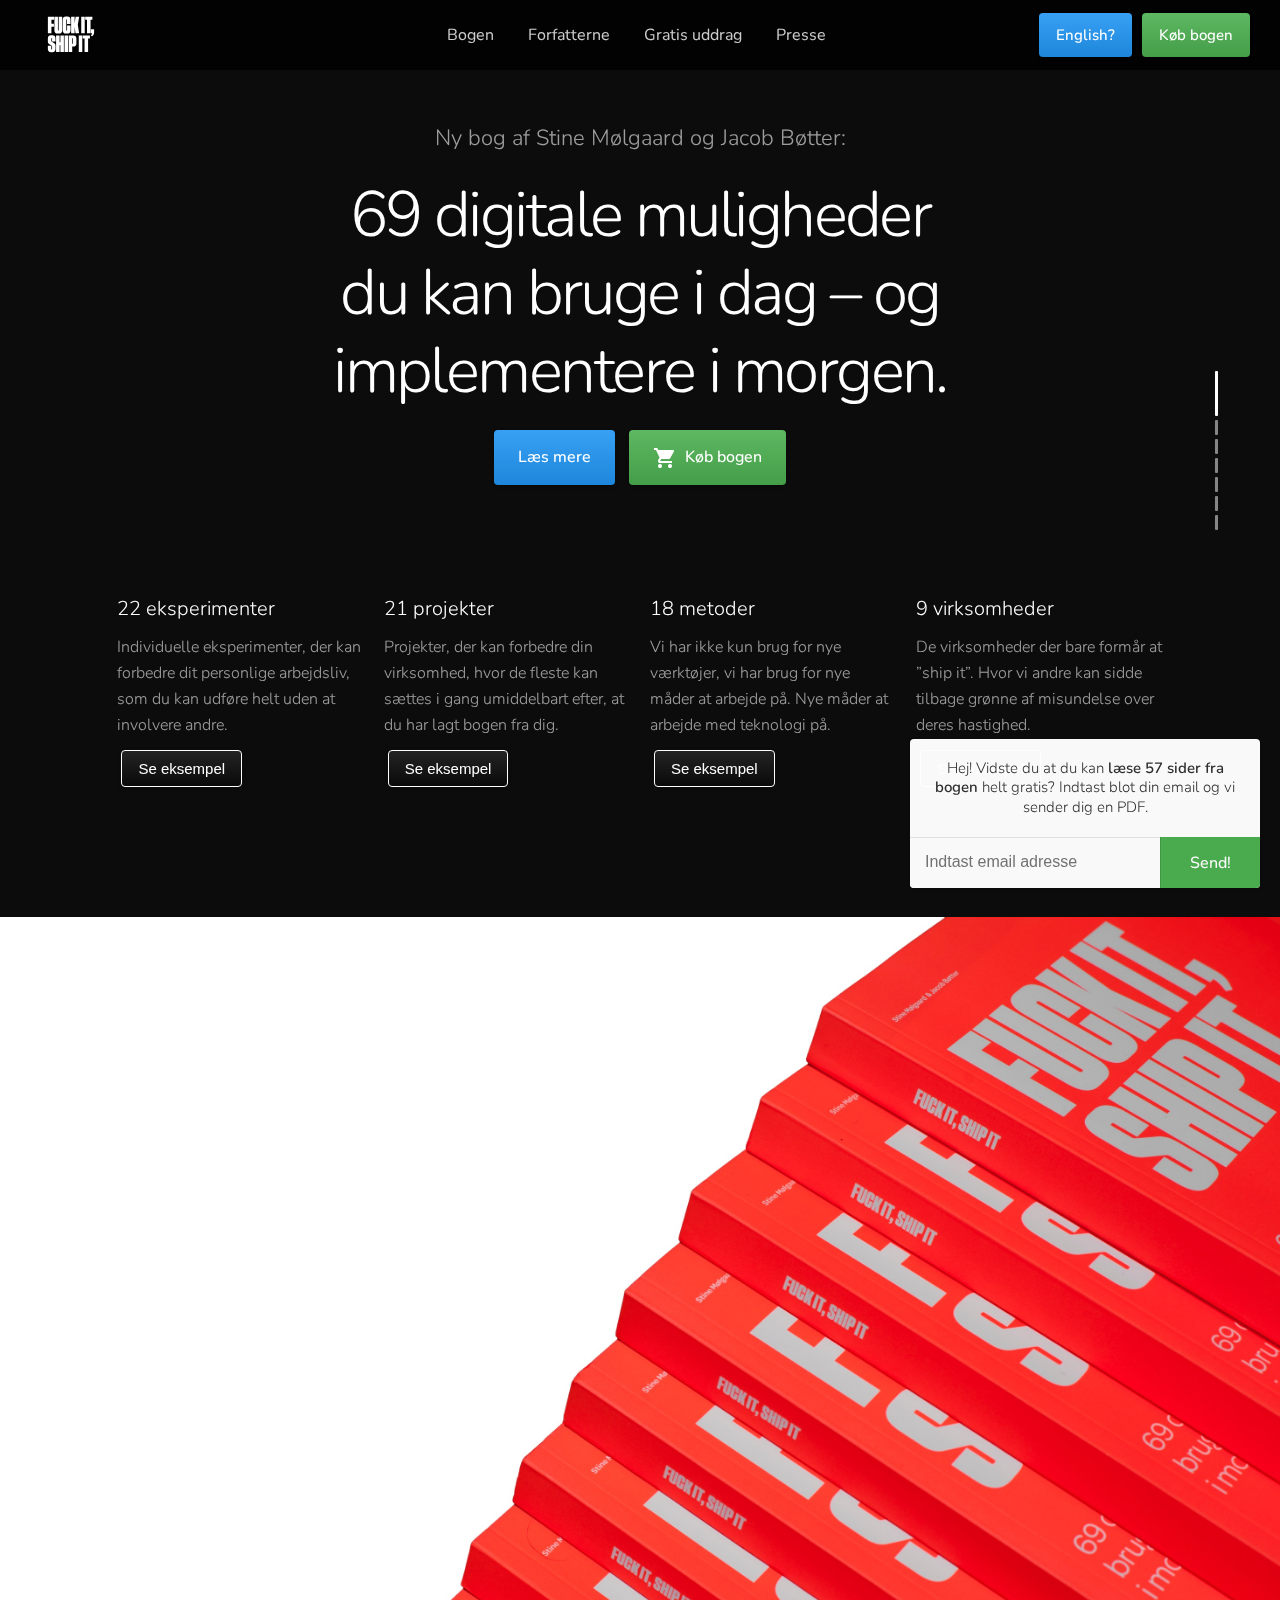
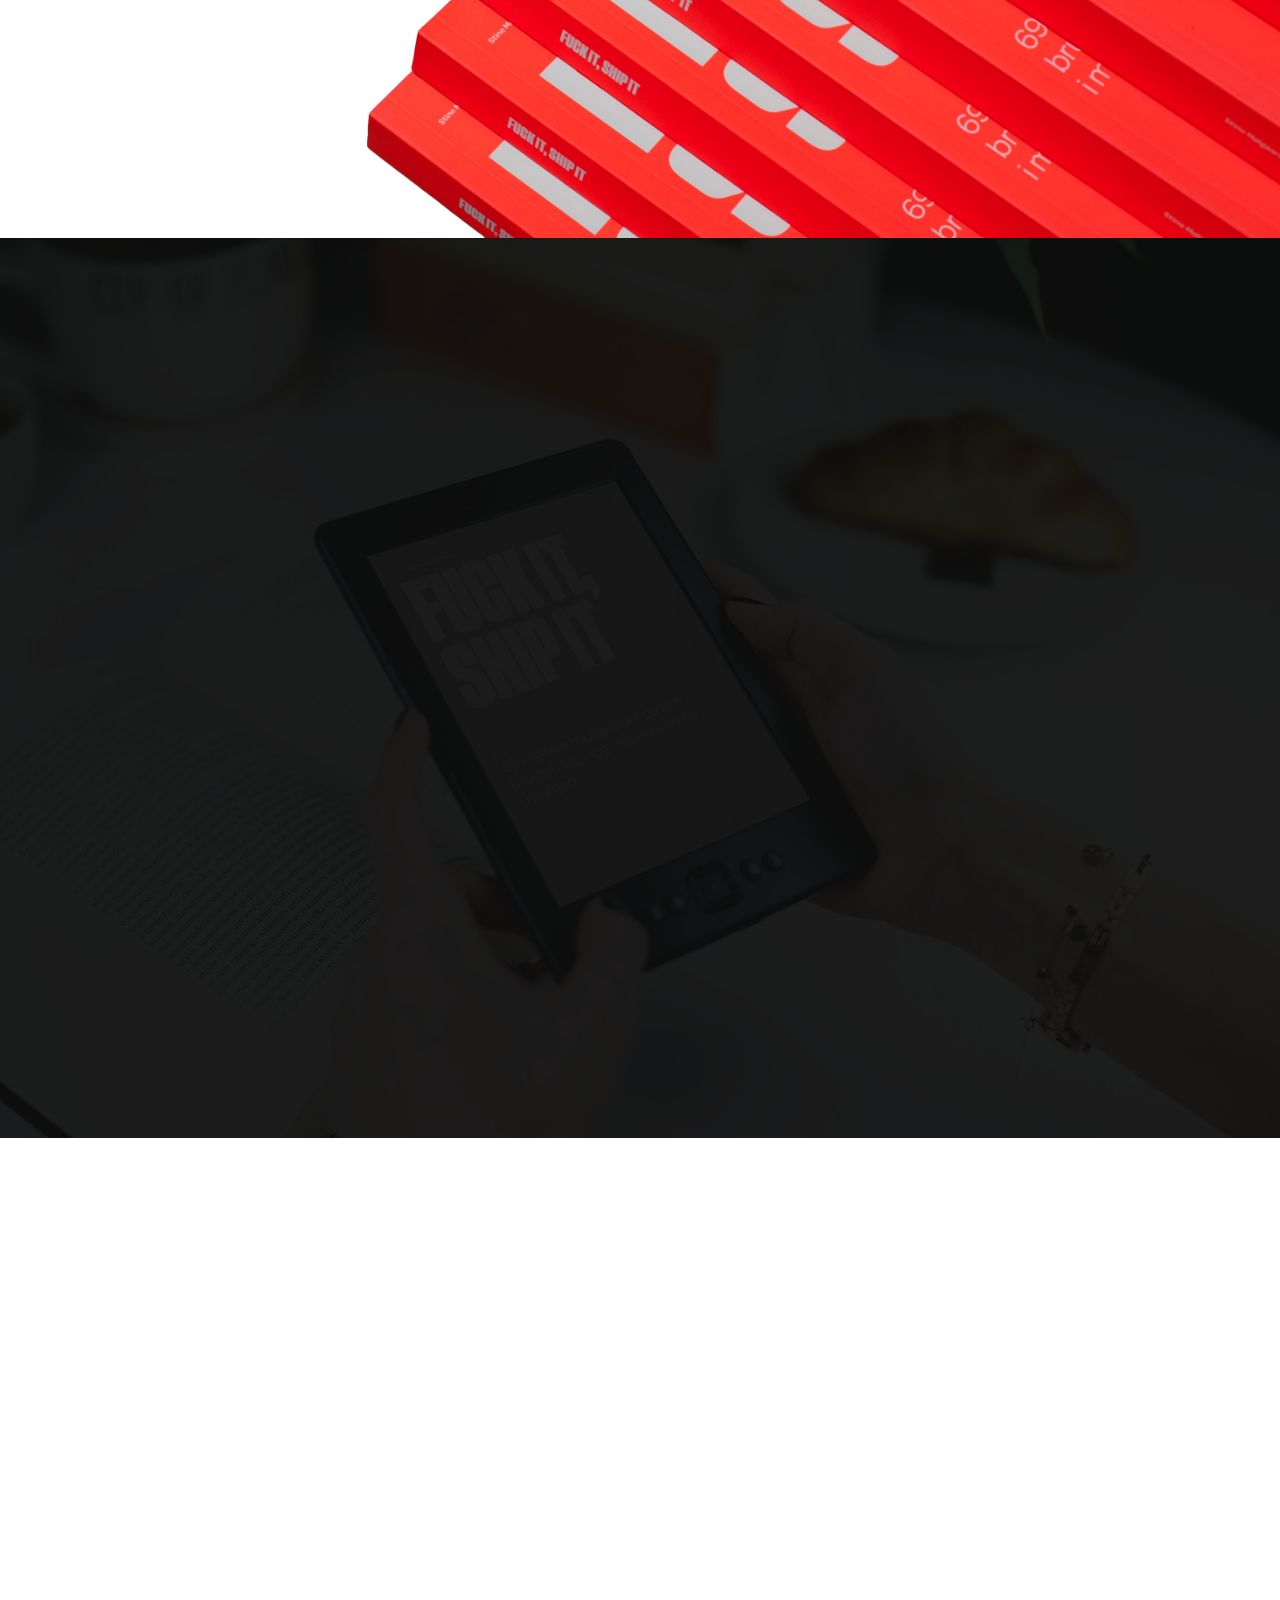
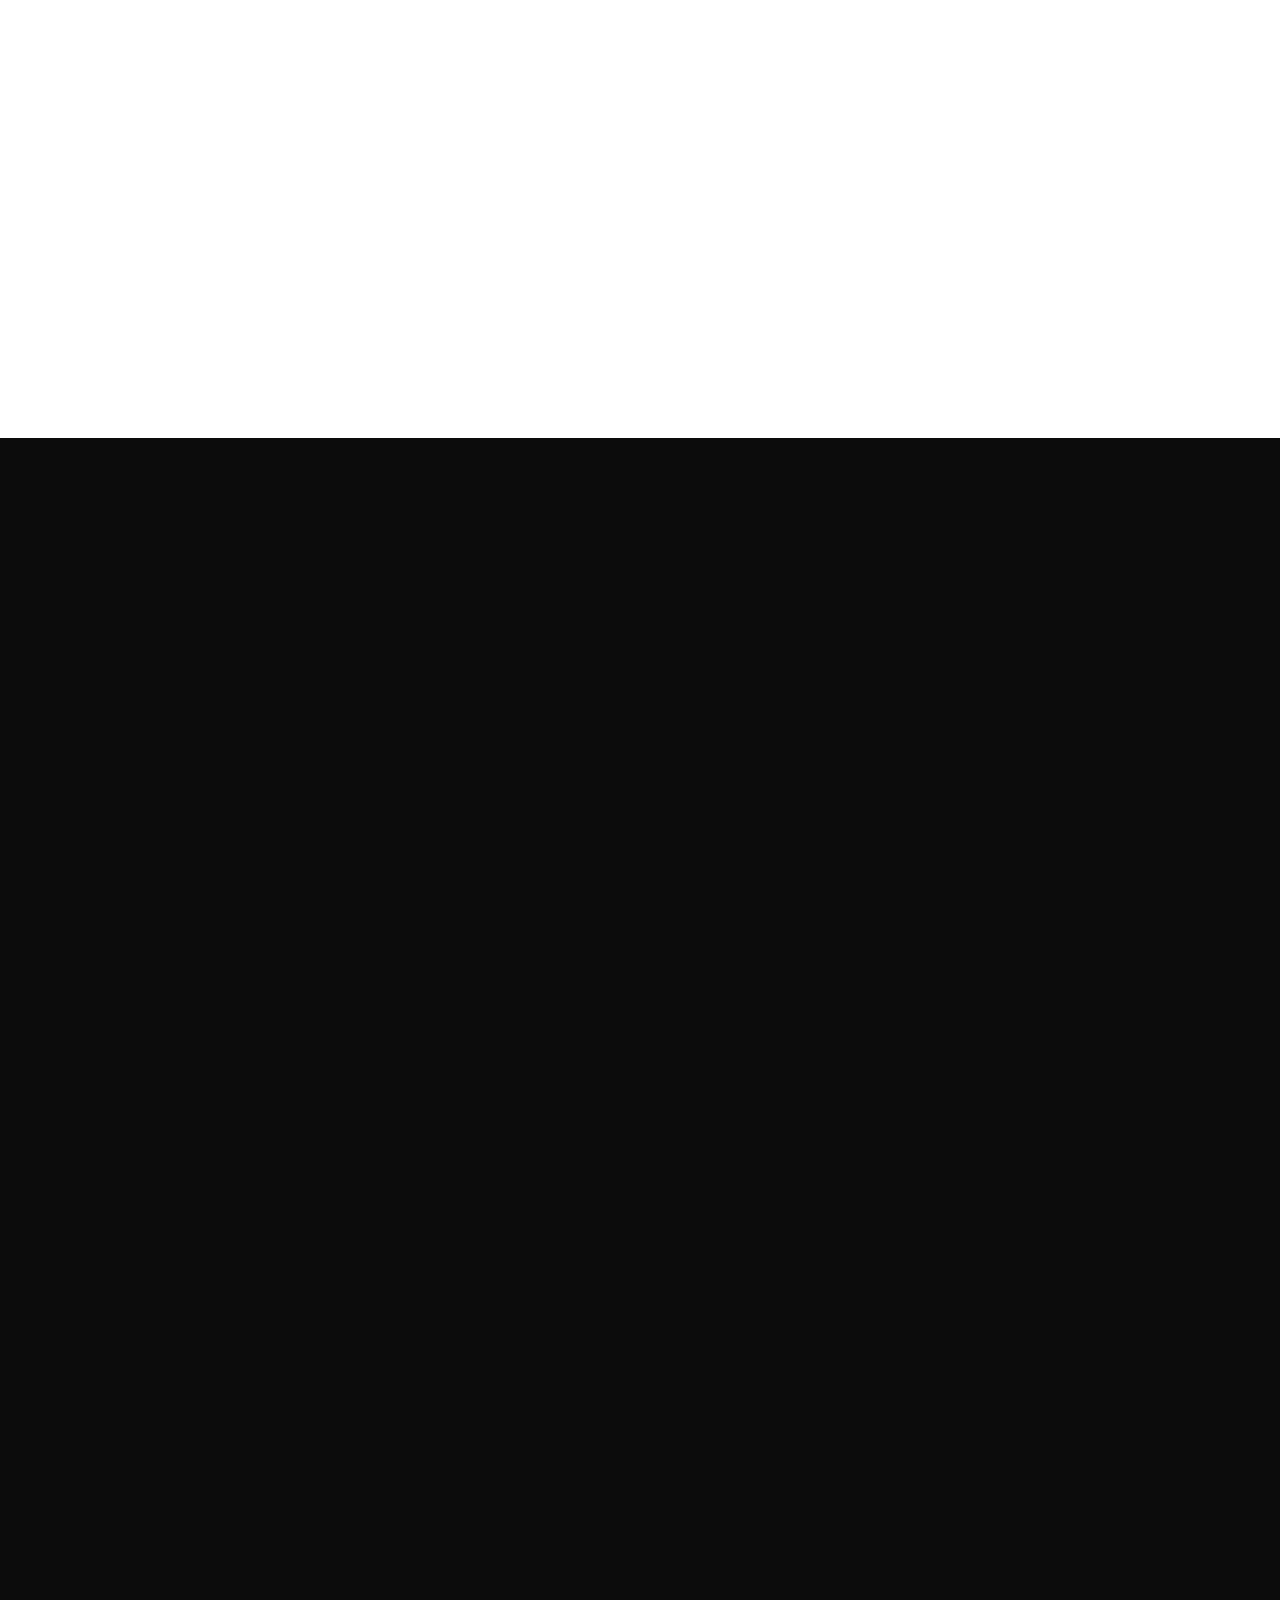
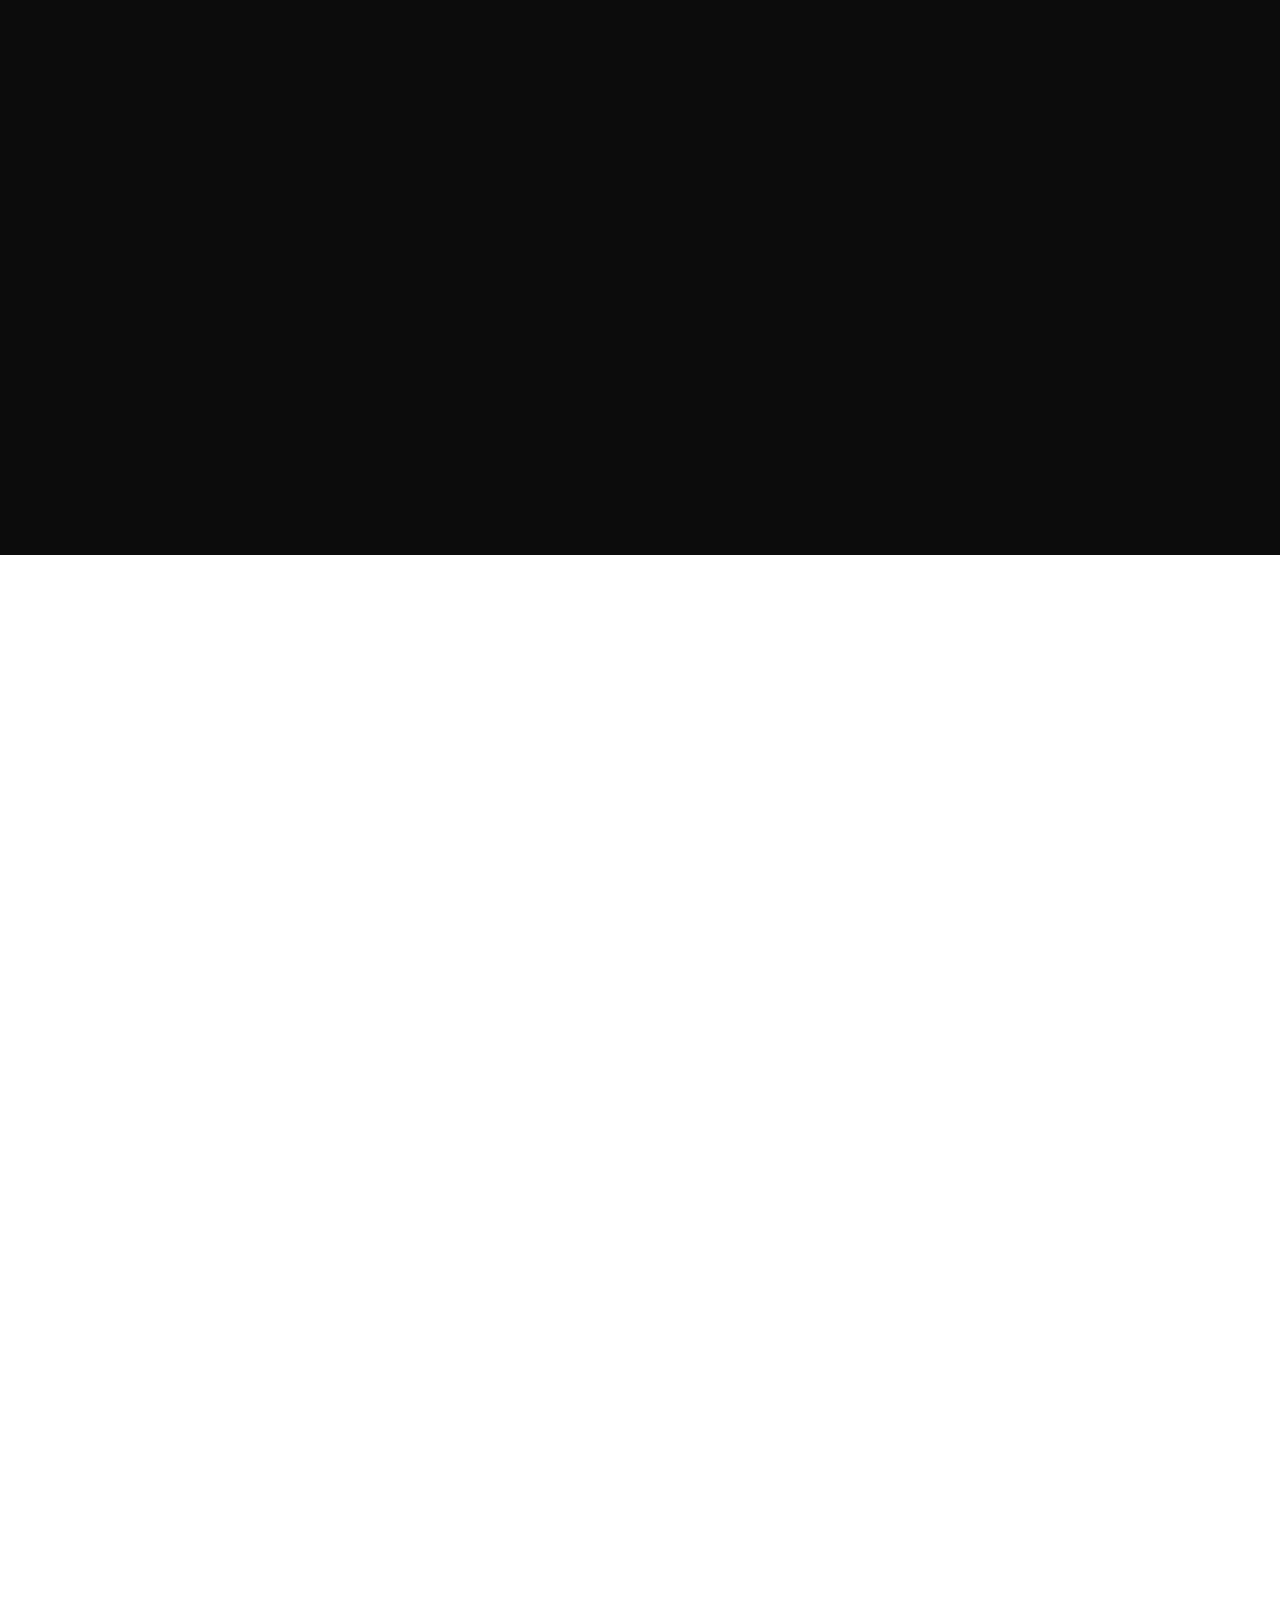
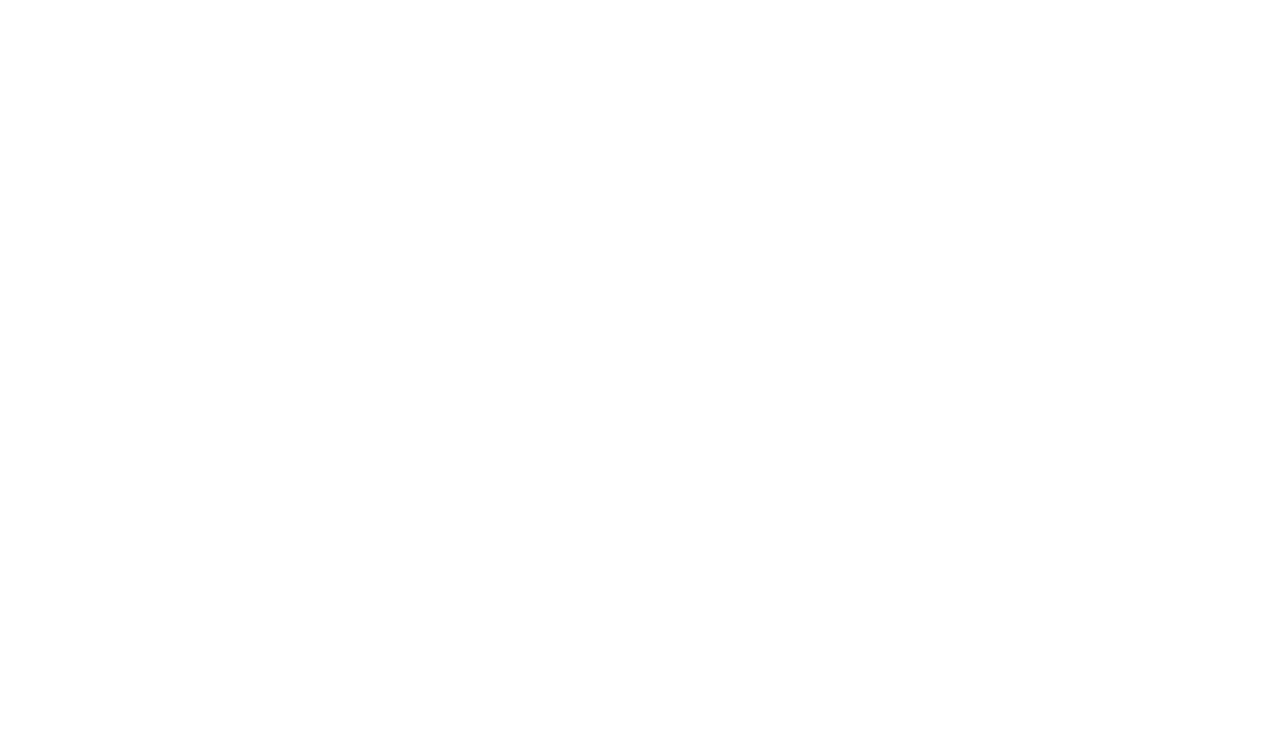
==== commit 1e6650e9: "reset" ====
--- a/index.html
+++ b/index.html
@@ -22,7 +22,7 @@
   <!-- Open Graph general (Facebook, Pinterest & Google+) -->
   <meta name="og:title" content="Fuck it, ship it">
   <meta name="og:description" content="Ny bog fra Stine Mølgaard og Jacob Bøtter: 69 digitale muligheder du kan bruge i dag – og implementere i morgen.">
-  <meta name="og:image" content="https://fuckitshipit.dk/assets/img/background/_MG_5450.jpg">
+  <meta name="og:image" content="https://fuckitshipit.dk/assets/img/temp-site-logo.jpg">
   <meta name="og:url" content="https://fuckitshipit.dk/">
   <meta name="og:site_name" content="Fuck it, ship it">
   <meta name="og:locale" content="da_DK">
